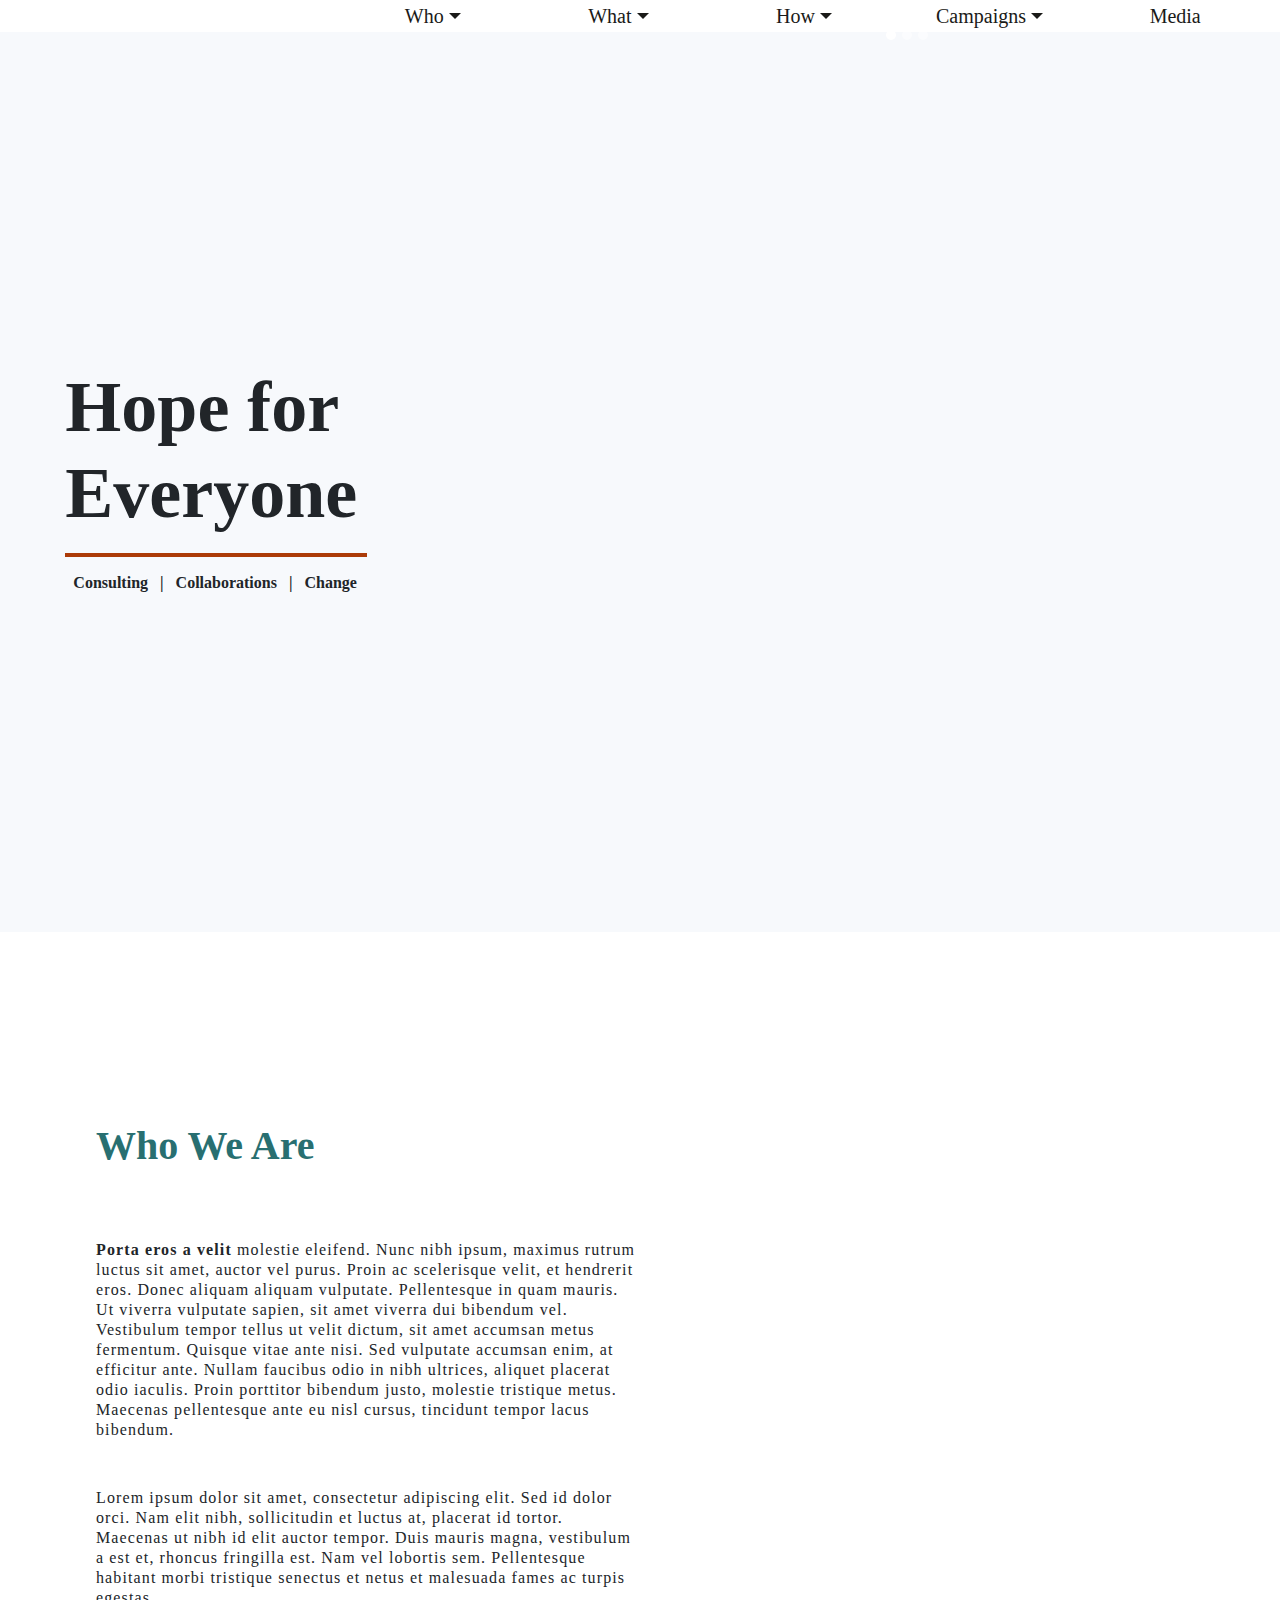
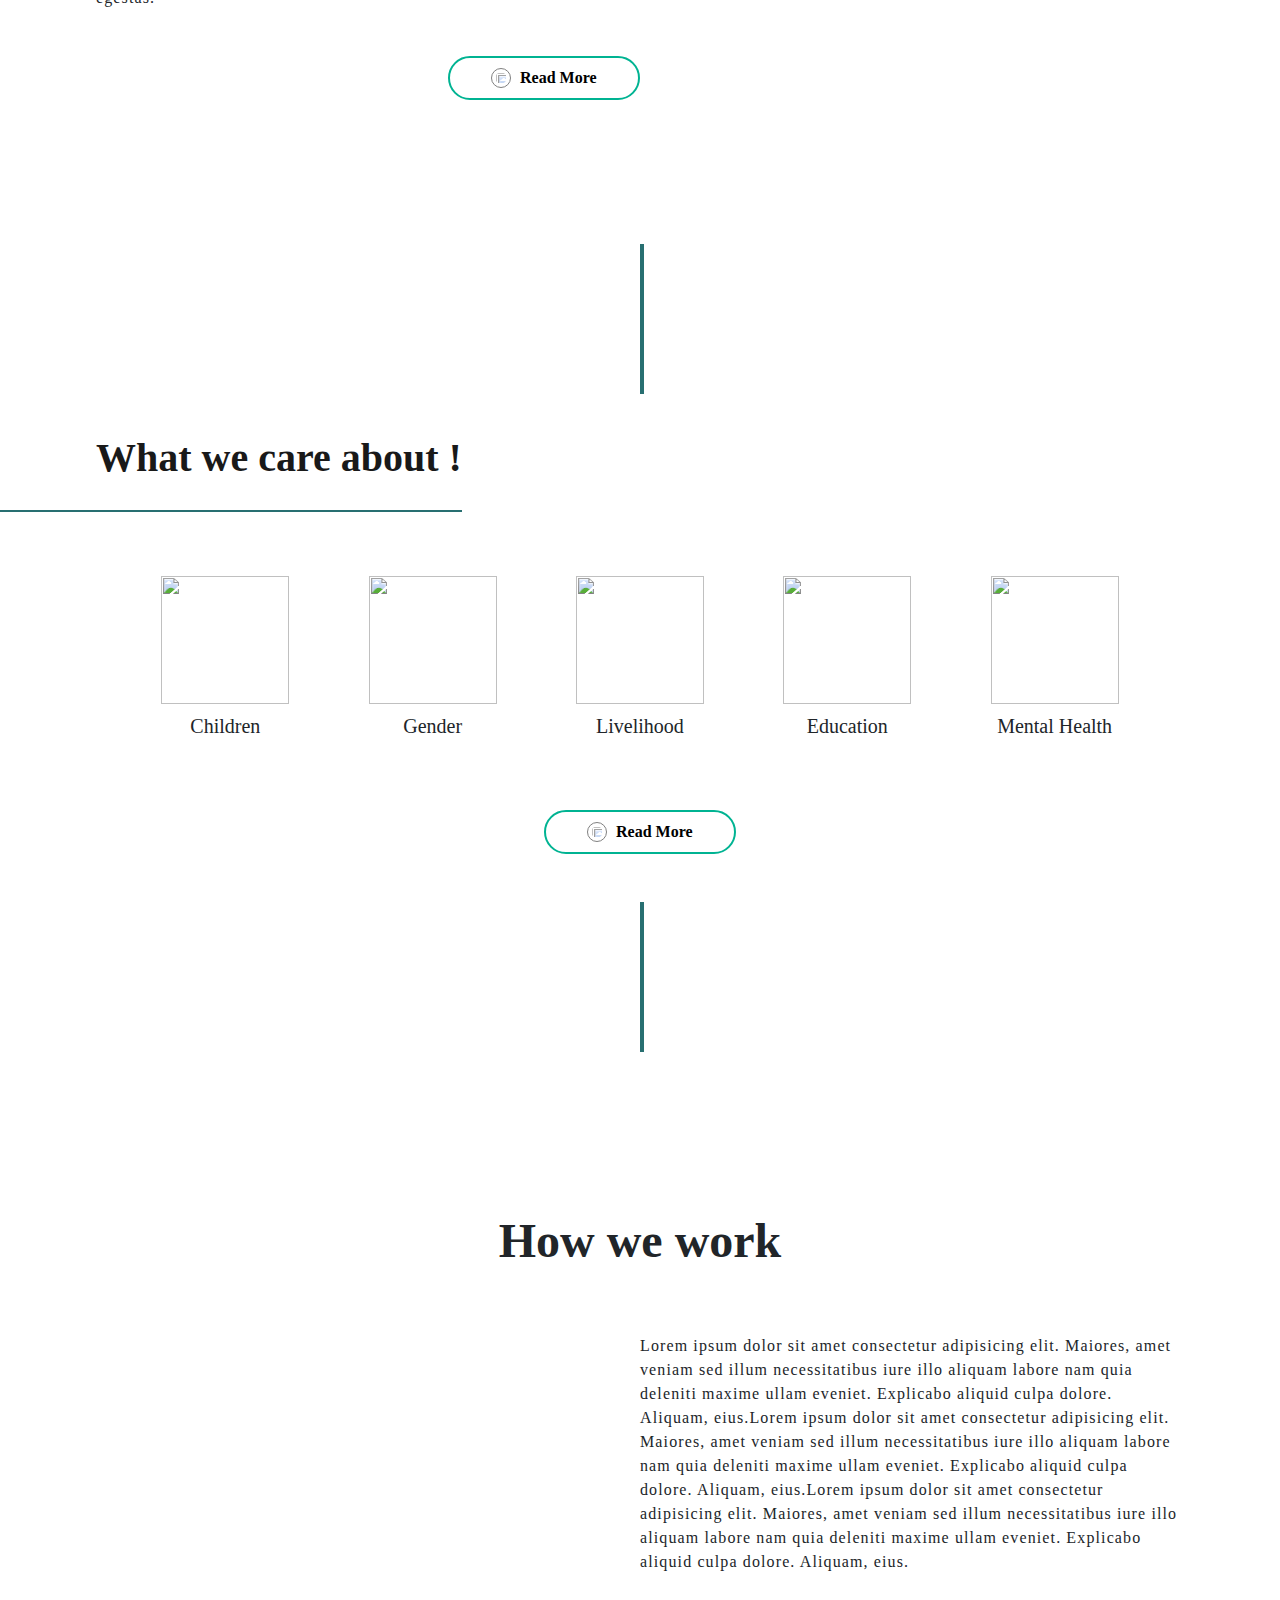
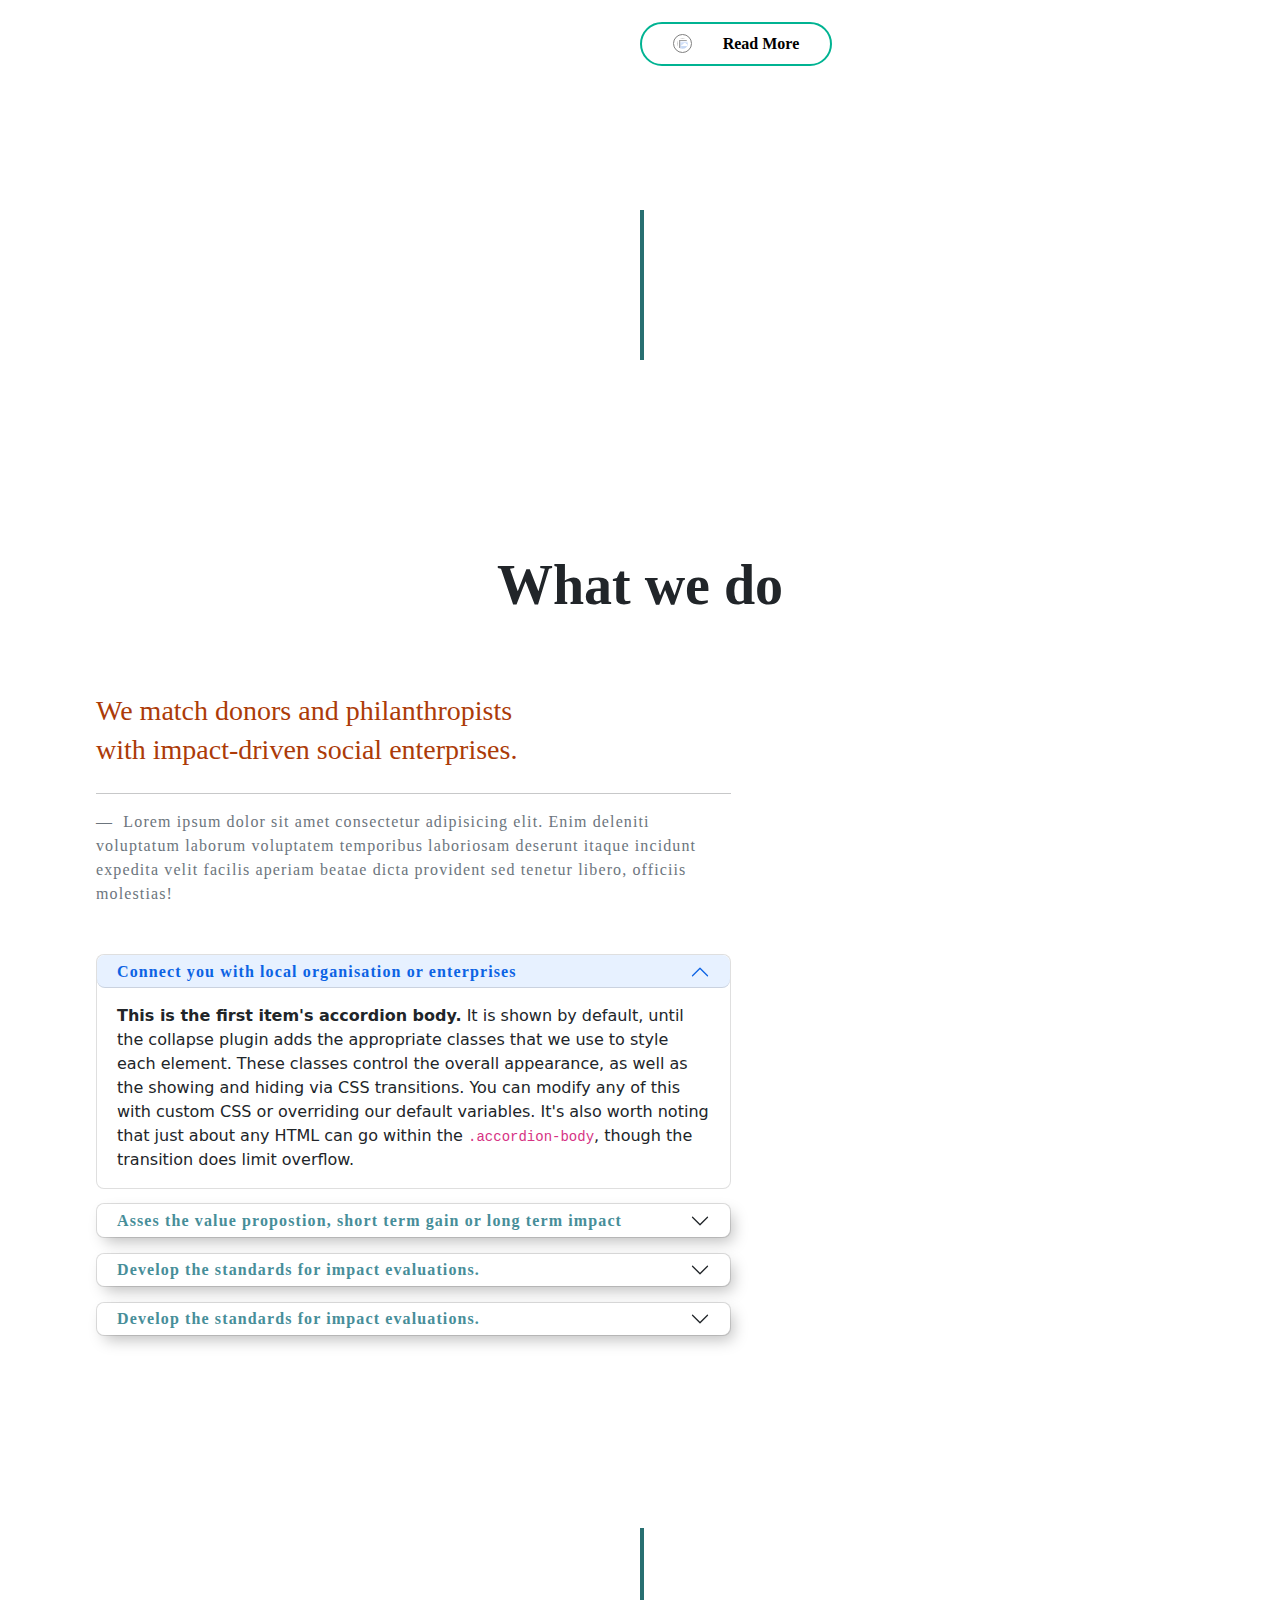
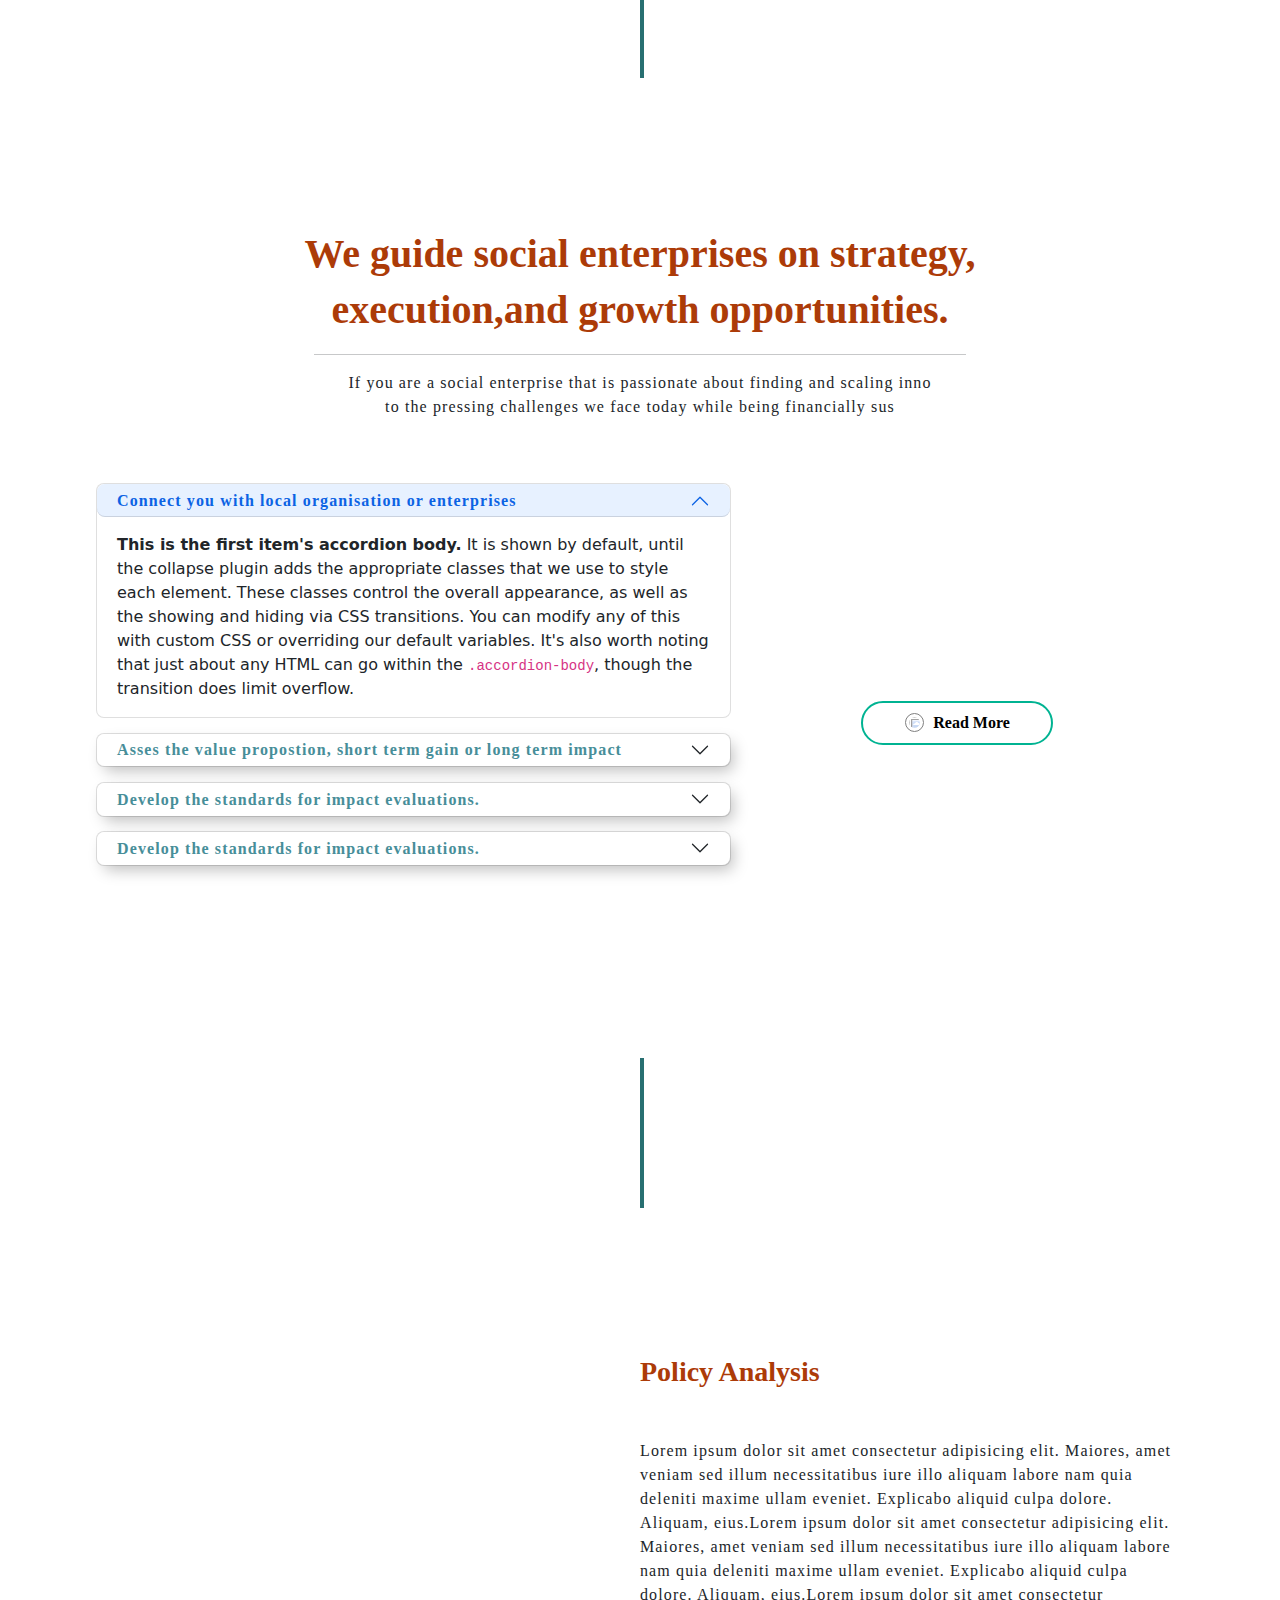
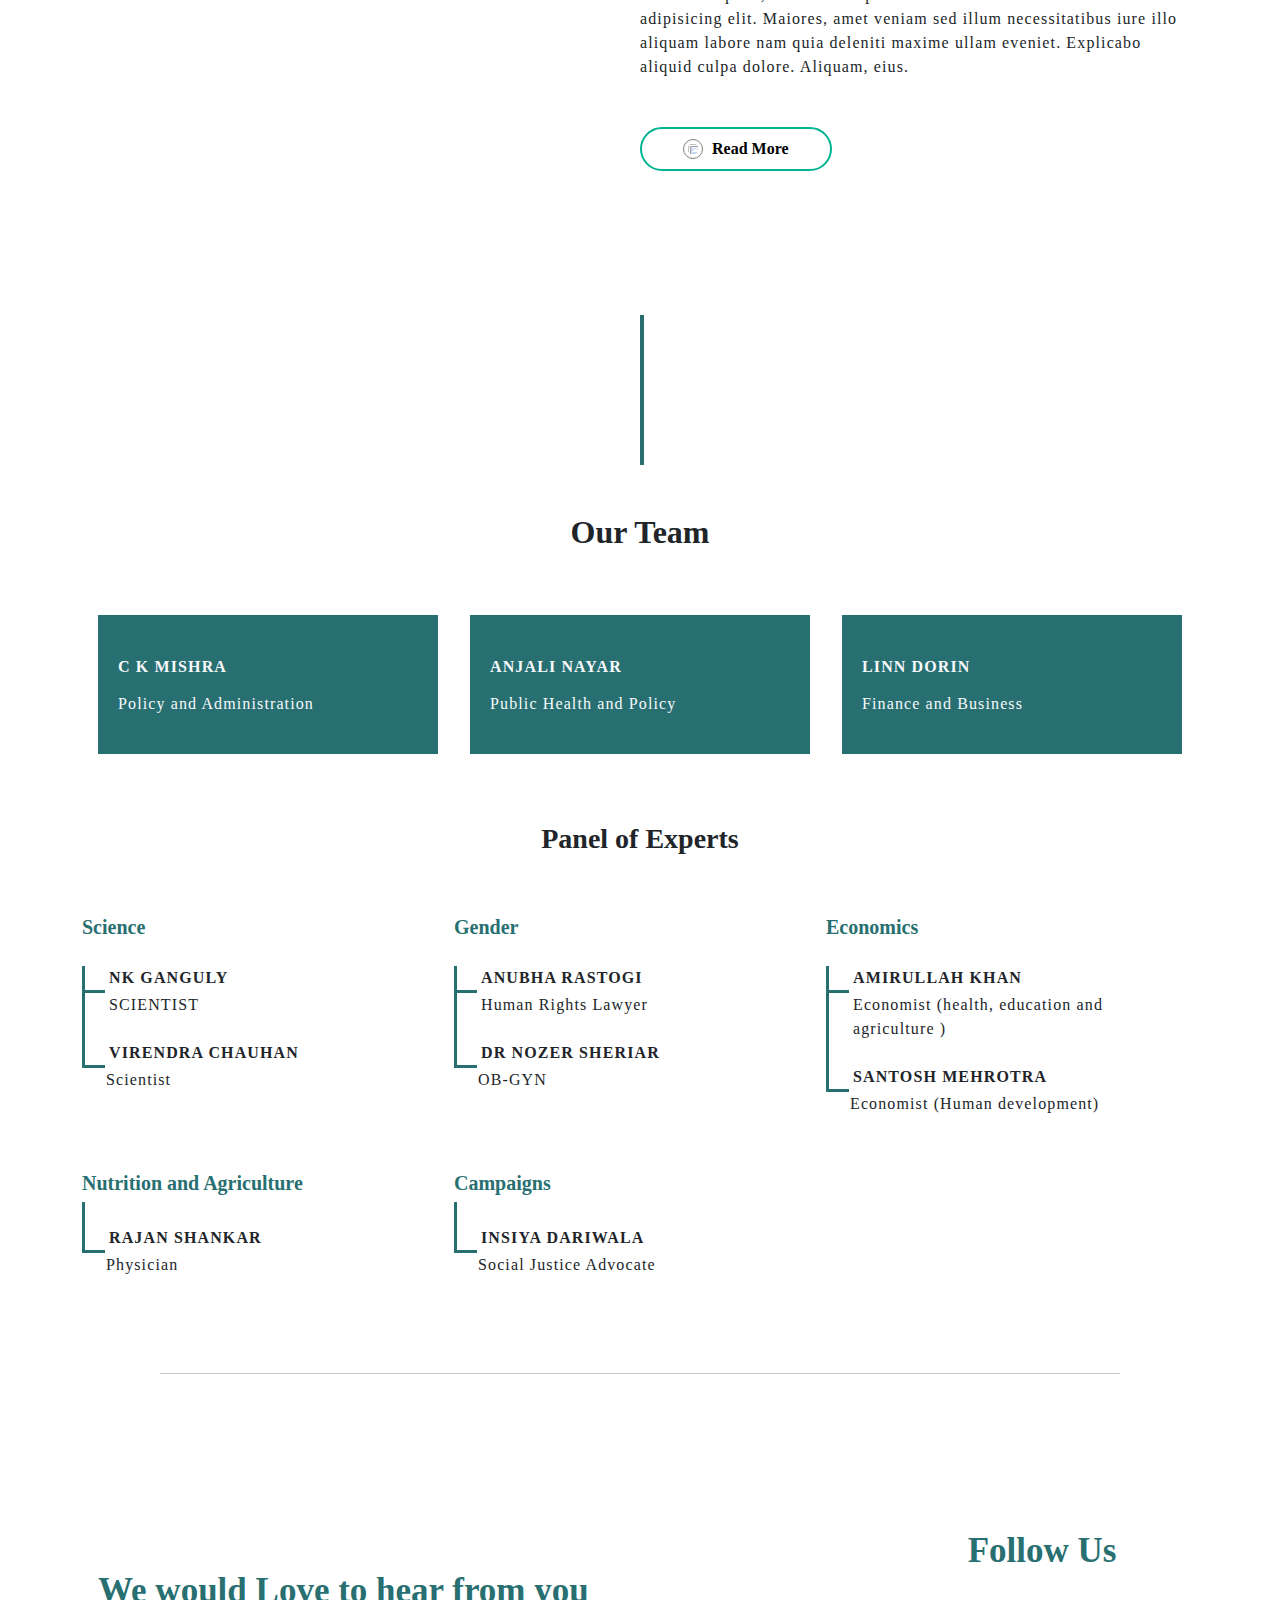
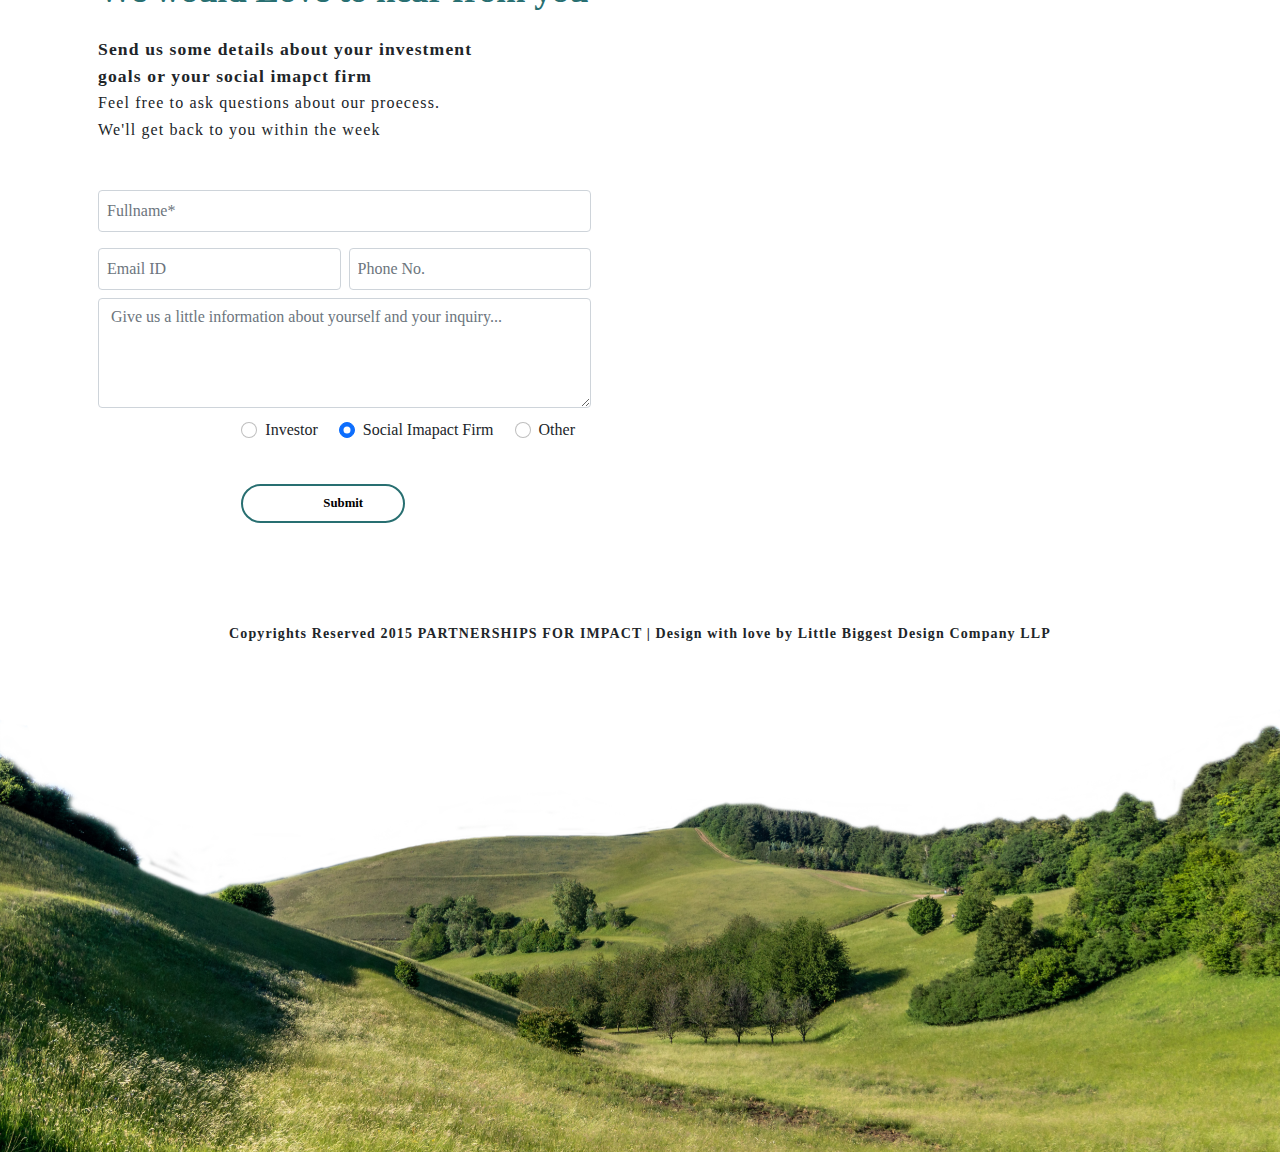
==== index.html @ 428302b1 "ui improvements" ====
<!DOCTYPE html>
<html lang="en">
  <head>
    <meta charset="UTF-8" />
    <meta http-equiv="X-UA-Compatible" content="IE=edge" />
    <meta name="viewport" content="width=device-width, initial-scale=1.0" />
    <title>P4i</title>
    <link rel="stylesheet" href="./assets/bootstrap/css/bootstrap.css" />
    <link
      href="https://unpkg.com/boxicons@2.0.7/css/boxicons.min.css"
      rel="stylesheet"
    />
    <script src="./assets/bootstrap/js/bootstrap.min.js"></script>
    <link rel="stylesheet" href="./assets/bootstrap/css/style.css" />
  </head>
  <body>
    <header>
      <nav class="navbar navbar-expand-lg navbar-light">
        <div class="container-fluid">
          <a class="navbar-brand d-flex mx-md-5 p-md-3" href="#">
            <img class="logo" src="./assets/images/logo.png" alt="" />
            <!-- <div class="h5">Partnership<br />For Impact</div> -->
          </a>
          <button
            class="navbar-toggler"
            type="button"
            data-bs-toggle="collapse"
            data-bs-target="#navbarNavDropdown"
            aria-controls="navbarNavDropdown"
            aria-expanded="false"
            aria-label="Toggle navigation"
          >
            <span class="navbar-toggler-icon"></span>
          </button>
          <div class="collapse navbar-collapse" id="navbarNavDropdown">
            <ul
              class="
                navbar-nav
                fs-5
                text-font-bold
                justify-content-evenly
                h-100
              "
            >
              <li class="nav-item dropdown">
                <a
                  class="nav-link dropdown-toggle"
                  href="#"
                  id="navbarDropdownMenuLink"
                  role="button"
                  data-bs-toggle="dropdown"
                  aria-expanded="false"
                >
                  Who
                </a>
                <ul
                  class="dropdown-menu"
                  aria-labelledby="navbarDropdownMenuLink"
                >
                  <li><a class="dropdown-item" href="#">Action</a></li>
                  <li><a class="dropdown-item" href="#">Another action</a></li>
                  <li>
                    <a class="dropdown-item" href="#">Something else here</a>
                  </li>
                </ul>
              </li>
              <li class="nav-item dropdown">
                <a
                  class="nav-link dropdown-toggle"
                  href="#"
                  id="navbarDropdownMenuLink"
                  role="button"
                  data-bs-toggle="dropdown"
                  aria-expanded="false"
                >
                  What
                </a>
                <ul
                  class="dropdown-menu"
                  aria-labelledby="navbarDropdownMenuLink"
                >
                  <li><a class="dropdown-item" href="#">Action</a></li>
                  <li><a class="dropdown-item" href="#">Another action</a></li>
                  <li>
                    <a class="dropdown-item" href="#">Something else here</a>
                  </li>
                </ul>
              </li>
              <li class="nav-item dropdown">
                <a
                  class="nav-link dropdown-toggle"
                  href="#"
                  id="navbarDropdownMenuLink"
                  role="button"
                  data-bs-toggle="dropdown"
                  aria-expanded="false"
                >
                  How
                </a>
                <ul
                  class="dropdown-menu"
                  aria-labelledby="navbarDropdownMenuLink"
                >
                  <li><a class="dropdown-item" href="#">Action</a></li>
                  <li><a class="dropdown-item" href="#">Another action</a></li>
                  <li>
                    <a class="dropdown-item" href="#">Something else here</a>
                  </li>
                </ul>
              </li>

              <li class="nav-item dropdown">
                <a
                  class="nav-link dropdown-toggle"
                  href="#"
                  id="navbarDropdownMenuLink"
                  role="button"
                  data-bs-toggle="dropdown"
                  aria-expanded="false"
                >
                  Campaigns
                </a>
                <ul
                  class="dropdown-menu"
                  aria-labelledby="navbarDropdownMenuLink"
                >
                  <li><a class="dropdown-item" href="#">Action</a></li>
                  <li><a class="dropdown-item" href="#">Another action</a></li>
                  <li>
                    <a class="dropdown-item" href="#">Something else here</a>
                  </li>
                </ul>
              </li>
              <li class="nav-item">
                <a class="nav-link" href="#">Media</a>
              </li>
            </ul>
          </div>
        </div>
      </nav>
    </header>
    <div class="section-1 row">
      <div
        class="
          container
          col-12 col-md-4
          d-flex
          flex-column
          justify-content-center
        "
      >
        <div class="container section-1-content">
          <p class="display-2 heading-font">Hope for<br />Everyone</p>
          <div class="heading-cont"></div>
          <p class="h6 text-font-bold text-center text-md-start">
            <span class="px-2">Consulting</span> |
            <span class="px-2">Collaborations</span> |
            <span class="px-2">Change</span>
          </p>
        </div>
      </div>
      <div class="d-flex justify-content-end col-12 col-md-7">
        <div class="carousel-container w-100">
          <div
            id="carouselExampleIndicators"
            class="carousel slide"
            data-bs-ride="carousel"
          >
            <div class="carousel-indicators">
              <button
                type="button"
                data-bs-target="#carouselExampleIndicators"
                data-bs-slide-to="0"
                class="active"
                aria-current="true"
                aria-label="Slide 1"
              ></button>
              <button
                type="button"
                data-bs-target="#carouselExampleIndicators"
                data-bs-slide-to="1"
                aria-label="Slide 2"
              ></button>
              <button
                type="button"
                data-bs-target="#carouselExampleIndicators"
                data-bs-slide-to="2"
                aria-label="Slide 3"
              ></button>
            </div>
            <div class="carousel-inner">
              <div class="carousel-item active">
                <img
                  src="./assets/images/carousel-1.jpg"
                  class="d-block h-100 w-100"
                  alt="..."
                />
              </div>
              <div class="carousel-item">
                <img
                  src="./assets/images/carousel-2.jpg"
                  class="d-block h-100 w-100"
                  alt="..."
                />
              </div>
              <div class="carousel-item">
                <img
                  src="./assets/images/carousel-3.jpg"
                  class="d-block h-100 w-100"
                  alt="..."
                />
              </div>
            </div>
            <!-- <button class="carousel-control-prev" type="button" data-bs-target="#carouselExampleIndicators" data-bs-slide="prev">
                <span class="carousel-control-prev-icon" aria-hidden="true"></span>
                <span class="visually-hidden">Previous</span>
              </button>
              <button class="carousel-control-next" type="button" data-bs-target="#carouselExampleIndicators" data-bs-slide="next">
                <span class="carousel-control-next-icon" aria-hidden="true"></span>
                <span class="visually-hidden">Next</span>
              </button> -->
          </div>
        </div>
      </div>
    </div>
    <!--Section 2-->
    <div class="section-2 py-5">
      <div class="m-md-5 p-md-5">
        <div class="row">
          <div
            class="
              col-12 col-md-6
              p-3
              p-md-0
              d-flex
              flex-column
              justify-content-start
              align-items-center
              align-items-md-start
            "
          >
            <p class="heading-font">Who We Are</p>
            <p class="my-5 text-font lh-sm text-center text-md-start">
              <span class="fw-bold">Porta eros a velit</span> molestie eleifend.
              Nunc nibh ipsum, maximus rutrum luctus sit amet, auctor vel purus.
              Proin ac scelerisque velit, et hendrerit eros. Donec aliquam
              aliquam vulputate. Pellentesque in quam mauris. Ut viverra
              vulputate sapien, sit amet viverra dui bibendum vel. Vestibulum
              tempor tellus ut velit dictum, sit amet accumsan metus fermentum.
              Quisque vitae ante nisi. Sed vulputate accumsan enim, at efficitur
              ante. Nullam faucibus odio in nibh ultrices, aliquet placerat odio
              iaculis. Proin porttitor bibendum justo, molestie tristique metus.
              Maecenas pellentesque ante eu nisl cursus, tincidunt tempor lacus
              bibendum.
            </p>
            <p class="mb-5 text-font lh-sm text-center text-md-start">
              Lorem ipsum dolor sit amet, consectetur adipiscing elit. Sed id
              dolor orci. Nam elit nibh, sollicitudin et luctus at, placerat id
              tortor. Maecenas ut nibh id elit auctor tempor. Duis mauris magna,
              vestibulum a est et, rhoncus fringilla est. Nam vel lobortis sem.
              Pellentesque habitant morbi tristique senectus et netus et
              malesuada fames ac turpis egestas.
            </p>
            <div class="d-flex justify-content-center justify-content-md-end w-100 my-5 my-md-0">
              <button class="mybtn text-font-bold">
                <img class="mybtn-icon" src="./assets/images/plus.png" />
                Read More
              </button>
            </div>
          </div>
          <div
            class="
              sec2img-cont
              col-12 col-md-6
              container
              d-flex
              p-4
              p-md-5
              justify-content-center
              align-items-center
            "
          >
            <img
              class="sec2img"
              src="./assets/images/sec3img.png"
              alt=""
              srcset=""
            />
          </div>
        </div>
      </div>
    </div>
    <div class="vertical-line vl-cut"></div>
    <div class="section-3 d-flex flex-column justify-content-center">
      <div class="ruler ps-md-5">
        <h3 class="heading-font ps-md-5 text-center text-md-start">What we care about !</h3>
      </div>
      <div class="container my-3">
        <div class="sec3-content my-5">
          <div
            class="d-flex flex-column align-items-center justify-content-center"
          >
            <img
              src="./assets/images/childrem.png"
              class="sec3imgs"
              alt=""
              srcset=""
            />
            <div class="h5 sec3imgs-text">Children</div>
          </div>
          <div class="d-flex flex-column justify-content-center">
            <img
              src="./assets/images/gender.png"
              class="sec3imgs"
              alt=""
              srcset=""
            />
            <div class="h5 sec3imgs-text">Gender</div>
          </div>
          <div class="d-flex flex-column justify-content-center">
            <img
              src="./assets/images/livelihood.png"
              class="sec3imgs"
              alt=""
              srcset=""
            />
            <div class="h5 sec3imgs-text">Livelihood</div>
          </div>
          <div class="d-flex flex-column justify-content-center">
            <img
              src="./assets/images/education.png"
              class="sec3imgs"
              alt=""
              srcset=""
            />
            <div class="h5 sec3imgs-text">Education</div>
          </div>
          <div class="d-flex flex-column justify-content-center">
            <img
              src="./assets/images/mentalhealth.png"
              class="sec3imgs"
              alt=""
              srcset=""
            />
            <div class="h5 sec3imgs-text">Mental Health</div>
          </div>
        </div>
      </div>
      <div class="container d-flex justify-content-center">
        <button class="mybtn text-font-bold">
          <img src="./assets/images/plus.png" alt="" class="mybtn-icon" />Read
          More
        </button>
      </div>
    </div>
    <div class="vertical-line py-5 my-5"></div>
    <div class="section-4 p-md-5">
      <div class="p-2 p-md-5 h-100">
        <div class="display-5 text-center my-3 heading-font">How we work</div>
        <div class="row h-75 align-items-center">
          <div class="col-12 col-md-6 d-flex justify-content-center">
            <img
              class="sec4img"
              src="./assets/images/sec4img.png"
              alt=""
              srcset=""
            />
          </div>
          <div class="col-12 col-md-6 d-flex flex-column align-items-center align-items-md-start">
            <p class="my-5 text-font px-2 px-md-0 text-center text-md-start">
              Lorem ipsum dolor sit amet consectetur adipisicing elit. Maiores,
              amet veniam sed illum necessitatibus iure illo aliquam labore nam
              quia deleniti maxime ullam eveniet. Explicabo aliquid culpa
              dolore. Aliquam, eius.Lorem ipsum dolor sit amet consectetur
              adipisicing elit. Maiores, amet veniam sed illum necessitatibus
              iure illo aliquam labore nam quia deleniti maxime ullam eveniet.
              Explicabo aliquid culpa dolore. Aliquam, eius.Lorem ipsum dolor
              sit amet consectetur adipisicing elit. Maiores, amet veniam sed
              illum necessitatibus iure illo aliquam labore nam quia deleniti
              maxime ullam eveniet. Explicabo aliquid culpa dolore. Aliquam,
              eius.
            </p>
            <button class="mybtn text-font-bold px-2 px-md-0">
              <img src="./assets/images/plus.png" alt="" class="mybtn-icon" />
              Read More
            </button>
          </div>
        </div>
        <!-- <hr class="sec3-divider-rel" id="divid-2" /> -->
      </div>
    </div>
    <div class="vertical-line py-5 my-5"></div>
    <div class="section-5 p-md-5">
      <div class="p-3 p-md-5">
        <div class="display-4 text-center my-5 heading-font">What we do</div>
        <div class="row h-75 align-items-center">
          <div class="col-12 col-md-7">
            <div class="h3 my-4">
              <h3 style="font-weight: 500;" class="brown-font px-2 px-md-0">
                We match donors and philanthropists<br />
                with impact-driven social enterprises.
              </h3>
            </div>
            <hr />
            <p class="blockquote-footer my-2 text-font px-2 px-md-0">
              Lorem ipsum dolor sit amet consectetur adipisicing elit. Enim
              deleniti voluptatum laborum voluptatem temporibus laboriosam
              deserunt itaque incidunt expedita velit facilis aperiam beatae
              dicta provident sed tenetur libero, officiis molestias!
            </p>
            <!-- accordians -->
            <div
              class="accordion px-2 px-md-0 my-5"
              id="accordionPanelsStayOpenExample"
            >
              <div class="accordion-item">
                <h2 class="accordion-header" id="panelsStayOpen-headingOne">
                  <button
                    class="accordion-button text-font blue-font"
                    type="button"
                    data-bs-toggle="collapse"
                    data-bs-target="#panelsStayOpen-collapseOne"
                    aria-expanded="true"
                    aria-controls="panelsStayOpen-collapseOne"
                  >
                    Connect you with local organisation or enterprises
                  </button>
                </h2>
                <div
                  id="panelsStayOpen-collapseOne"
                  class="accordion-collapse collapse show"
                  aria-labelledby="panelsStayOpen-headingOne"
                >
                  <div class="accordion-body">
                    <strong>This is the first item's accordion body.</strong> It
                    is shown by default, until the collapse plugin adds the
                    appropriate classes that we use to style each element. These
                    classes control the overall appearance, as well as the
                    showing and hiding via CSS transitions. You can modify any
                    of this with custom CSS or overriding our default variables.
                    It's also worth noting that just about any HTML can go
                    within the <code>.accordion-body</code>, though the
                    transition does limit overflow.
                  </div>
                </div>
              </div>
              <div class="accordion-item">
                <h2 class="accordion-header" id="panelsStayOpen-headingTwo">
                  <button
                    class="accordion-button collapsed text-font blue-font"
                    type="button"
                    data-bs-toggle="collapse"
                    data-bs-target="#panelsStayOpen-collapseTwo"
                    aria-expanded="false"
                    aria-controls="panelsStayOpen-collapseTwo"
                  >
                    Asses the value propostion, short term gain or long term
                    impact
                  </button>
                </h2>
                <div
                  id="panelsStayOpen-collapseTwo"
                  class="accordion-collapse collapse"
                  aria-labelledby="panelsStayOpen-headingTwo"
                >
                  <div class="accordion-body">
                    <strong>This is the second item's accordion body.</strong>
                    It is hidden by default, until the collapse plugin adds the
                    appropriate classes that we use to style each element. These
                    classes control the overall appearance, as well as the
                    showing and hiding via CSS transitions. You can modify any
                    of this with custom CSS or overriding our default variables.
                    It's also worth noting that just about any HTML can go
                    within the <code>.accordion-body</code>, though the
                    transition does limit overflow.
                  </div>
                </div>
              </div>
              <div class="accordion-item">
                <h2 class="accordion-header" id="panelsStayOpen-headingThree">
                  <button
                    class="accordion-button collapsed text-font blue-font"
                    type="button"
                    data-bs-toggle="collapse"
                    data-bs-target="#panelsStayOpen-collapseThree"
                    aria-expanded="false"
                    aria-controls="panelsStayOpen-collapseThree"
                  >
                    Develop the standards for impact evaluations.
                  </button>
                </h2>
                <div
                  id="panelsStayOpen-collapseThree"
                  class="accordion-collapse collapse"
                  aria-labelledby="panelsStayOpen-headingThree"
                >
                  <div class="accordion-body">
                    <strong>This is the third item's accordion body.</strong> It
                    is hidden by default, until the collapse plugin adds the
                    appropriate classes that we use to style each element. These
                    classes control the overall appearance, as well as the
                    showing and hiding via CSS transitions. You can modify any
                    of this with custom CSS or overriding our default variables.
                    It's also worth noting that just about any HTML can go
                    within the <code>.accordion-body</code>, though the
                    transition does limit overflow.
                  </div>
                </div>
              </div>
              <div class="accordion-item">
                <h2 class="accordion-header" id="panelsStayOpen-headingThree">
                  <button
                    class="accordion-button collapsed text-font blue-font"
                    type="button"
                    data-bs-toggle="collapse"
                    data-bs-target="#panelsStayOpen-collapseFour"
                    aria-expanded="false"
                    aria-controls="panelsStayOpen-collapseThree"
                  >
                    Develop the standards for impact evaluations.
                  </button>
                </h2>
                <div
                  id="panelsStayOpen-collapseFour"
                  class="accordion-collapse collapse"
                  aria-labelledby="panelsStayOpen-headingThree"
                >
                  <div class="accordion-body">
                    <strong>This is the third item's accordion body.</strong> It
                    is hidden by default, until the collapse plugin adds the
                    appropriate classes that we use to style each element. These
                    classes control the overall appearance, as well as the
                    showing and hiding via CSS transitions. You can modify any
                    of this with custom CSS or overriding our default variables.
                    It's also worth noting that just about any HTML can go
                    within the <code>.accordion-body</code>, though the
                    transition does limit overflow.
                  </div>
                </div>
              </div>
            </div>
          </div>
          <div class="col-12 col-md-5 d-flex justify-content-center">
            <img
              class="sec5img"
              src="./assets/images/sec5img.png"
              alt=""
              srcset=""
            />
          </div>
        </div>
      </div>
    </div>
    <div class="vertical-line py-5 my-5"></div>
    <div class="section-6 p-md-5">
      <div class="p-3 p-md-5 h-100">
        <div class="text-center my-1">
          <p class="display-6 heading-font brown-font">
            We guide social enterprises on strategy,<br />
            execution,and growth opportunities.
          </p>
          <hr class="divider-line" />
          <p class="text-font fs-6 my-3">
            If you are a social enterprise that is passionate about finding and
            scaling inno<br />
            to the pressing challenges we face today while being financially sus
          </p>
        </div>
        <div class="row h-75 align-items-center">
          <div class="col-12 col-md-7">
            <div class="accordion my-5" id="accordionPanelsStayOpenExample">
              <div class="accordion-item">
                <h2 class="accordion-header" id="panelsStayOpen-headingOne">
                  <button
                    class="accordion-button text-font blue-font"
                    type="button"
                    data-bs-toggle="collapse"
                    data-bs-target="#panelsStayOpen-collapseOne"
                    aria-expanded="true"
                    aria-controls="panelsStayOpen-collapseOne"
                  >
                    Connect you with local organisation or enterprises
                  </button>
                </h2>
                <div
                  id="panelsStayOpen-collapseOne"
                  class="accordion-collapse collapse show"
                  aria-labelledby="panelsStayOpen-headingOne"
                >
                  <div class="accordion-body">
                    <strong>This is the first item's accordion body.</strong> It
                    is shown by default, until the collapse plugin adds the
                    appropriate classes that we use to style each element. These
                    classes control the overall appearance, as well as the
                    showing and hiding via CSS transitions. You can modify any
                    of this with custom CSS or overriding our default variables.
                    It's also worth noting that just about any HTML can go
                    within the <code>.accordion-body</code>, though the
                    transition does limit overflow.
                  </div>
                </div>
              </div>
              <div class="accordion-item">
                <h2 class="accordion-header" id="panelsStayOpen-headingTwo">
                  <button
                    class="accordion-button collapsed text-font blue-font"
                    type="button"
                    data-bs-toggle="collapse"
                    data-bs-target="#panelsStayOpen-collapseTwo"
                    aria-expanded="false"
                    aria-controls="panelsStayOpen-collapseTwo"
                  >
                    Asses the value propostion, short term gain or long term
                    impact
                  </button>
                </h2>
                <div
                  id="panelsStayOpen-collapseTwo"
                  class="accordion-collapse collapse"
                  aria-labelledby="panelsStayOpen-headingTwo"
                >
                  <div class="accordion-body">
                    <strong>This is the second item's accordion body.</strong>
                    It is hidden by default, until the collapse plugin adds the
                    appropriate classes that we use to style each element. These
                    classes control the overall appearance, as well as the
                    showing and hiding via CSS transitions. You can modify any
                    of this with custom CSS or overriding our default variables.
                    It's also worth noting that just about any HTML can go
                    within the <code>.accordion-body</code>, though the
                    transition does limit overflow.
                  </div>
                </div>
              </div>
              <div class="accordion-item">
                <h2 class="accordion-header" id="panelsStayOpen-headingThree">
                  <button
                    class="accordion-button collapsed text-font blue-font"
                    type="button"
                    data-bs-toggle="collapse"
                    data-bs-target="#panelsStayOpen-collapseThree"
                    aria-expanded="false"
                    aria-controls="panelsStayOpen-collapseThree"
                  >
                    Develop the standards for impact evaluations.
                  </button>
                </h2>
                <div
                  id="panelsStayOpen-collapseThree"
                  class="accordion-collapse collapse"
                  aria-labelledby="panelsStayOpen-headingThree"
                >
                  <div class="accordion-body">
                    <strong>This is the third item's accordion body.</strong> It
                    is hidden by default, until the collapse plugin adds the
                    appropriate classes that we use to style each element. These
                    classes control the overall appearance, as well as the
                    showing and hiding via CSS transitions. You can modify any
                    of this with custom CSS or overriding our default variables.
                    It's also worth noting that just about any HTML can go
                    within the <code>.accordion-body</code>, though the
                    transition does limit overflow.
                  </div>
                </div>
              </div>
              <div class="accordion-item">
                <h2 class="accordion-header" id="panelsStayOpen-headingThree">
                  <button
                    class="accordion-button collapsed text-font blue-font"
                    type="button"
                    data-bs-toggle="collapse"
                    data-bs-target="#panelsStayOpen-collapseFour"
                    aria-expanded="false"
                    aria-controls="panelsStayOpen-collapseThree"
                  >
                    Develop the standards for impact evaluations.
                  </button>
                </h2>
                <div
                  id="panelsStayOpen-collapseFour"
                  class="accordion-collapse collapse"
                  aria-labelledby="panelsStayOpen-headingThree"
                >
                  <div class="accordion-body">
                    <strong>This is the third item's accordion body.</strong> It
                    is hidden by default, until the collapse plugin adds the
                    appropriate classes that we use to style each element. These
                    classes control the overall appearance, as well as the
                    showing and hiding via CSS transitions. You can modify any
                    of this with custom CSS or overriding our default variables.
                    It's also worth noting that just about any HTML can go
                    within the <code>.accordion-body</code>, though the
                    transition does limit overflow.
                  </div>
                </div>
              </div>
            </div>
          </div>
          <div class="col-12 col-md-5">
            <img
              class="w-100 p-5"
              src="./assets/images/hand.png"
              alt=""
              srcset=""
            />
            <button class="mybtn text-font-bold m-auto">
              <img src="./assets/images/plus.png" alt="" class="mybtn-icon" />
              Read More
            </button>
          </div>
        </div>
      </div>
    </div>
    <div class="vertical-line py-5 my-5"></div>
    <div class="section-7 p-md-5">
      <div class="p-3 p-md-5 h-100">
        <div class="row h-75 align-items-center">
          <div class="col-12 col-md-6">
            <img
              class="sec5img"
              src="./assets/images/sec7img.png"
              alt=""
              srcset=""
            />
          </div>
          <div class="col-12 col-md-6 d-flex flex-column align-items-center align-items-md-start">
            <h3 class="heading-font brown-font my-3 my-md-0">Policy Analysis</h3>
            <p class="my-3 my-md-5 text-font">
              Lorem ipsum dolor sit amet consectetur adipisicing elit. Maiores,
              amet veniam sed illum necessitatibus iure illo aliquam labore nam
              quia deleniti maxime ullam eveniet. Explicabo aliquid culpa
              dolore. Aliquam, eius.Lorem ipsum dolor sit amet consectetur
              adipisicing elit. Maiores, amet veniam sed illum necessitatibus
              iure illo aliquam labore nam quia deleniti maxime ullam eveniet.
              Explicabo aliquid culpa dolore. Aliquam, eius.Lorem ipsum dolor
              sit amet consectetur adipisicing elit. Maiores, amet veniam sed
              illum necessitatibus iure illo aliquam labore nam quia deleniti
              maxime ullam eveniet. Explicabo aliquid culpa dolore. Aliquam,
              eius.
            </p>
            <button class="mybtn text-font-bold">
              <img src="./assets/images/plus.png" alt="" class="mybtn-icon" />
              Read More
            </button>
          </div>
        </div>
      </div>
    </div>
    <div class="vertical-line py-5 my-5"></div>
    <div class="section-8 my-5">
      <h2 class="heading-font text-center my-5">Our Team</h2>
      <div class="container w-md-75">
        <div class="row w-100 h-100 d-flex">
          <div class="col-12 col-md-4 p-3">
            <div class="team-box">
              <img src="./assets/images/face-3.jpeg" alt="" />
              <p class="member-name text-font">C K Mishra</p>
              <p class="designation text-font">Policy and Administration</p>
            </div>
            <div class="square"></div>
          </div>
          <div class="col-12 col-md-4 p-3">
            <div class="team-box">
              <img src="./assets/images/face-2.jpeg" alt="" />
              <p class="member-name text-font">Anjali Nayar</p>
              <p class="designation text-font">Public Health and Policy</p>
            </div>
          </div>
          <div class="col-12 col-md-4 p-3">
            <div class="square"></div>
            <div class="team-box">
              <img src="./assets/images/face-1.jpeg" alt="" />
              <p class="member-name text-font">Linn Dorin</p>
              <p class="designation text-font">Finance and Business</p>
            </div>
          </div>
        </div>
      </div>
    </div>
    <div class="section-9">
      <div class="container">
        <div class="heading-font fs-3 text-center mb-5">Panel of Experts</div>
        <div class="row">
          <!-- CARD 1 -->
          <div class="col-12 col-md-4">
            <div class="heading-font fs-5 my-1 color">Science</div>
            <div class="content-div">
              <div class="lg-line">
                <div class="my-4">
                  <div class="bold-800 px-4 text-uppercase text-font">
                    NK Ganguly
                  </div>
                  <div class="sm-line"></div>
                  <div class="fs-6 px-4 text-uppercase text-font">
                    Scientist
                  </div>
                </div>
                <div class="">
                  <div class="bold-800 px-4 text-uppercase text-font">
                    Virendra Chauhan
                  </div>
                  <div class="sm-line"></div>
                </div>
              </div>
              <div class="fs-6 px-4 text-font">Scientist</div>
            </div>
          </div>
          <!-- CARD 2 -->
          <div class="col-12 col-md-4">
            <div class="heading-font fs-5 my-1 color">Gender</div>
            <div class="content-div">
              <div class="lg-line">
                <div class="my-4">
                  <div class="bold-800 px-4 text-uppercase text-font">
                    Anubha Rastogi
                  </div>
                  <div class="sm-line"></div>
                  <div class="fs-6 px-4 text-font">
                    Human Rights Lawyer
                  </div>
                </div>
                <div class="">
                  <div class="bold-800 px-4 text-uppercase text-font">
                    DR Nozer Sheriar
                  </div>
                  <div class="sm-line"></div>
                </div>
              </div>
              <div class="px-4 text-uppercase text-font">ob-gyn</div>
            </div>
          </div>
          <!-- CARD 3 -->
          <div class="col-12 col-md-4">
            <div class="heading-font fs-5 my-1 color">Economics</div>
            <div class="content-div">
              <div class="lg-line">
                <div class="my-4">
                  <div class="bold-800 px-4 text-uppercase text-font">
                    Amirullah khan
                  </div>
                  <div class="sm-line"></div>
                  <div class="fs-6 px-4 text-font">
                    Economist (health, education and agriculture )
                  </div>
                </div>
                <div class="">
                  <div class="bold-800 px-4 text-font text-uppercase">
                    Santosh Mehrotra
                  </div>
                  <div class="sm-line"></div>
                </div>
              </div>
              <div class="fs-6 px-4 text-font">
                Economist (Human development)
              </div>
            </div>
          </div>
        </div>
        <!-- row 2  -->
        <div class="row my-5">
          <!-- CARD 1 -->
          <div class="col-12 col-md-4">
            <div class="heading-font fs-5 my-1 color">
              Nutrition and Agriculture
            </div>
            <div class="content-div">
              <div class="lg-line pt-4">
                <div class="">
                  <div class="bold-800 px-4 text-uppercase text-font">
                    Rajan Shankar
                  </div>
                  <div class="sm-line"></div>
                </div>
              </div>
              <div class="fs-6 px-4 text-font">Physician</div>
            </div>
          </div>
          <!-- CARD 2 -->
          <div class="col-12 col-md-4">
            <div class="heading-font fs-5 my-1 color">Campaigns</div>
            <div class="content-div">
              <div class="lg-line pt-4">
                <div class="">
                  <div class="bold-800 px-4 text-uppercase text-font">
                    Insiya Dariwala
                  </div>
                  <div class="sm-line"></div>
                </div>
              </div>
              <div class="fs-6 px-4 text-font">
                Social Justice Advocate
              </div>
            </div>
          </div>
        </div>
      </div>
    </div>
    <div class="d-flex justify-content-center">
      <hr class="my-5 w-75"/>
    </div>
    <!-- SectionEndsHere -->
    <!--Footer-->
    <footer>
      <div class="container py-5">
        <div class="row footer-row g-3">
          <div class="col-12 col-md-6">
            <div class="logo-row">
              <img src="./assets/images/logo.png" class="logo" alt="" />
            </div>
            <div class="container">
              <h2 class="heading-font mb-4">We would Love to hear from you</h2>
              <p class="text-font-bold text-footer mb-5">
                Send us some details about your investment<br />
                goals or your social imapct firm<br />
                <span class="text-font fw-light">
                  Feel free to ask questions about our proecess.<br />We'll get
                  back to you within the week</span
                >
              </p>

              <div class="contact-form">
                <form action="mail.php" method="post">
                  <input
                    type="text"
                    name="fullname"
                    id="fullname"
                    placeholder="Fullname*"
                    class="form-control p-2 my-2 me-2"
                  />
                  <div class="row g-2">
                    <div class="col">
                      <input
                        type="email"
                        class="form-control p-2 my-2 me-2"
                        placeholder="Email ID"
                        aria-label="Email ID"
                      />
                    </div>
                    <div class="col">
                      <input
                        type="text"
                        class="form-control p-2 my-2 me-5"
                        placeholder="Phone No."
                        aria-label="Phone number"
                      />
                    </div>
                  </div>
                  <textarea
                    class="form-control"
                    rows="4"
                    placeholder="Give us a little information about yourself and your inquiry..."
                  ></textarea>
                  <div class="check-box">
                    <div class="form-check form-check-inline">
                      <input
                        class="form-check-input"
                        type="radio"
                        name="formOption"
                        value="option1"
                        id="investor"
                      />
                      <label class="form-check-label" for="investor"
                        >Investor</label
                      >
                    </div>
                    <div class="form-check form-check-inline">
                      <input
                        class="form-check-input"
                        type="radio"
                        name="formOption"
                        value="option2"
                        id="socialImpact"
                        checked
                      />
                      <label class="form-check-label" for="socialImpact"
                        >Social Imapact Firm</label
                      >
                    </div>
                    <div class="form-check form-check-inline">
                      <input
                        class="form-check-input"
                        type="radio"
                        name="formOption"
                        id="Other"
                        value="option3"
                      />
                      <label class="form-check-label" for="">Other</label>
                    </div>
                    <button class="submit-btn fw-bold">Submit</button>
                  </div>
                </form>
              </div>
            </div>
          </div>
          <div class="col-12 col-md-6">
            <div class="row">
              <div class="col-12 justify-content-center">
                <img src="./assets/images/mapimg.png" alt="" class="mapimage" />
              </div>
              <div class="col-12">
                <div class="social-cont my-3">
                  <div>
                    <div class="heading-font display-4 text-center">Follow Us</div>
                    <div class="social-icons d-flex justify-content-evenly my-2">
                      <img
                        class=""
                        src="./assets/images/facebook.png"
                        alt=""
                        srcset=""
                      />
                      <img
                        class=""
                        src="./assets/images/insta.png"
                        alt=""
                        srcset=""
                      />
                      <img
                        class=""
                        src="./assets/images/linked-in.png"
                        alt=""
                        srcset=""
                      />
                    </div>
                  </div>
                </div>
              </div>
            </div>
          </div>
        </div>
        <div class="creatives">
          <p class="text-font-bold">
            Copyrights Reserved 2015 PARTNERSHIPS FOR IMPACT | Design with love
            by Little Biggest Design Company LLP
          </p>
        </div>
      </div>
      <div class="landscape">
        <img src="./assets/images/Landscape.png" alt="" />
      </div>
    </footer>
    <!--Footer Ends here-->
  </body>
</html>
---- assets/bootstrap/css/style.css ----
@import url("../../fonts/stylesheet.css");
.logo-container {
  display: flex;
  align-items: flex-end;
  justify-content: flex-end;
}
.logo {
  width: 200px;
}

.section-1 {
  background-image: url("../../images/bg.png");
  height: 100vh;
  background-color: #f7f9fc;
  background-size: cover;
}
/*Mobile Responsive */
@media (max-width: 576px) {
  .section-1 {
    height: auto;
    background : none;
  }
  .section-1-content {
    display: flex;
    flex-direction: column;
    align-items: center;
  }

  .carousel-container {
    background-image: url("../../images/bg.png");
    background-size: cover;
    display: flex;
    background-position-x: -6.45rem;
    justify-content: flex-end;
  }
  .carousel-container .carousel {
    width: 90%;
  }
  .heading-cont {
    width: 55% !important;
  }
}

.heading-cont {
  border-bottom: 4px solid #ac3b08;
  margin: 1rem 0;
  width: 75%;
}

.heading-font {
  font-family: "century751_no2_btbold";
  font-weight: 600;
}

.text-font {
  font-family: "gotham_bookregular";
  font-size: 1rem !important;
}

.text-font-bold {
  font-family: "gothambold";
  font-weight: 600;
}

.divider-line {
  width: 60%;
  margin: auto;
}

.section-2 .heading-font {
  margin-top: 40px;
  font-size: 40px;
  color: #286f71;
}

.ls-2 {
  letter-spacing: 10px;
}

.section-3 .ruler {
  /* padding-left: 100px; */
  border-bottom: 2px solid #286f71;
  width: fit-content;
}
.section-3 .heading-font {
  margin-top: 40px;
  font-size: 40px;
  color: #191919;
  padding-bottom: 20px;
}
.carousel {
  clip-path: polygon(27% 0%, 100% 0%, 100% 100%, 7% 100%);
}
.section-2 {
  height: auto;
  background-image: url("../../images/s2-bg.png");
  background-size: cover;
  background-position-x: 80%;
  background-repeat: no-repeat;
}
.mybtn {
  background: none;
  display: flex;
  align-items: center;
  border: 2px solid #00b392;
  padding: 0.5rem 2rem;
  border-radius: 2rem;
  justify-content: space-evenly;
  width: 12rem;
}

.mybtn-icon {
  width: 1.2rem;
  height: 1.2rem;
  border: 1px solid grey;
  padding: 0.2rem;
  border-radius: 10px;
}

.vl-cut {
  top: -10%;
}

.sec2img {
  box-shadow: 26px 18px 93px -12px rgba(0, 0, 0, 0.43);
  width: 80%;
}

/* .section-4 .section-6 {
  height: 100vh;
  margin-bottom: 50px;
} */

.sec3-content {
  display: flex;
  justify-content: space-evenly;
  align-items: center;
}

@media (max-width : 576px) {
  .section-2 {
    background: none;
  }

  .sec2img-cont {
    background-image: url('../../images/bg.png');
    background-position-x: 30%;
  }
  .sec3-content {
    flex-direction: column;
    align-items: center;
    justify-content: center;
  }
  .vertical-line{
    height:100px !important;
  }
}

.sec3imgs {
  width: 75%;
  height: 75%;
  object-fit: contain;
}

.sec3imgs-text {
  text-align: center;
  margin-top: 10px;
  font-family: "gothambold";
}
.brown-font {
  color: #ac3b08;
  font-family: "century751_no2_btregular";
  letter-spacing: 1.4;
  line-height: 1.4;
}
.blue-font {
  color: #478e99;
}
#divid-1 {
  left: 45%;
  top: -75%;
}

#divid-2 {
  left: 45%;
  bottom: 0%;
}

.sec4img {
  width: 80%;
}

.sec5img {
  width: 20rem;
}
/* Deepak Style*/

.logo-row {
  display: flex;
  margin-bottom: 50px;
}

.logo-row .logo {
  width: 400px;
  padding: 15px;
}

@media (max-width : 576px) {
  .logo-row .logo {
    width: 100%;
    padding: 15px;
  }
  .social-cont {
    align-items: center !important;
  }
}

.social-cont {
  display: flex;
  flex-direction: column;
  align-items: flex-end;
}

.social-icons img {
  width: 6.5rem;
  padding: 0 2rem;
  height: auto;
}

.social-icons img:nth-child(2) {
  border-left: 2px solid #333333;
  border-right: 2px solid #333333;
}

.contact-form {
  padding-right: 25px;
}
.check-box {
  margin-top: 10px;
  float: right;
}
.mapimage {
  max-width: 98%;
}
.submit-btn {
  background: none;
  display: flex;
  font-size: 0.8rem;
  align-items: center;
  border: 2px solid #286f71;
  border-radius: 2rem;
  justify-content: space-evenly;
  width: 5rem;
  padding: 0.5rem 5rem;
  margin-top: 40px;
}

.creatives {
  margin-top: 100px;
  text-align: center;
  font-weight: bold;
}
.landscape img {
  width: 100%;
}

.sec3-divider {
  width: 33rem;
  border: 1px solid #01b392;
  color: #01b392;
}
.sec3-divider-rel {
  width: 6rem;
  border: 1px solid #01b392;
  color: #01b392;
  position: relative;
  transform: rotate(90deg);
}

.sec3imgs {
  width: 8rem;
  height: 8rem;
  object-fit: contain;
}

.sec3imgs-text {
  text-align: center;
}

#divid-1 {
  left: 45%;
  top: -75%;
}

#divid-2 {
  left: 45%;
  bottom: 0%;
}
.sec5img {
  width: 80%;
}

.section-8 .team-box {
  background-color: #286f71;
  padding: auto;
  display: flex;
  flex-direction: column;
  padding-bottom: 25px;
}
.team-box img {
  width: 90%;
  margin: 20px;
  align-self: center;
}
.team-box .member-name {
  color: #f7f9fc;
  font-size: 20px;
  font-weight: bold;
  padding-left: 20px;
  text-transform: uppercase;
  text-align: left;
}
.team-box .designation {
  color: #f7f9fc;
  font-size: 16px;
  font-weight: 300;
  padding-left: 20px;
  text-align: left;
  line-height: 18px;
}

.team-box .square {
  width: 40px;
  top: 0;
  height: 40px;
  background-color: black;
  position: relative;
  transform: rotate(45deg);
}
.vertical-line {
  border-left: 4px solid #286f71;
  height: 150px;
  width: 4px;
  position: relative;
  left: 50%;
}
footer .heading-font {
  color: #286f71;
  padding-top: 20px;
  font-size: 35px;
}
footer .text-font-bold,
.text-font {
  font-size: 1.1rem;
  letter-spacing: 0.07rem;
}
footer input {
  border: 1px solid #999999;
}
footer input::placeholder {
  font-family: "gotham_bookregular";
}

footer textarea {
  border: 1px solid #999999;
}
footer textarea::placeholder {
  font-family: "gotham_bookregular";
}
footer label {
  font-family: "gotham_bookregular";
}

footer button {
  font-size: 12px;
  font-family: "gotham_bookregular";
}
.creatives .text-font-bold {
  font-size: 14px;
}

.bold-800 {
  font-weight: 800 !important;
}

@media (max-width: 576px) {
  .team-box .square {
    width: 10px;
    bottom: 275px;
    height: 10px;
    background-color: #286f71;
    position: relative;
    transform: rotate(45deg);
    margin-left: 4px;
  }

  .team-box .text-font {
    font-size: 10x;
  }
}

.color{
  color: #286f71;
}

.sm-line {
  width: 20px;
  border-bottom: 3px solid #286f71;
}

.lg-line {
  border-left: 3px solid #286f71;
}
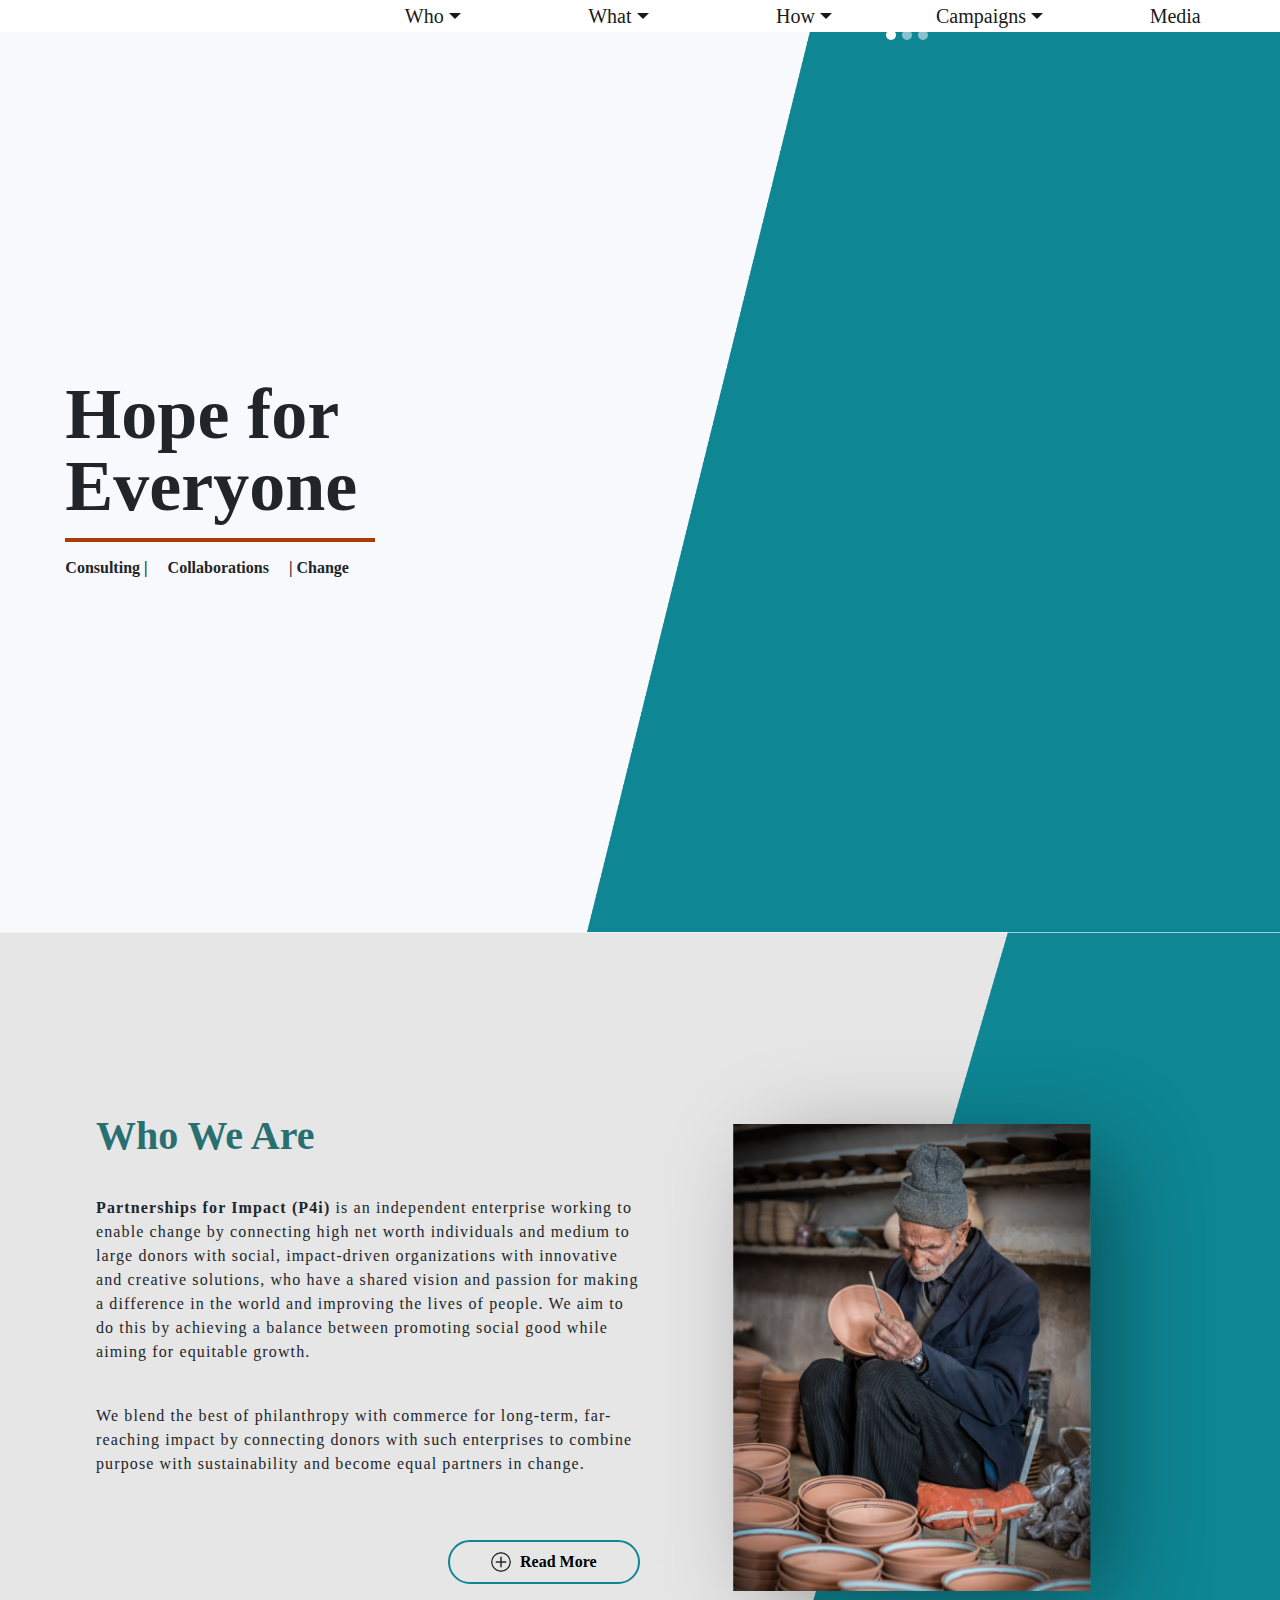
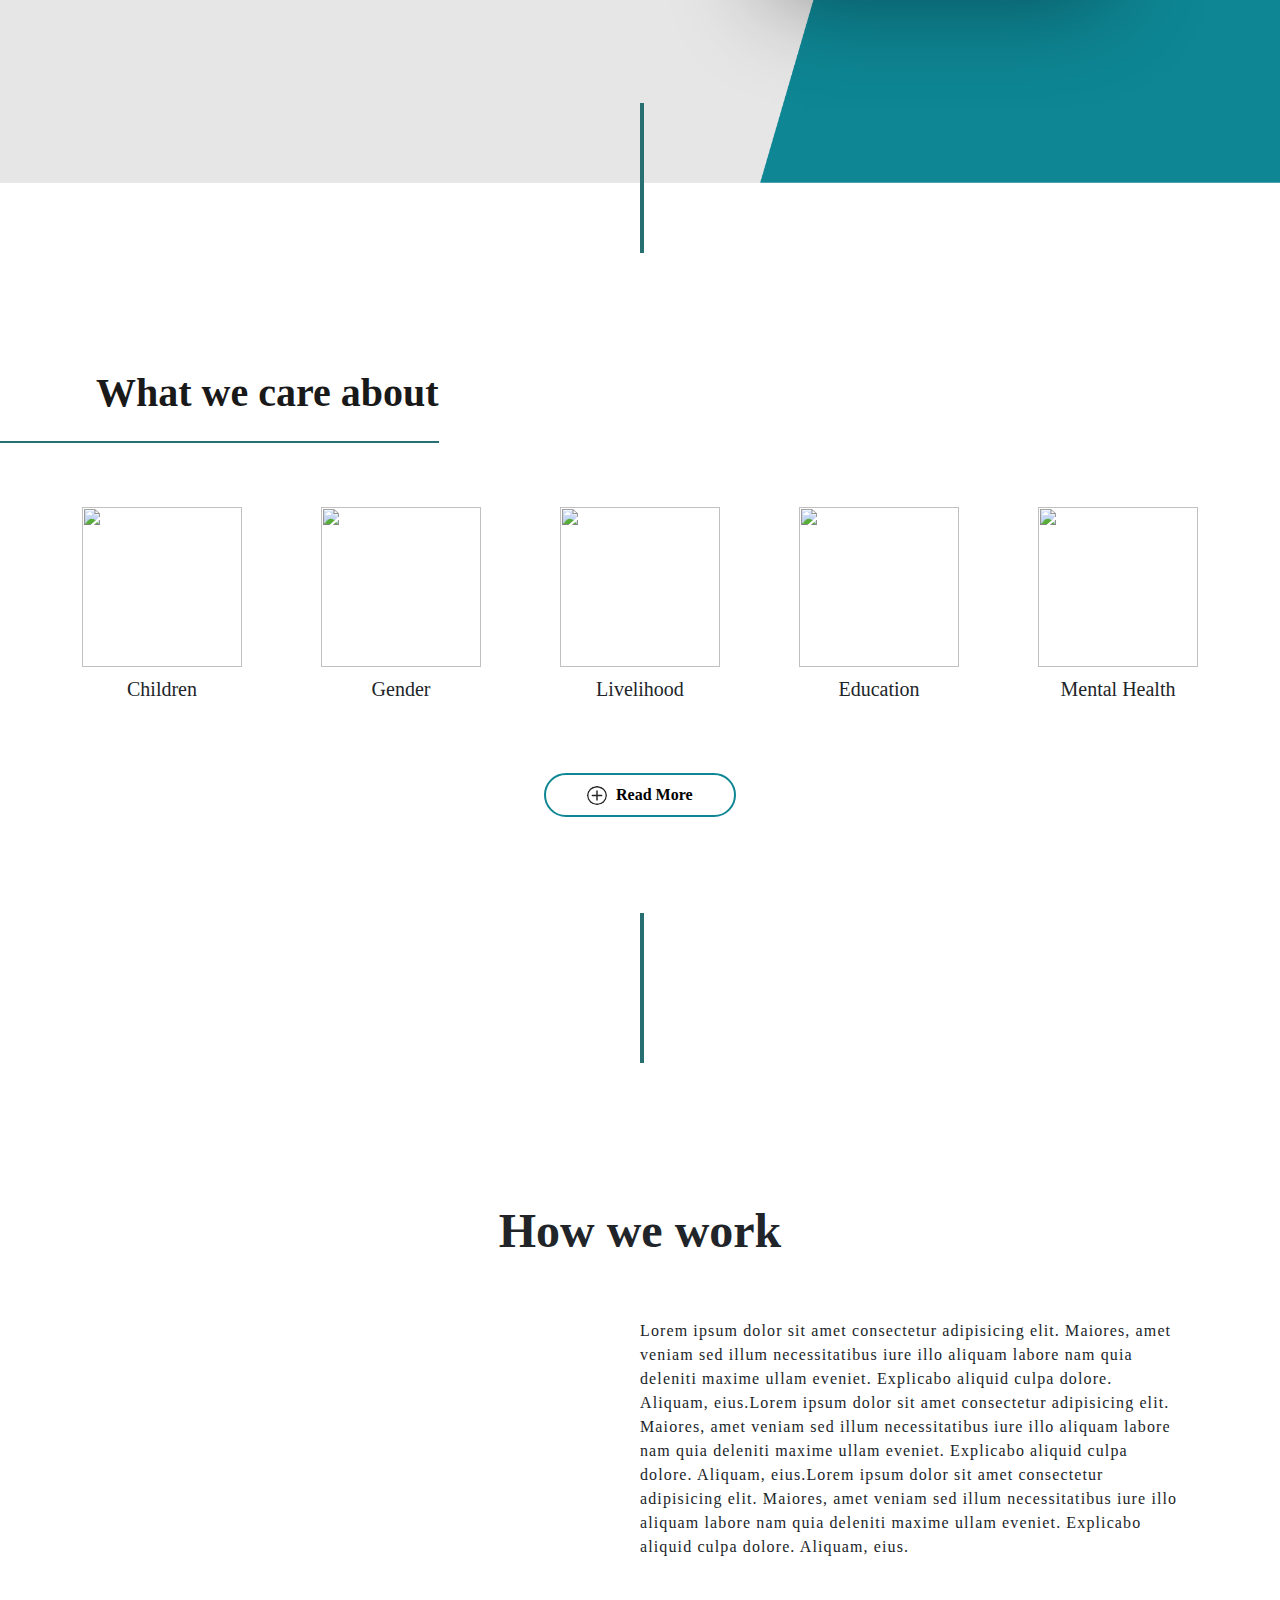
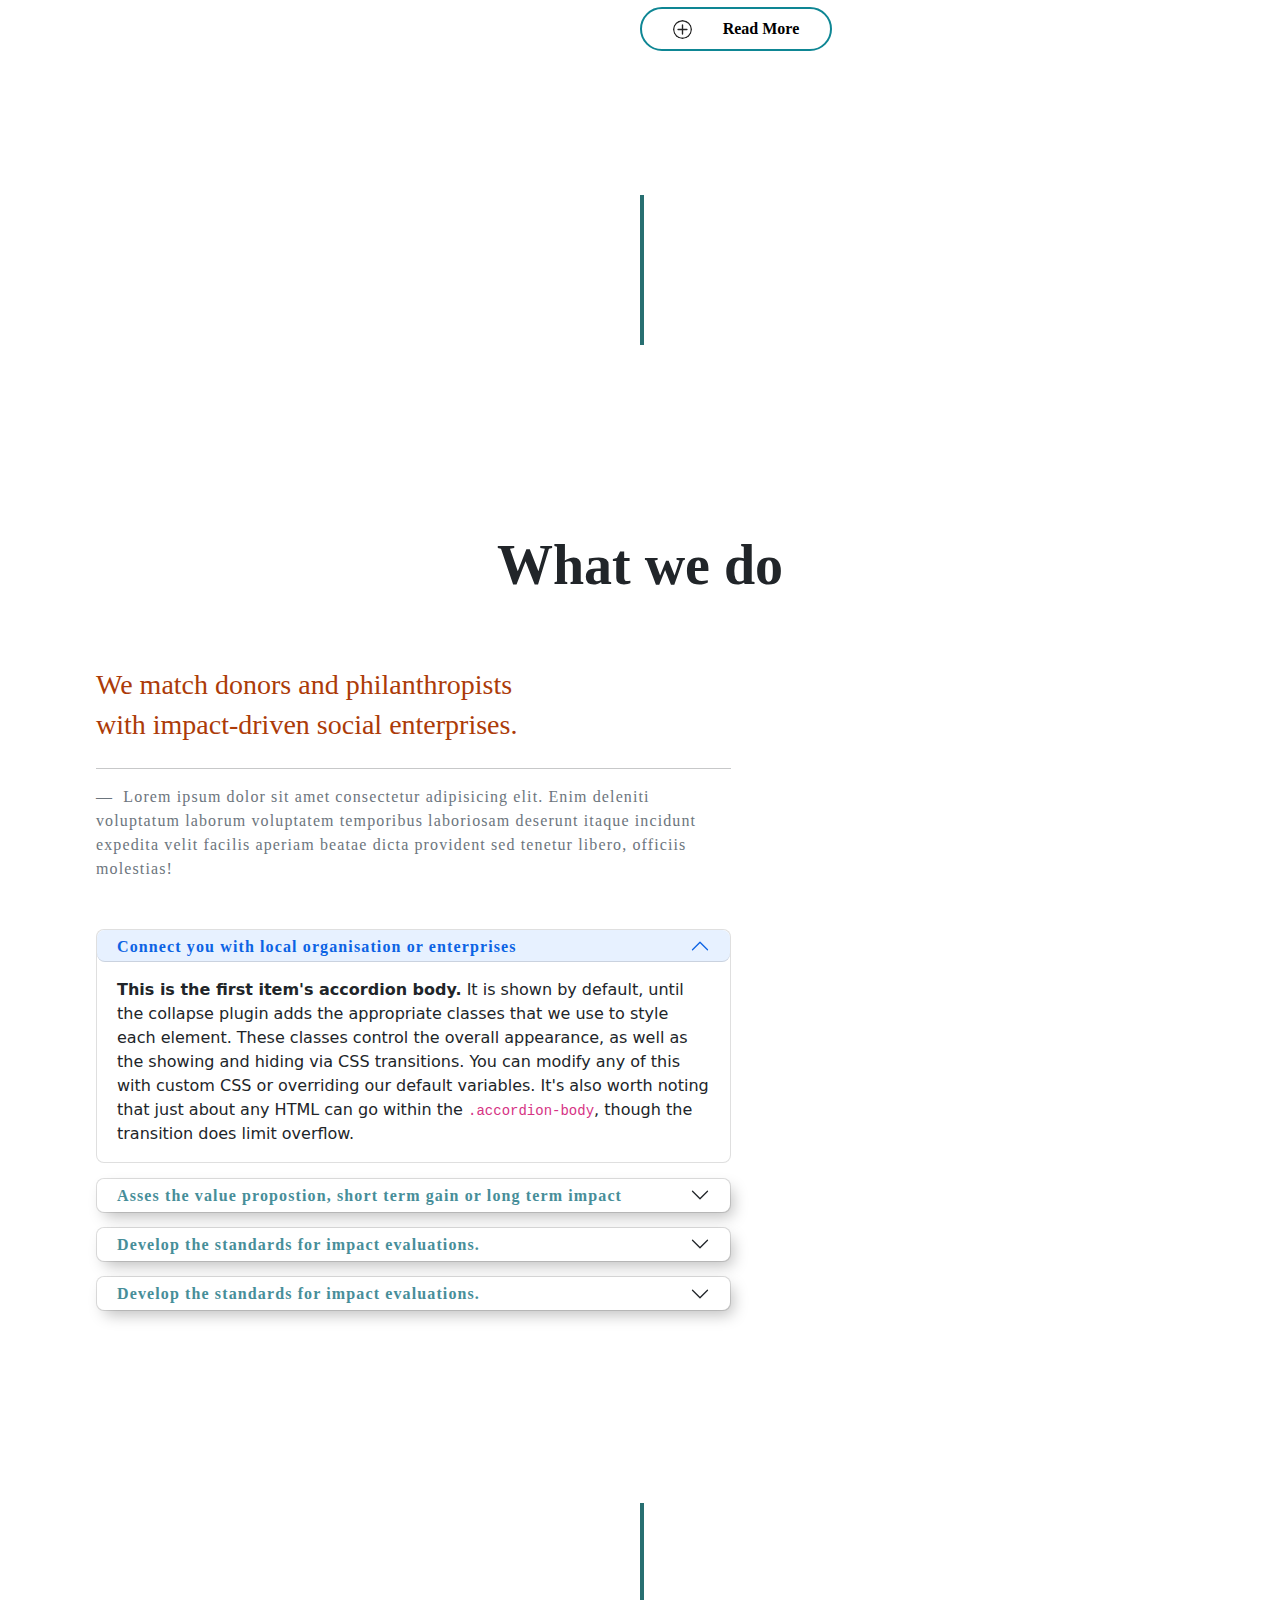
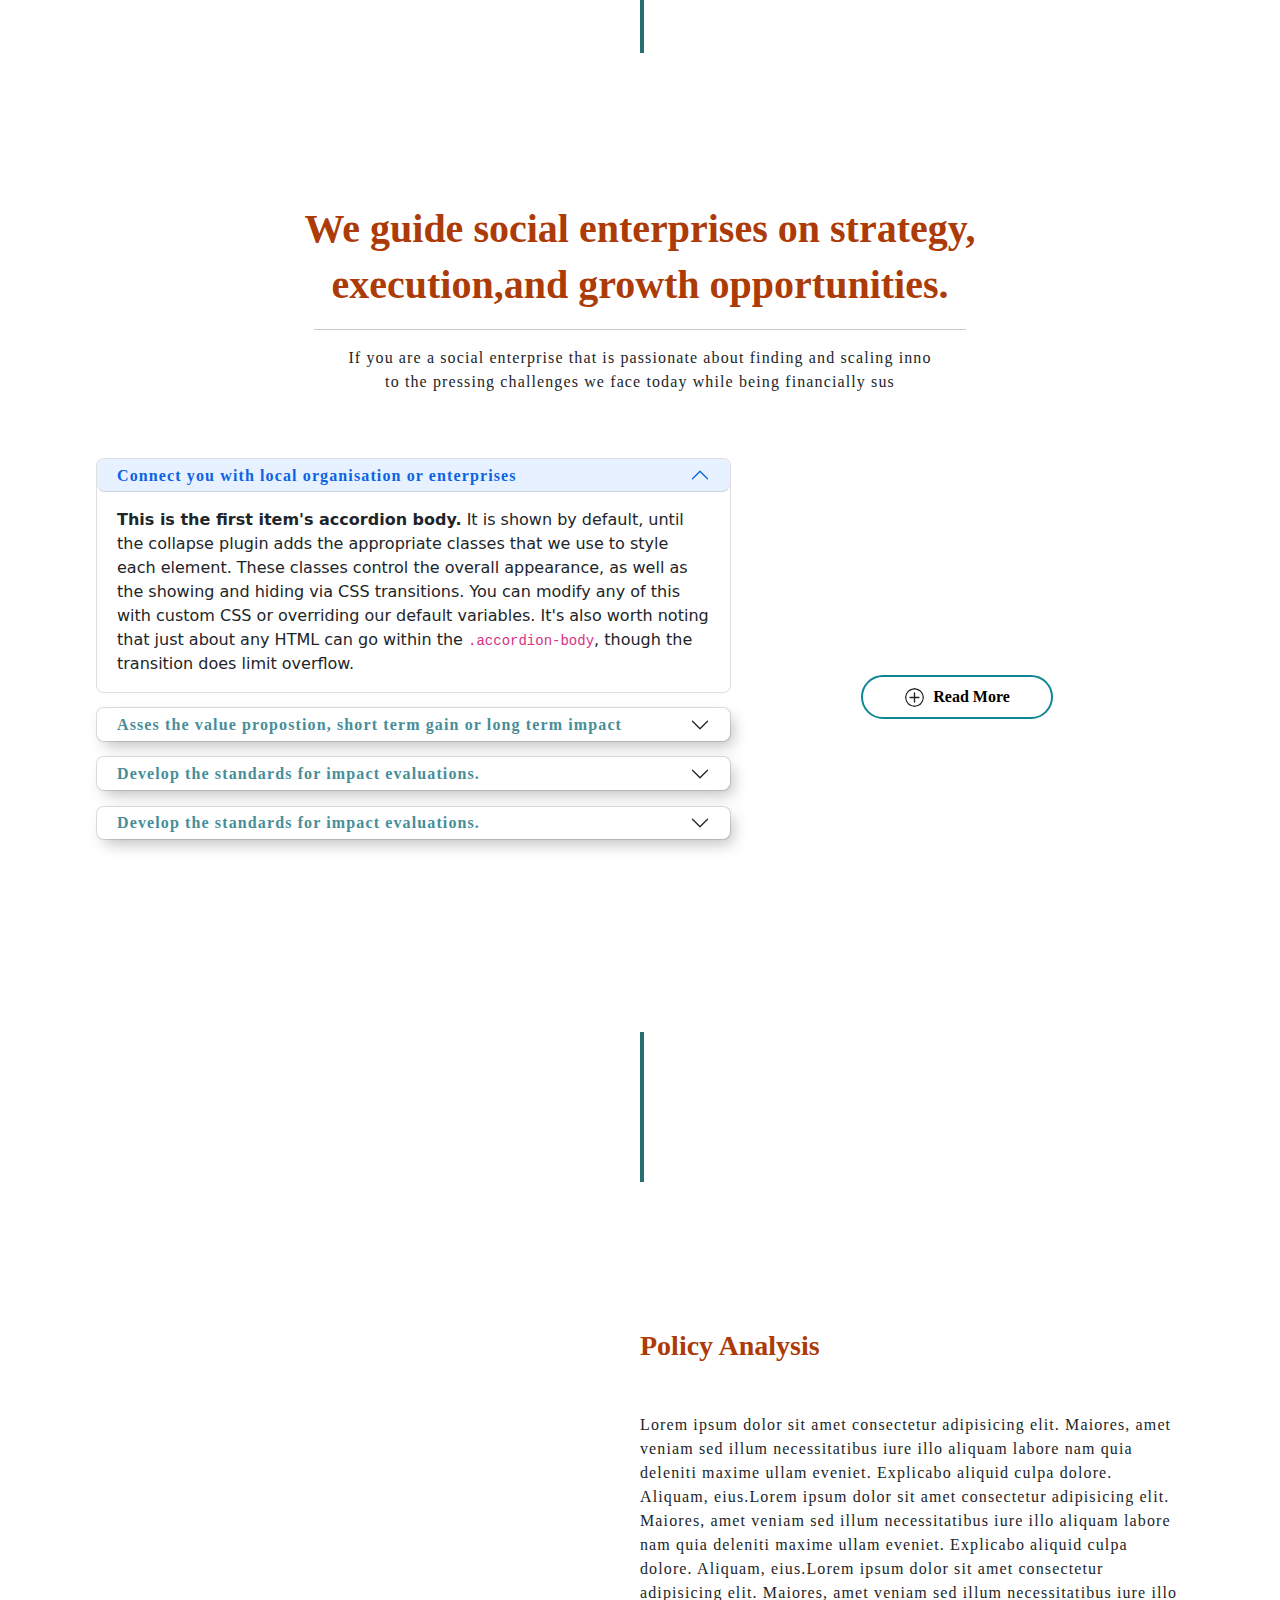
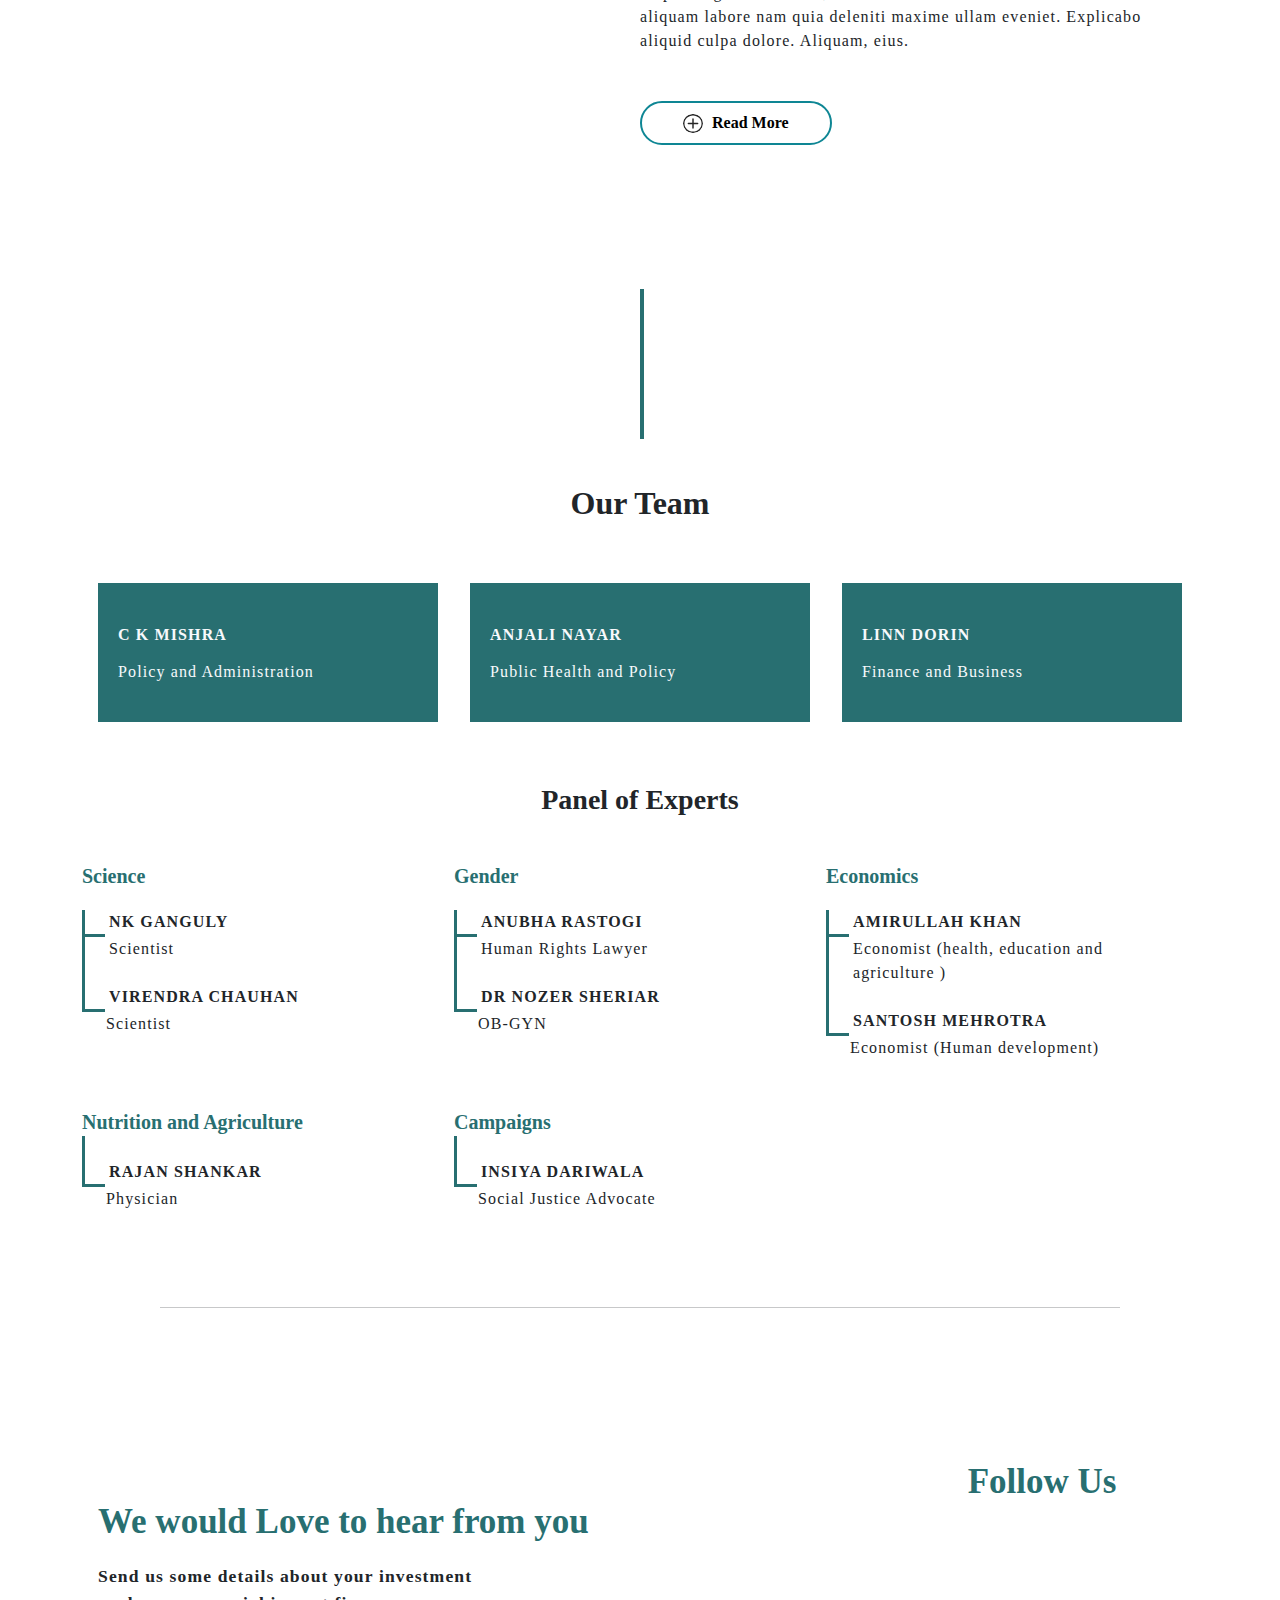
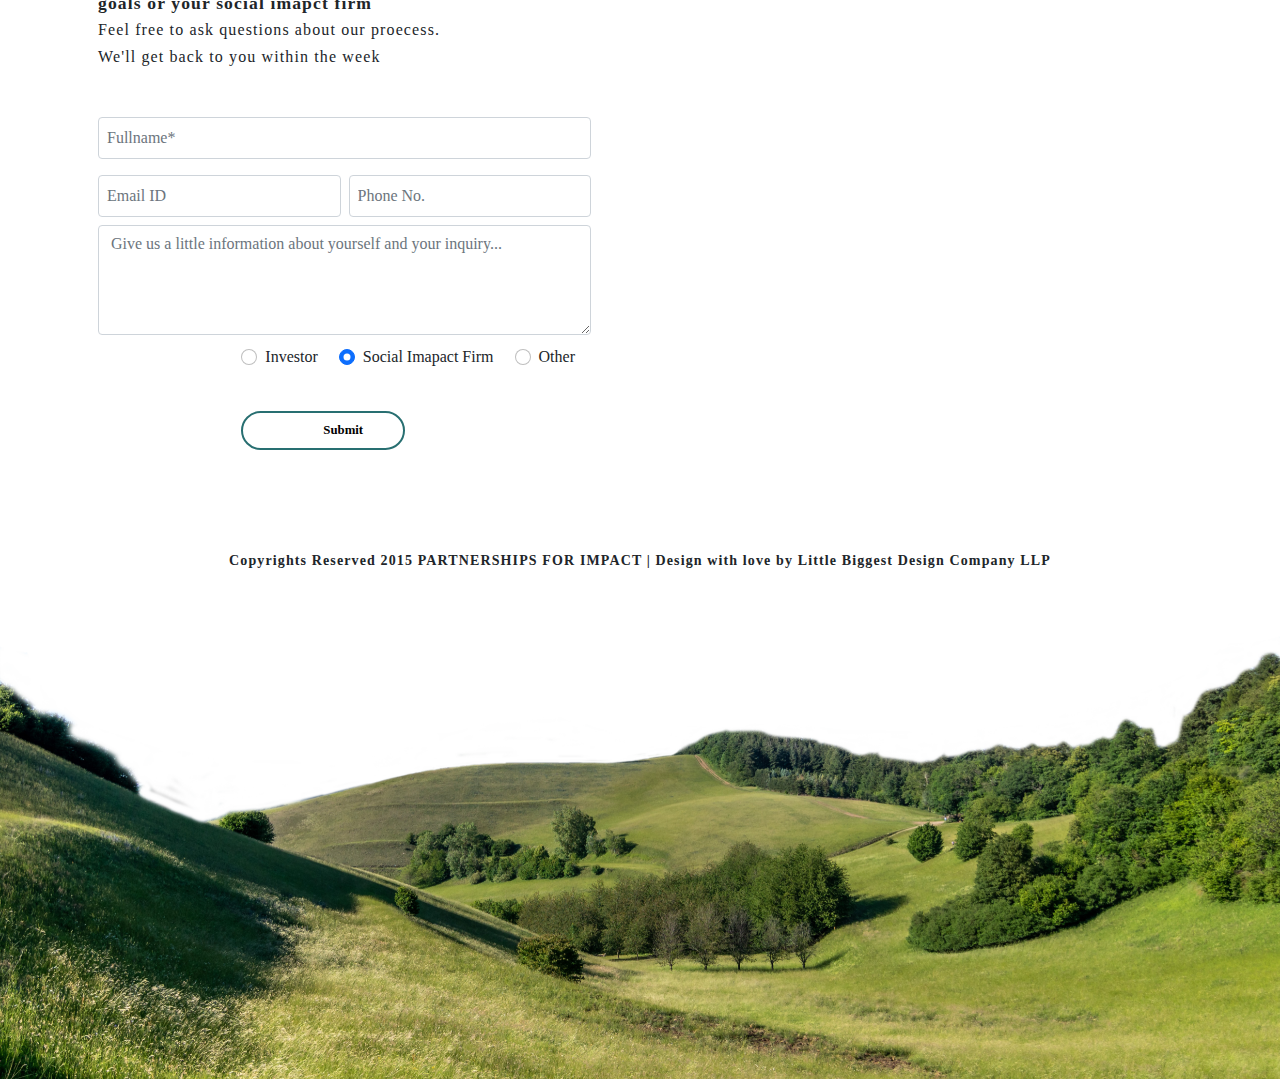
==== commit 7cd3a0c5: "ui changes" ====
--- a/index.html
+++ b/index.html
@@ -153,9 +153,9 @@
           <p class="display-2 heading-font">Hope for<br />Everyone</p>
           <div class="heading-cont"></div>
           <p class="h6 text-font-bold text-center text-md-start">
-            <span class="px-2">Consulting</span> |
-            <span class="px-2">Collaborations</span> |
-            <span class="px-2">Change</span>
+            <span class="pr-1">Consulting</span> |
+            <span class="px-3">Collaborations</span> |
+            <span class="pe-2">Change</span>
           </p>
         </div>
       </div>
@@ -230,40 +230,40 @@
           <div
             class="
               col-12 col-md-6
-              p-3
-              p-md-0
+              p-3 p-md-0
               d-flex
               flex-column
               justify-content-start
-              align-items-center
-              align-items-md-start
+              align-items-center align-items-md-start
             "
           >
             <p class="heading-font">Who We Are</p>
-            <p class="my-5 text-font lh-sm text-center text-md-start">
-              <span class="fw-bold">Porta eros a velit</span> molestie eleifend.
-              Nunc nibh ipsum, maximus rutrum luctus sit amet, auctor vel purus.
-              Proin ac scelerisque velit, et hendrerit eros. Donec aliquam
-              aliquam vulputate. Pellentesque in quam mauris. Ut viverra
-              vulputate sapien, sit amet viverra dui bibendum vel. Vestibulum
-              tempor tellus ut velit dictum, sit amet accumsan metus fermentum.
-              Quisque vitae ante nisi. Sed vulputate accumsan enim, at efficitur
-              ante. Nullam faucibus odio in nibh ultrices, aliquet placerat odio
-              iaculis. Proin porttitor bibendum justo, molestie tristique metus.
-              Maecenas pellentesque ante eu nisl cursus, tincidunt tempor lacus
-              bibendum.
+            <p class="my-4 text-font text-center text-md-start">
+              <span class="fw-bold">Partnerships for Impact (P4i)</span> is an
+              independent enterprise working to enable change by connecting high
+              net worth individuals and medium to large donors with social,
+              impact-driven organizations with innovative and creative
+              solutions, who have a shared vision and passion for making a
+              difference in the world and improving the lives of people. We aim
+              to do this by achieving a balance between promoting social good
+              while aiming for equitable growth.
             </p>
-            <p class="mb-5 text-font lh-sm text-center text-md-start">
-              Lorem ipsum dolor sit amet, consectetur adipiscing elit. Sed id
-              dolor orci. Nam elit nibh, sollicitudin et luctus at, placerat id
-              tortor. Maecenas ut nibh id elit auctor tempor. Duis mauris magna,
-              vestibulum a est et, rhoncus fringilla est. Nam vel lobortis sem.
-              Pellentesque habitant morbi tristique senectus et netus et
-              malesuada fames ac turpis egestas.
+            <p class="my-3 text-font text-center text-md-start">
+              We blend the best of philanthropy with commerce for long-term,
+              far-reaching impact by connecting donors with such enterprises to
+              combine purpose with sustainability and become equal partners in
+              change.
             </p>
-            <div class="d-flex justify-content-center justify-content-md-end w-100 my-5 my-md-0">
-              <button class="mybtn text-font-bold">
-                <img class="mybtn-icon" src="./assets/images/plus.png" />
+            <div
+              class="
+                d-flex
+                justify-content-center justify-content-md-end
+                w-100
+                my-5 my-md-0
+              "
+            >
+              <button class="mybtn my-5 text-font-bold">
+                <img class="mybtn-icon" src="./assets/images/plus.svg" />
                 Read More
               </button>
             </div>
@@ -274,8 +274,7 @@
               col-12 col-md-6
               container
               d-flex
-              p-4
-              p-md-5
+              p-4 p-md-5
               justify-content-center
               align-items-center
             "
@@ -290,10 +289,12 @@
         </div>
       </div>
     </div>
-    <div class="vertical-line vl-cut"></div>
+    <div class="vertical-line-1"></div>
     <div class="section-3 d-flex flex-column justify-content-center">
       <div class="ruler ps-md-5">
-        <h3 class="heading-font ps-md-5 text-center text-md-start">What we care about !</h3>
+        <h3 class="heading-font ps-md-5 text-center text-md-start">
+          What we care about
+        </h3>
       </div>
       <div class="container my-3">
         <div class="sec3-content my-5">
@@ -346,17 +347,18 @@
           </div>
         </div>
       </div>
-      <div class="container d-flex justify-content-center">
+      <div class="container d-flex justify-content-center mb-5">
         <button class="mybtn text-font-bold">
-          <img src="./assets/images/plus.png" alt="" class="mybtn-icon" />Read
+          <img src="./assets/images/plus.svg" alt="" class="mybtn-icon" />Read
           More
         </button>
       </div>
     </div>
     <div class="vertical-line py-5 my-5"></div>
+    <!-- how we work -->
     <div class="section-4 p-md-5">
       <div class="p-2 p-md-5 h-100">
-        <div class="display-5 text-center my-3 heading-font">How we work</div>
+        <div class="display-5 text-center mb-3 heading-font">How we work</div>
         <div class="row h-75 align-items-center">
           <div class="col-12 col-md-6 d-flex justify-content-center">
             <img
@@ -366,7 +368,14 @@
               srcset=""
             />
           </div>
-          <div class="col-12 col-md-6 d-flex flex-column align-items-center align-items-md-start">
+          <div
+            class="
+              col-12 col-md-6
+              d-flex
+              flex-column
+              align-items-center align-items-md-start
+            "
+          >
             <p class="my-5 text-font px-2 px-md-0 text-center text-md-start">
               Lorem ipsum dolor sit amet consectetur adipisicing elit. Maiores,
               amet veniam sed illum necessitatibus iure illo aliquam labore nam
@@ -381,7 +390,7 @@
               eius.
             </p>
             <button class="mybtn text-font-bold px-2 px-md-0">
-              <img src="./assets/images/plus.png" alt="" class="mybtn-icon" />
+              <img src="./assets/images/plus.svg" alt="" class="mybtn-icon" />
               Read More
             </button>
           </div>
@@ -396,7 +405,7 @@
         <div class="row h-75 align-items-center">
           <div class="col-12 col-md-7">
             <div class="h3 my-4">
-              <h3 style="font-weight: 500;" class="brown-font px-2 px-md-0">
+              <h3 style="font-weight: 500" class="brown-font px-2 px-md-0">
                 We match donors and philanthropists<br />
                 with impact-driven social enterprises.
               </h3>
@@ -704,7 +713,7 @@
               srcset=""
             />
             <button class="mybtn text-font-bold m-auto">
-              <img src="./assets/images/plus.png" alt="" class="mybtn-icon" />
+              <img src="./assets/images/plus.svg" alt="" class="mybtn-icon" />
               Read More
             </button>
           </div>
@@ -723,8 +732,17 @@
               srcset=""
             />
           </div>
-          <div class="col-12 col-md-6 d-flex flex-column align-items-center align-items-md-start">
-            <h3 class="heading-font brown-font my-3 my-md-0">Policy Analysis</h3>
+          <div
+            class="
+              col-12 col-md-6
+              d-flex
+              flex-column
+              align-items-center align-items-md-start
+            "
+          >
+            <h3 class="heading-font brown-font my-3 my-md-0">
+              Policy Analysis
+            </h3>
             <p class="my-3 my-md-5 text-font">
               Lorem ipsum dolor sit amet consectetur adipisicing elit. Maiores,
               amet veniam sed illum necessitatibus iure illo aliquam labore nam
@@ -739,7 +757,7 @@
               eius.
             </p>
             <button class="mybtn text-font-bold">
-              <img src="./assets/images/plus.png" alt="" class="mybtn-icon" />
+              <img src="./assets/images/plus.svg" alt="" class="mybtn-icon" />
               Read More
             </button>
           </div>
@@ -791,9 +809,7 @@
                     NK Ganguly
                   </div>
                   <div class="sm-line"></div>
-                  <div class="fs-6 px-4 text-uppercase text-font">
-                    Scientist
-                  </div>
+                  <div class="fs-6 px-4 text-font">Scientist</div>
                 </div>
                 <div class="">
                   <div class="bold-800 px-4 text-uppercase text-font">
@@ -815,9 +831,7 @@
                     Anubha Rastogi
                   </div>
                   <div class="sm-line"></div>
-                  <div class="fs-6 px-4 text-font">
-                    Human Rights Lawyer
-                  </div>
+                  <div class="fs-6 px-4 text-font">Human Rights Lawyer</div>
                 </div>
                 <div class="">
                   <div class="bold-800 px-4 text-uppercase text-font">
@@ -887,16 +901,14 @@
                   <div class="sm-line"></div>
                 </div>
               </div>
-              <div class="fs-6 px-4 text-font">
-                Social Justice Advocate
-              </div>
+              <div class="fs-6 px-4 text-font">Social Justice Advocate</div>
             </div>
           </div>
         </div>
       </div>
     </div>
     <div class="d-flex justify-content-center">
-      <hr class="my-5 w-75"/>
+      <hr class="my-5 w-75" />
     </div>
     <!-- SectionEndsHere -->
     <!--Footer-->
@@ -1000,8 +1012,12 @@
               <div class="col-12">
                 <div class="social-cont my-3">
                   <div>
-                    <div class="heading-font display-4 text-center">Follow Us</div>
-                    <div class="social-icons d-flex justify-content-evenly my-2">
+                    <div class="heading-font display-4 text-center">
+                      Follow Us
+                    </div>
+                    <div
+                      class="social-icons d-flex justify-content-evenly my-2"
+                    >
                       <img
                         class=""
                         src="./assets/images/facebook.png"
--- a/assets/bootstrap/css/style.css
+++ b/assets/bootstrap/css/style.css
@@ -9,16 +9,17 @@
 }
 
 .section-1 {
-  background-image: url("../../images/bg.png");
+  background-image: url("../../images/bg1.png");
   height: 100vh;
   background-color: #f7f9fc;
   background-size: cover;
+  /* background-position-x: 50%; */
 }
 /*Mobile Responsive */
 @media (max-width: 576px) {
   .section-1 {
     height: auto;
-    background : none;
+    background: none;
   }
   .section-1-content {
     display: flex;
@@ -27,7 +28,7 @@
   }
 
   .carousel-container {
-    background-image: url("../../images/bg.png");
+    /* background-image: url("../../images/bg.png"); */
     background-size: cover;
     display: flex;
     background-position-x: -6.45rem;
@@ -44,12 +45,13 @@
 .heading-cont {
   border-bottom: 4px solid #ac3b08;
   margin: 1rem 0;
-  width: 75%;
+  width: 77%;
 }
 
 .heading-font {
   font-family: "century751_no2_btbold";
   font-weight: 600;
+  line-height: 1;
 }
 
 .text-font {
@@ -89,7 +91,7 @@
   padding-bottom: 20px;
 }
 .carousel {
-  clip-path: polygon(27% 0%, 100% 0%, 100% 100%, 7% 100%);
+  clip-path: polygon(27% 0%, 100% 0%, 100% 100%, 11% 100%);
 }
 .section-2 {
   height: auto;
@@ -98,11 +100,14 @@
   background-position-x: 80%;
   background-repeat: no-repeat;
 }
+.ls-sm {
+  letter-spacing: 1px !important;
+}
 .mybtn {
   background: none;
   display: flex;
   align-items: center;
-  border: 2px solid #00b392;
+  border: 2px solid #0e8694;
   padding: 0.5rem 2rem;
   border-radius: 2rem;
   justify-content: space-evenly;
@@ -112,13 +117,9 @@
 .mybtn-icon {
   width: 1.2rem;
   height: 1.2rem;
-  border: 1px solid grey;
-  padding: 0.2rem;
+  /* border: 1px solid grey; */
+  /* padding: 0.2rem; */
   border-radius: 10px;
-}
-
-.vl-cut {
-  top: -10%;
 }
 
 .sec2img {
@@ -133,17 +134,17 @@
 
 .sec3-content {
   display: flex;
-  justify-content: space-evenly;
+  justify-content: space-between;
   align-items: center;
 }
 
-@media (max-width : 576px) {
+@media (max-width: 576px) {
   .section-2 {
     background: none;
   }
 
   .sec2img-cont {
-    background-image: url('../../images/bg.png');
+    background-image: url("../../images/bg.png");
     background-position-x: 30%;
   }
   .sec3-content {
@@ -151,15 +152,12 @@
     align-items: center;
     justify-content: center;
   }
-  .vertical-line{
-    height:100px !important;
-  }
-}
-
-.sec3imgs {
-  width: 75%;
-  height: 75%;
-  object-fit: contain;
+  .vertical-line {
+    height: 100px !important;
+    position: absolute;
+    top: -20%;
+    width: 4px;
+  }
 }
 
 .sec3imgs-text {
@@ -205,7 +203,7 @@
   padding: 15px;
 }
 
-@media (max-width : 576px) {
+@media (max-width: 576px) {
   .logo-row .logo {
     width: 100%;
     padding: 15px;
@@ -278,8 +276,8 @@
 }
 
 .sec3imgs {
-  width: 8rem;
-  height: 8rem;
+  width: 10rem;
+  height: 10rem;
   object-fit: contain;
 }
 
@@ -337,6 +335,14 @@
   position: relative;
   transform: rotate(45deg);
 }
+.vertical-line-1 {
+  border-left: 4px solid #286f71;
+  height: 150px;
+  width: 4px;
+  position: relative;
+  left: 50%;
+  top: -80px;
+}
 .vertical-line {
   border-left: 4px solid #286f71;
   height: 150px;
@@ -344,6 +350,7 @@
   position: relative;
   left: 50%;
 }
+
 footer .heading-font {
   color: #286f71;
   padding-top: 20px;
@@ -399,7 +406,7 @@
   }
 }
 
-.color{
+.color {
   color: #286f71;
 }
 
@@ -410,4 +417,4 @@
 
 .lg-line {
   border-left: 3px solid #286f71;
-}+}
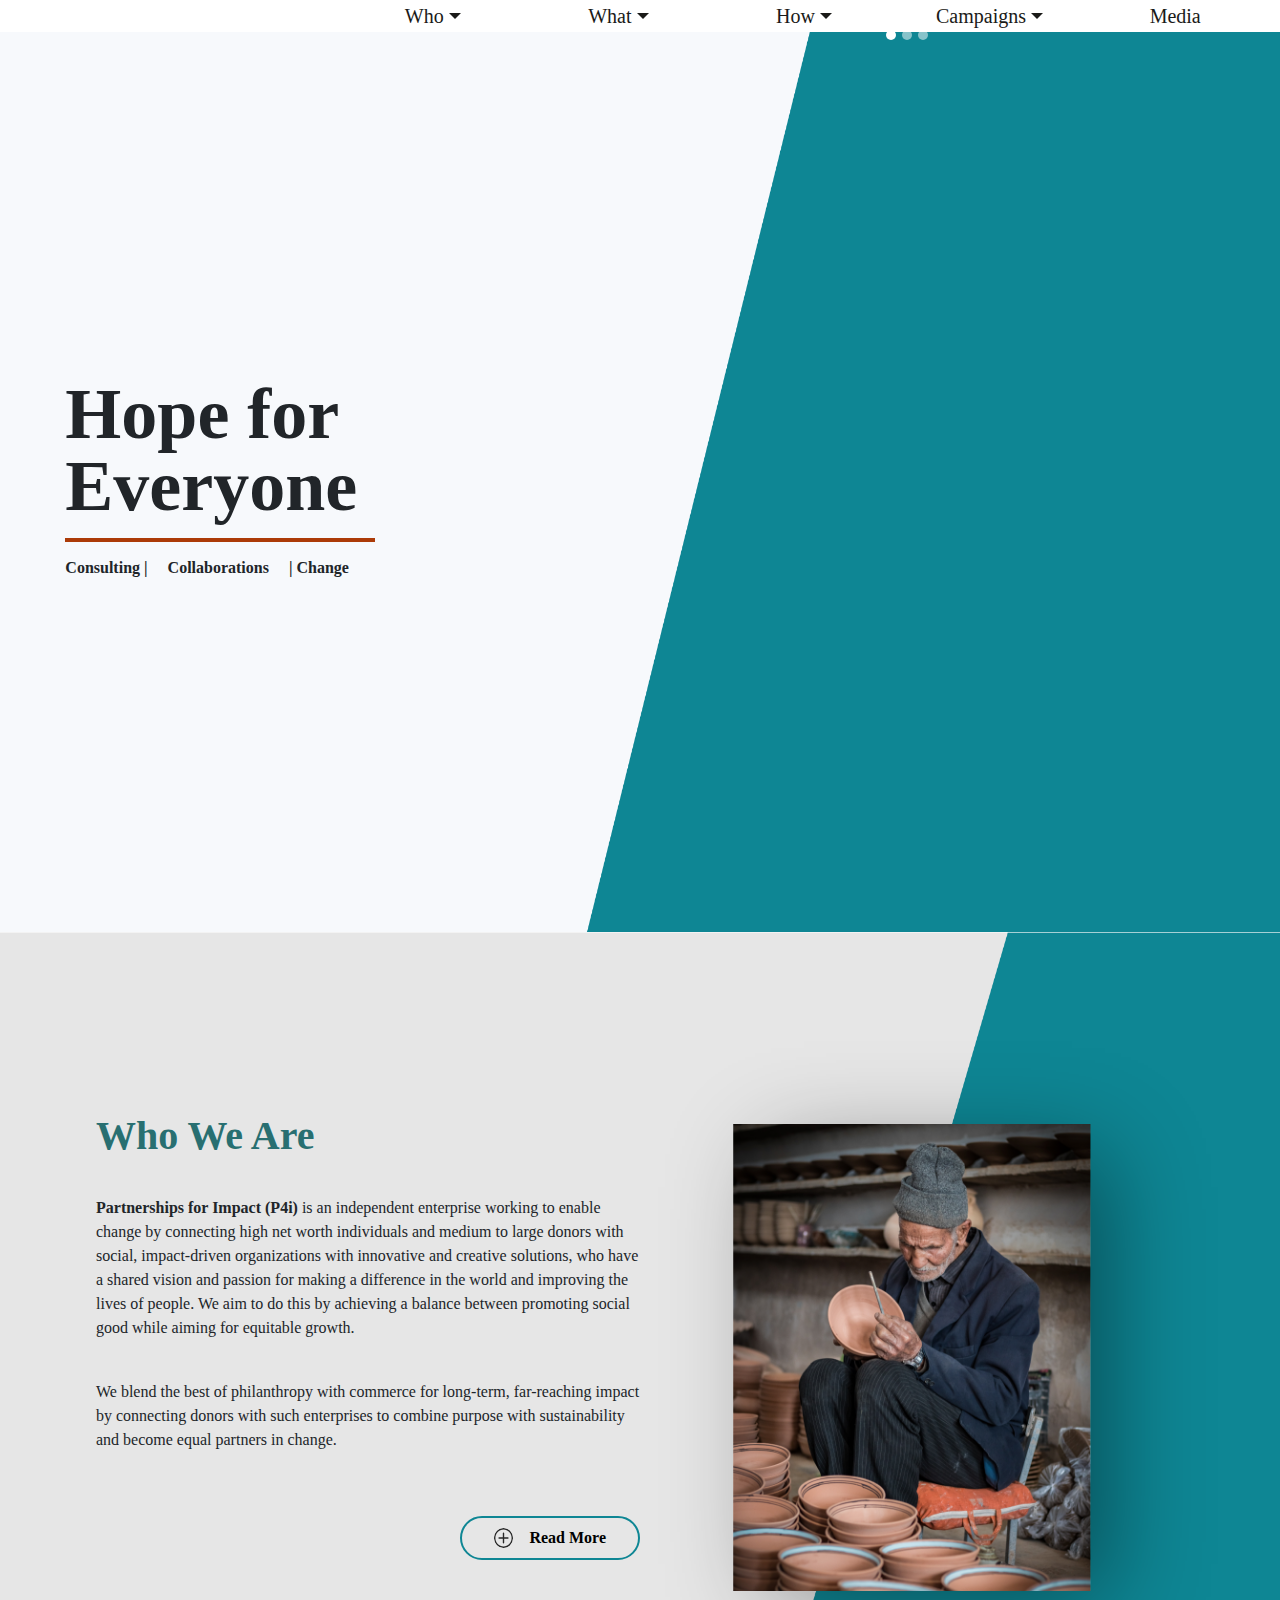
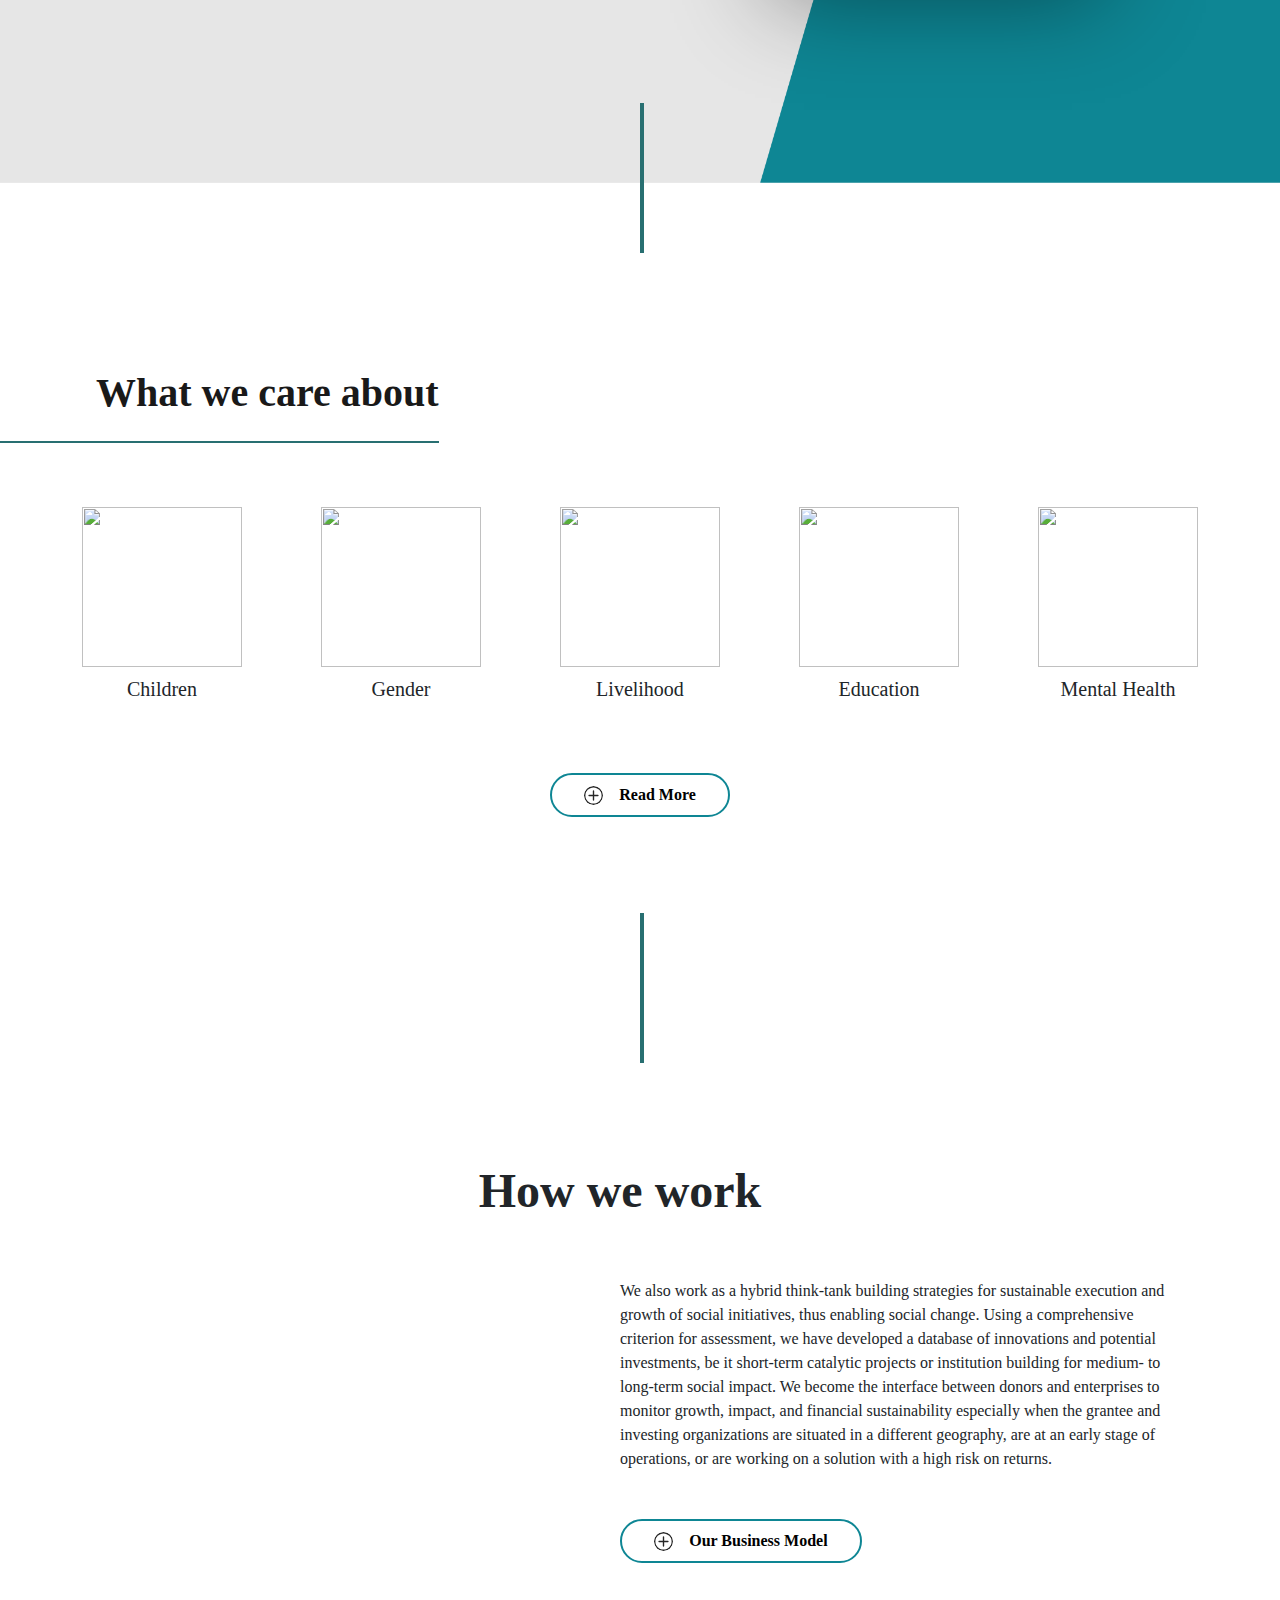
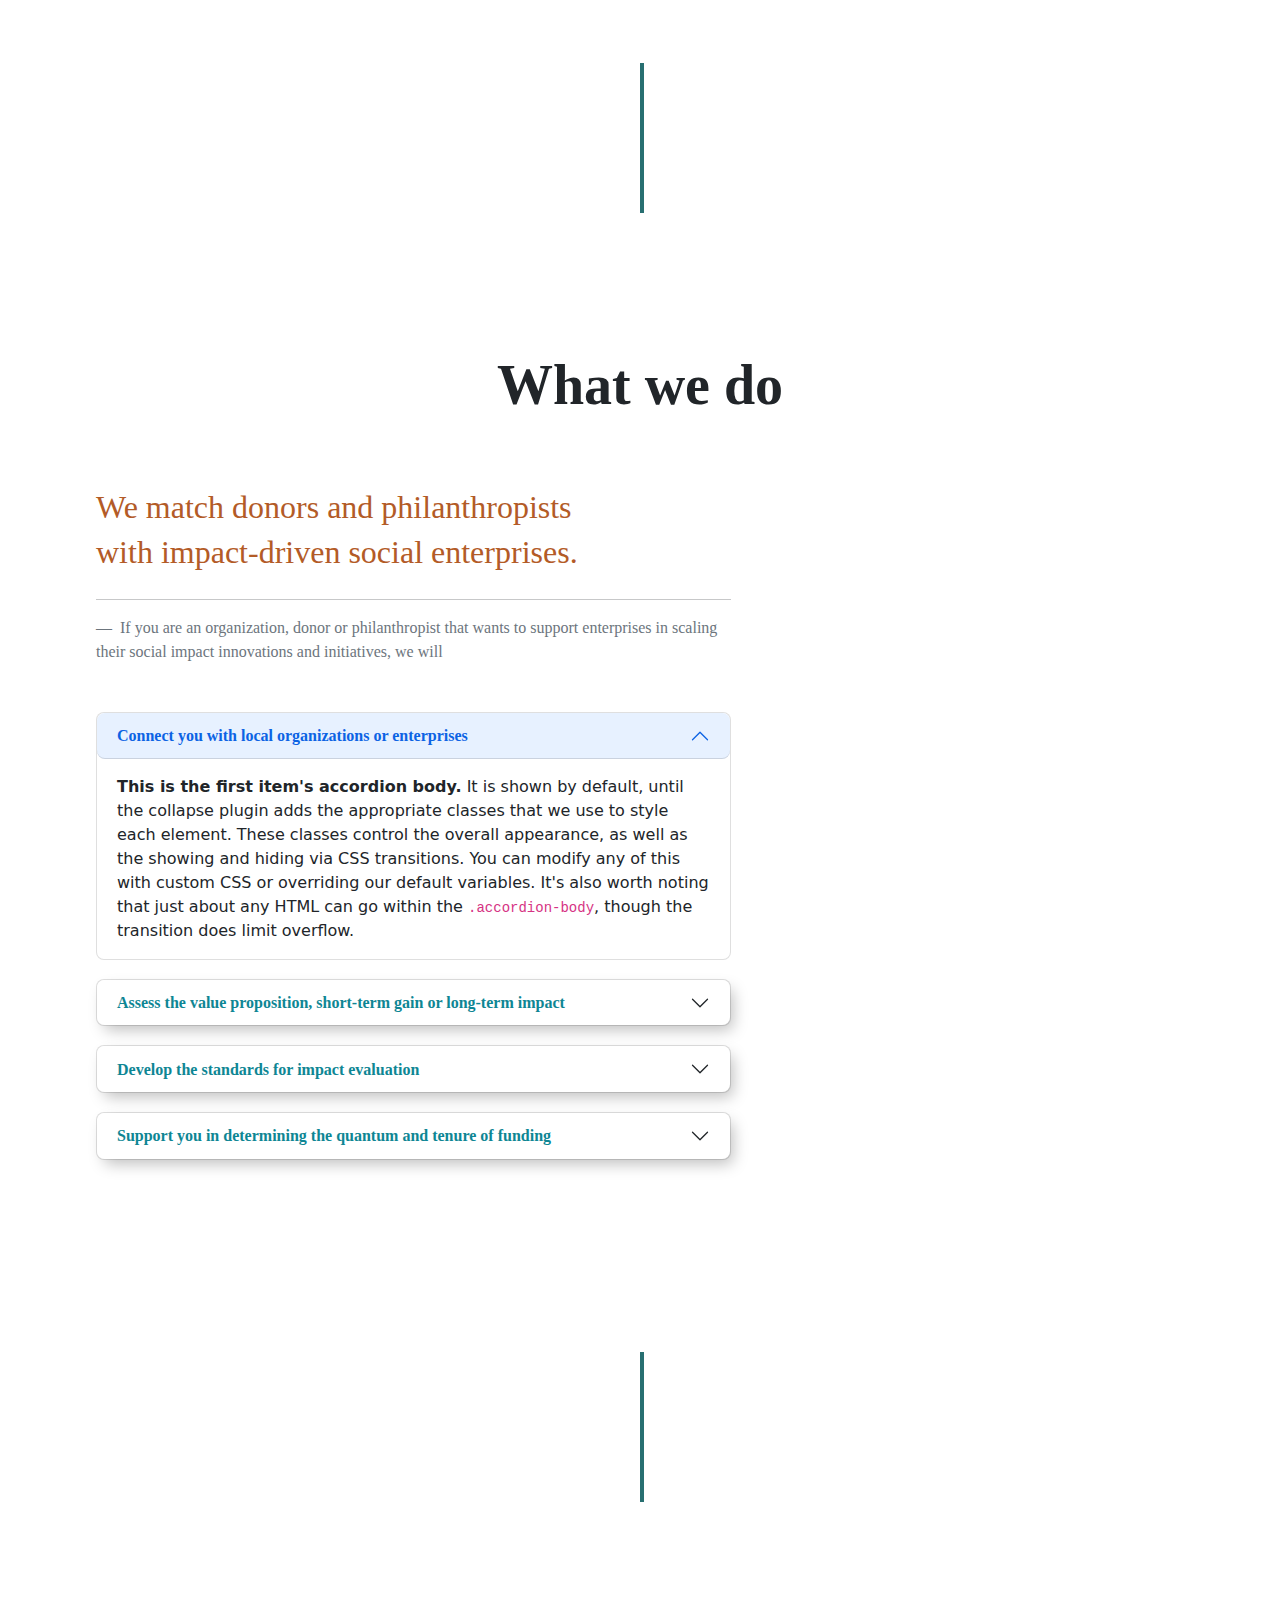
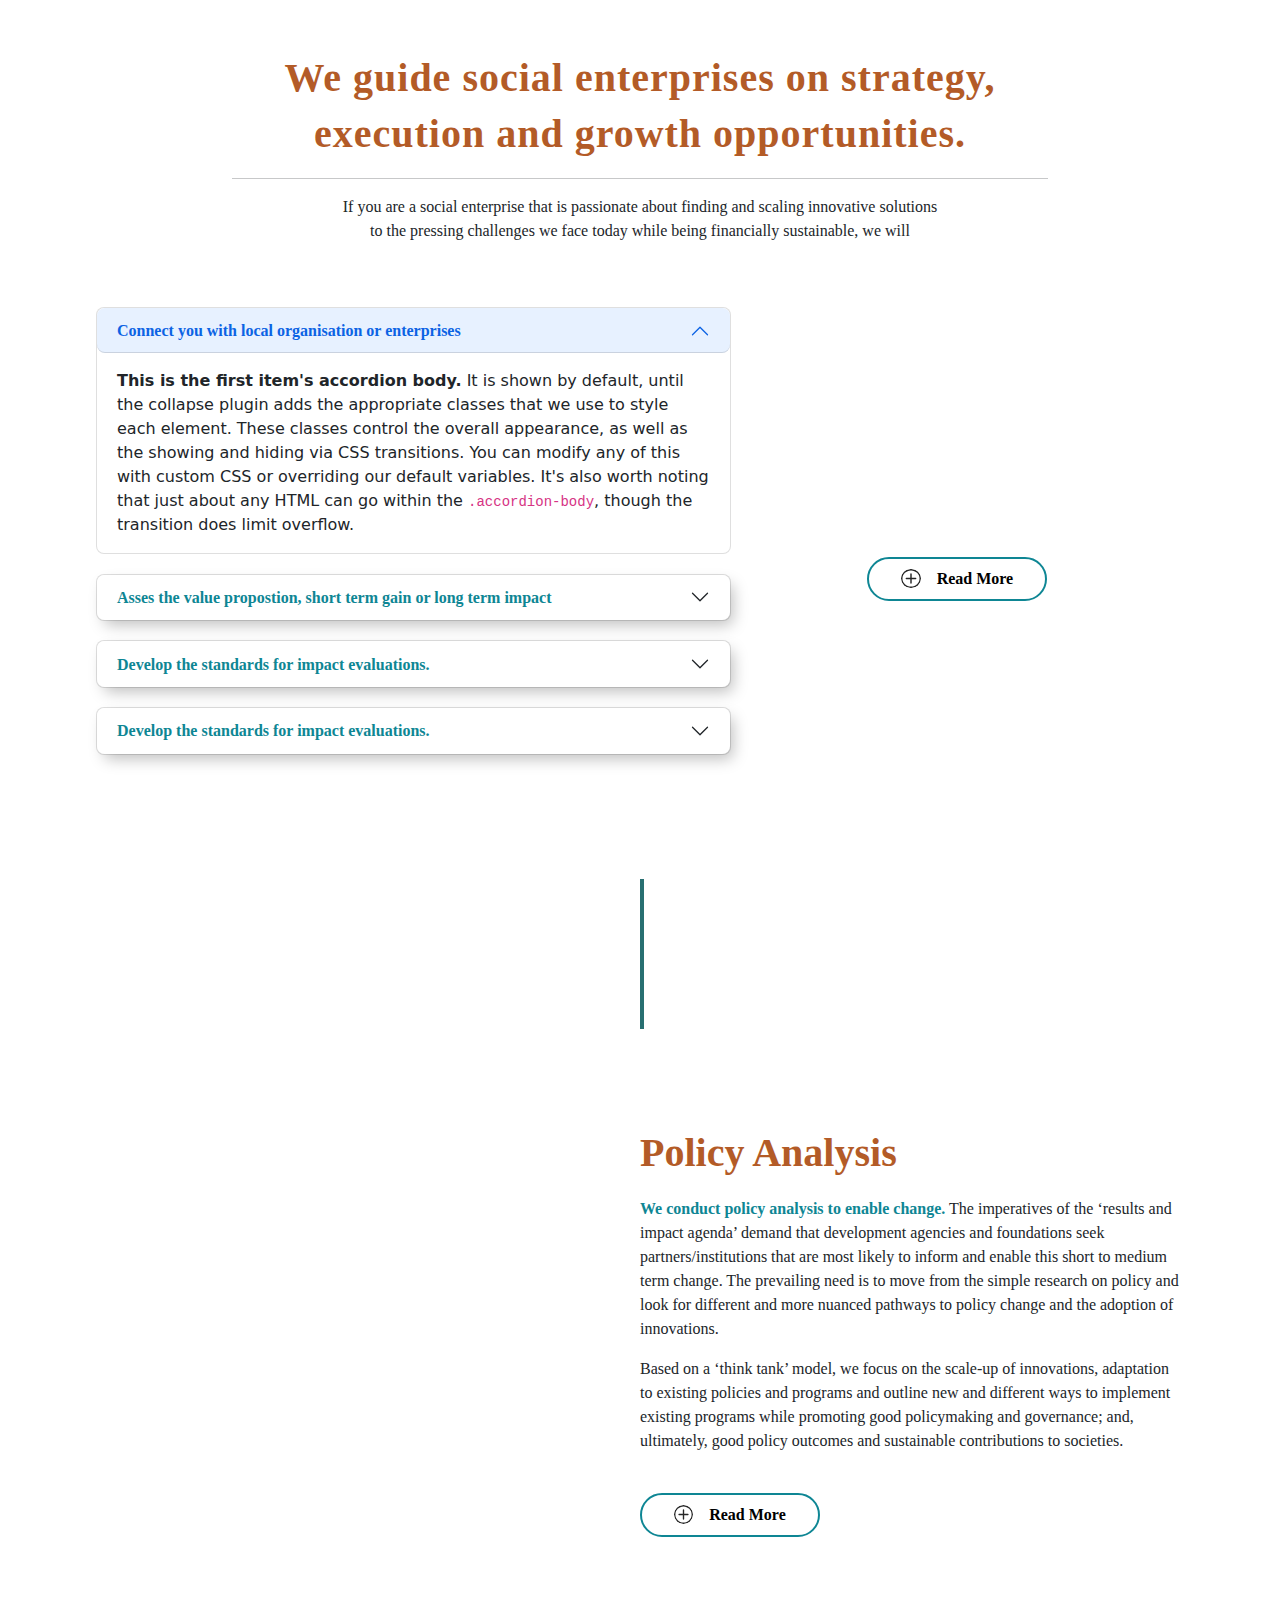
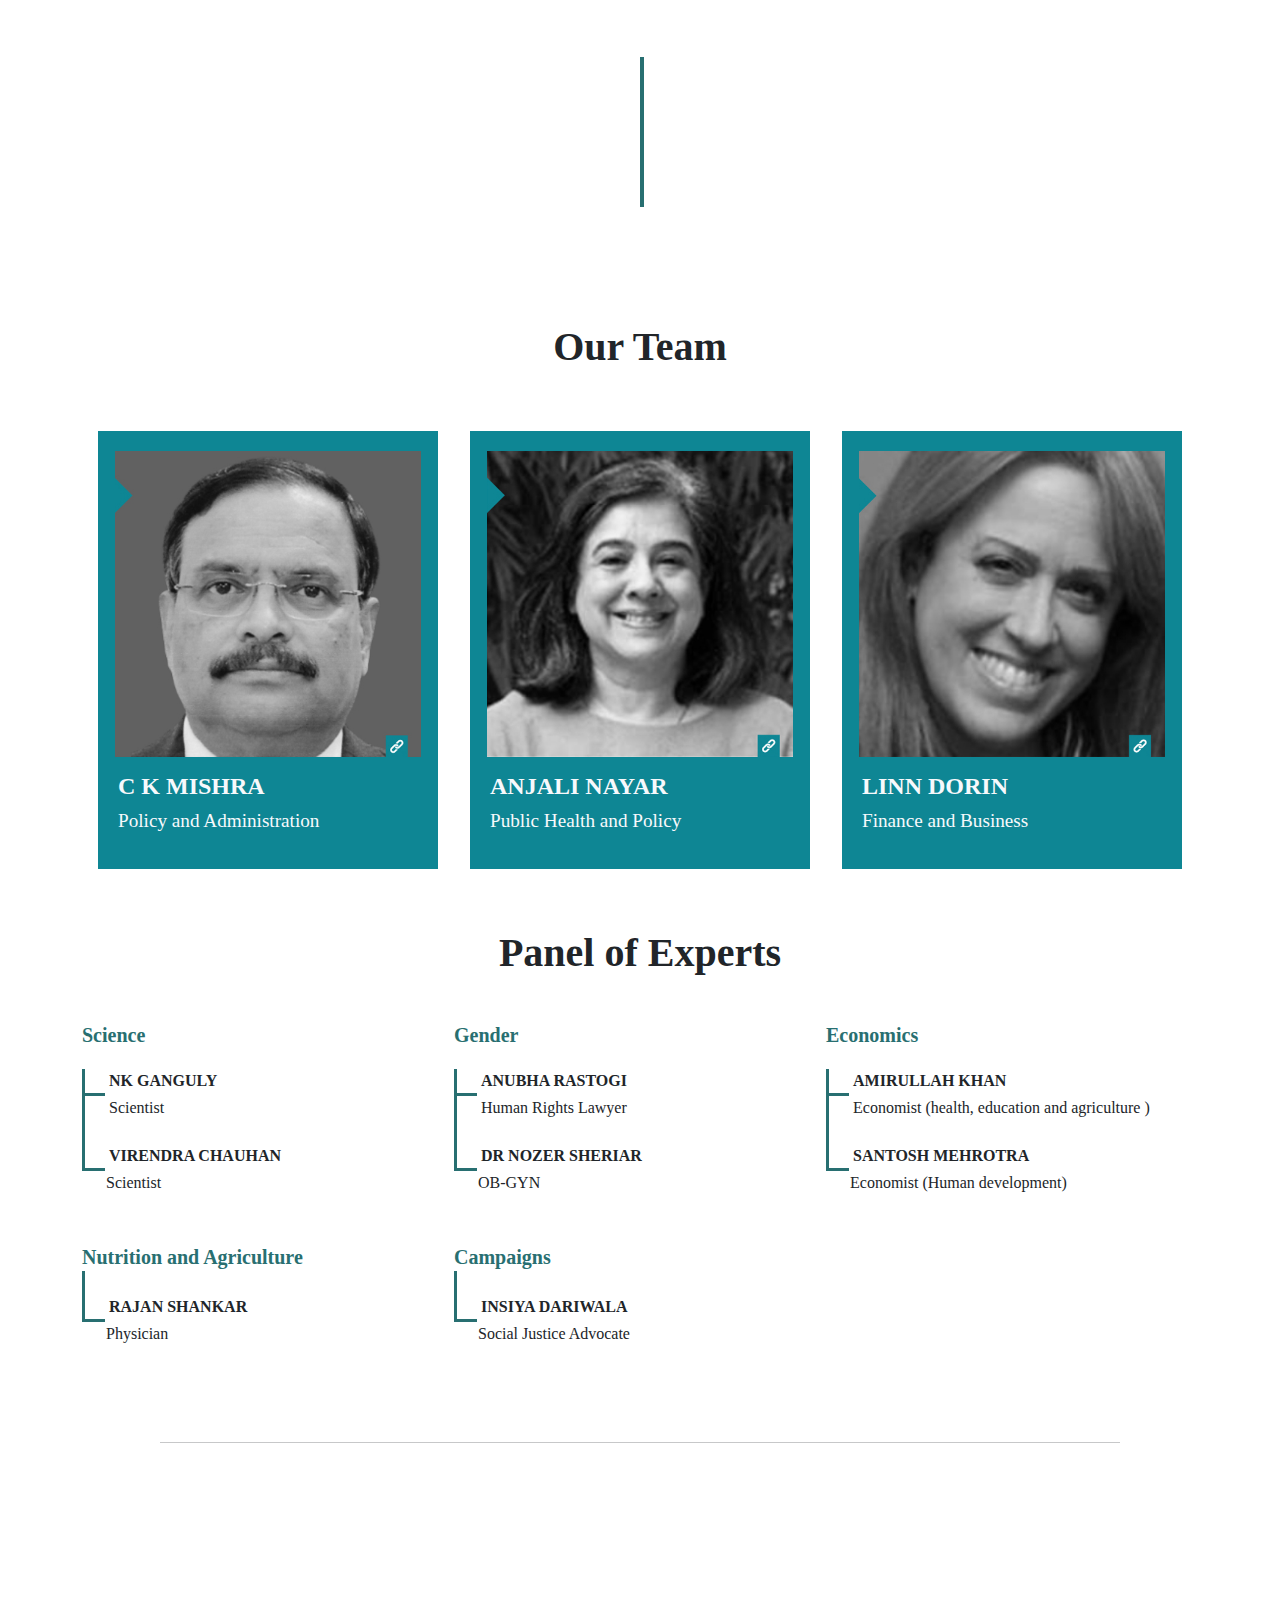
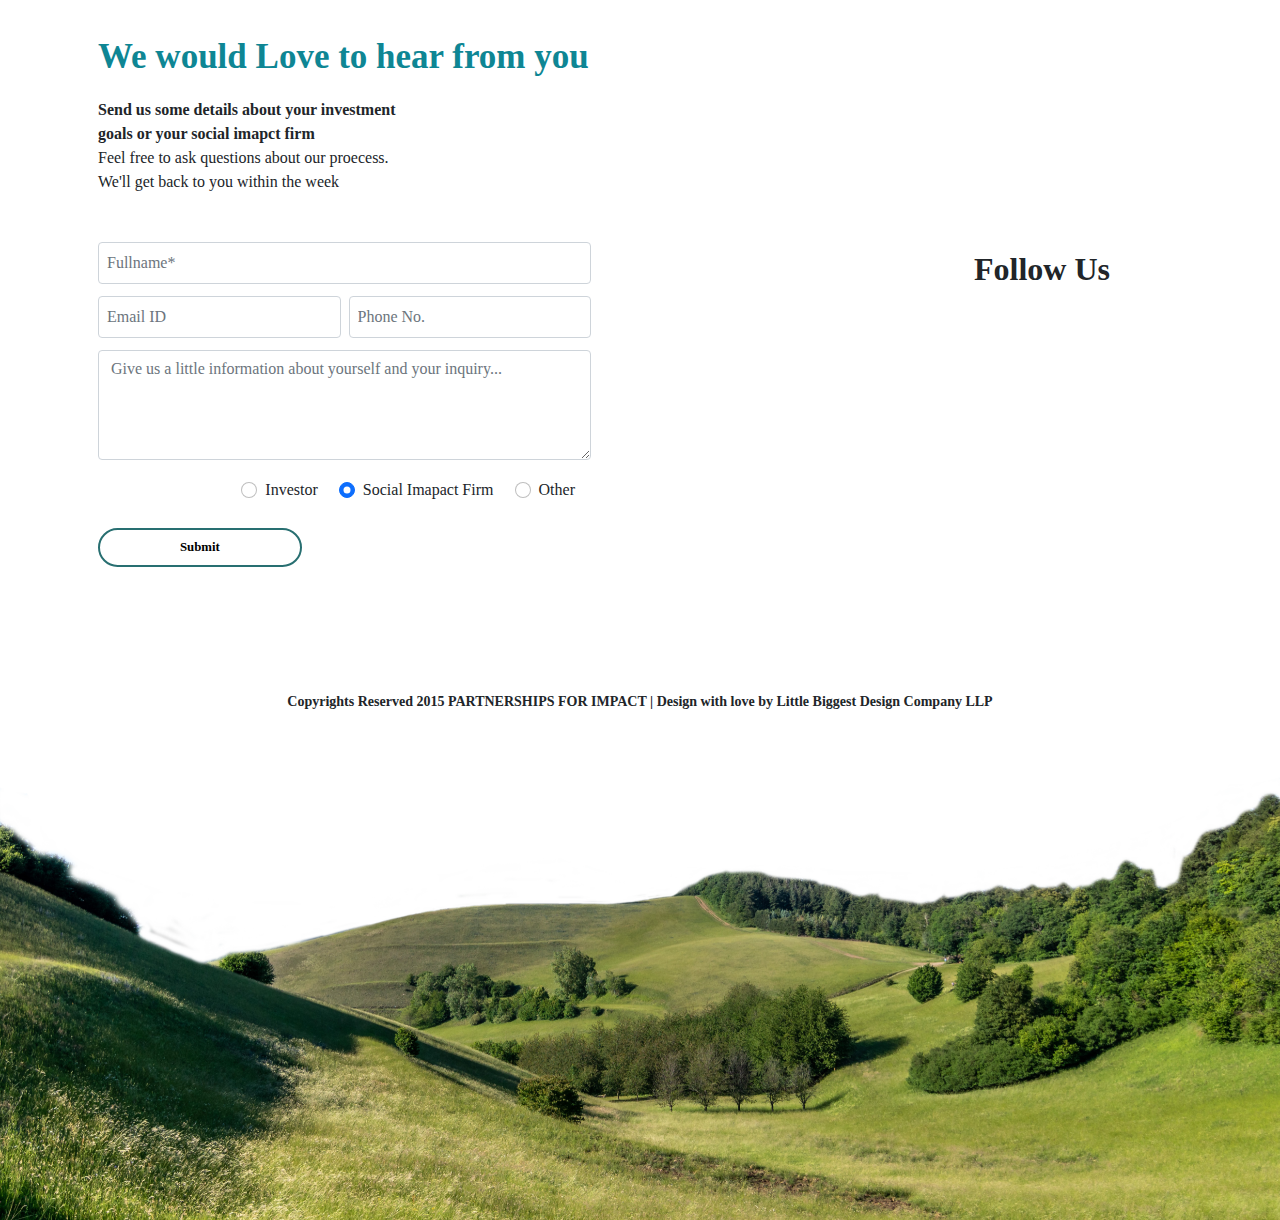
==== commit 60cf06be: "ui improvement" ====
--- a/index.html
+++ b/index.html
@@ -357,7 +357,7 @@
     <div class="vertical-line py-5 my-5"></div>
     <!-- how we work -->
     <div class="section-4 p-md-5">
-      <div class="p-2 p-md-5 h-100">
+      <div class="p-2 ps-md-5l pe-md-5 pb-md-5 h-100">
         <div class="display-5 text-center mb-3 heading-font">How we work</div>
         <div class="row h-75 align-items-center">
           <div class="col-12 col-md-6 d-flex justify-content-center">
@@ -377,45 +377,44 @@
             "
           >
             <p class="my-5 text-font px-2 px-md-0 text-center text-md-start">
-              Lorem ipsum dolor sit amet consectetur adipisicing elit. Maiores,
-              amet veniam sed illum necessitatibus iure illo aliquam labore nam
-              quia deleniti maxime ullam eveniet. Explicabo aliquid culpa
-              dolore. Aliquam, eius.Lorem ipsum dolor sit amet consectetur
-              adipisicing elit. Maiores, amet veniam sed illum necessitatibus
-              iure illo aliquam labore nam quia deleniti maxime ullam eveniet.
-              Explicabo aliquid culpa dolore. Aliquam, eius.Lorem ipsum dolor
-              sit amet consectetur adipisicing elit. Maiores, amet veniam sed
-              illum necessitatibus iure illo aliquam labore nam quia deleniti
-              maxime ullam eveniet. Explicabo aliquid culpa dolore. Aliquam,
-              eius.
+              We also work as a hybrid think-tank building strategies for
+              sustainable execution and growth of social initiatives, thus
+              enabling social change. Using a comprehensive criterion for
+              assessment, we have developed a database of innovations and
+              potential investments, be it short-term catalytic projects or
+              institution building for medium- to long-term social impact. We
+              become the interface between donors and enterprises to monitor
+              growth, impact, and financial sustainability especially when the
+              grantee and investing organizations are situated in a different
+              geography, are at an early stage of operations, or are working on
+              a solution with a high risk on returns.
             </p>
-            <button class="mybtn text-font-bold px-2 px-md-0">
+            <button class="mybtn text-font-bold">
               <img src="./assets/images/plus.svg" alt="" class="mybtn-icon" />
-              Read More
+              Our Business Model
             </button>
           </div>
         </div>
         <!-- <hr class="sec3-divider-rel" id="divid-2" /> -->
       </div>
     </div>
-    <div class="vertical-line py-5 my-5"></div>
+    <div class="vertical-line mt-1"></div>
     <div class="section-5 p-md-5">
       <div class="p-3 p-md-5">
         <div class="display-4 text-center my-5 heading-font">What we do</div>
         <div class="row h-75 align-items-center">
           <div class="col-12 col-md-7">
             <div class="h3 my-4">
-              <h3 style="font-weight: 500" class="brown-font px-2 px-md-0">
+              <h3 class="brown-font fs-2 px-2 px-md-0">
                 We match donors and philanthropists<br />
                 with impact-driven social enterprises.
               </h3>
             </div>
             <hr />
             <p class="blockquote-footer my-2 text-font px-2 px-md-0">
-              Lorem ipsum dolor sit amet consectetur adipisicing elit. Enim
-              deleniti voluptatum laborum voluptatem temporibus laboriosam
-              deserunt itaque incidunt expedita velit facilis aperiam beatae
-              dicta provident sed tenetur libero, officiis molestias!
+              If you are an organization, donor or philanthropist that wants to
+              support enterprises in scaling their social impact innovations and
+              initiatives, we will
             </p>
             <!-- accordians -->
             <div
@@ -432,7 +431,7 @@
                     aria-expanded="true"
                     aria-controls="panelsStayOpen-collapseOne"
                   >
-                    Connect you with local organisation or enterprises
+                    Connect you with local organizations or enterprises
                   </button>
                 </h2>
                 <div
@@ -463,7 +462,7 @@
                     aria-expanded="false"
                     aria-controls="panelsStayOpen-collapseTwo"
                   >
-                    Asses the value propostion, short term gain or long term
+                    Assess the value proposition, short-term gain or long-term
                     impact
                   </button>
                 </h2>
@@ -495,7 +494,7 @@
                     aria-expanded="false"
                     aria-controls="panelsStayOpen-collapseThree"
                   >
-                    Develop the standards for impact evaluations.
+                    Develop the standards for impact evaluation
                   </button>
                 </h2>
                 <div
@@ -526,7 +525,7 @@
                     aria-expanded="false"
                     aria-controls="panelsStayOpen-collapseThree"
                   >
-                    Develop the standards for impact evaluations.
+                    Support you in determining the quantum and tenure of funding
                   </button>
                 </h2>
                 <div
@@ -551,7 +550,7 @@
           </div>
           <div class="col-12 col-md-5 d-flex justify-content-center">
             <img
-              class="sec5img"
+              class="sec5img ps-5"
               src="./assets/images/sec5img.png"
               alt=""
               srcset=""
@@ -564,15 +563,15 @@
     <div class="section-6 p-md-5">
       <div class="p-3 p-md-5 h-100">
         <div class="text-center my-1">
-          <p class="display-6 heading-font brown-font">
+          <p class="display-6 heading-font brown-font ls-lg">
             We guide social enterprises on strategy,<br />
-            execution,and growth opportunities.
+            execution and growth opportunities.
           </p>
           <hr class="divider-line" />
           <p class="text-font fs-6 my-3">
             If you are a social enterprise that is passionate about finding and
-            scaling inno<br />
-            to the pressing challenges we face today while being financially sus
+            scaling innovative solutions<br />to the pressing challenges we face
+            today while being financially sustainable, we will
           </p>
         </div>
         <div class="row h-75 align-items-center">
@@ -720,13 +719,13 @@
         </div>
       </div>
     </div>
-    <div class="vertical-line py-5 my-5"></div>
+    <div class="vertical-line" style="margin-top: -20px"></div>
     <div class="section-7 p-md-5">
       <div class="p-3 p-md-5 h-100">
         <div class="row h-75 align-items-center">
           <div class="col-12 col-md-6">
             <img
-              class="sec5img"
+              class="sec5img p-5"
               src="./assets/images/sec7img.png"
               alt=""
               srcset=""
@@ -740,23 +739,28 @@
               align-items-center align-items-md-start
             "
           >
-            <h3 class="heading-font brown-font my-3 my-md-0">
+            <h3 class="heading-font display-6 brown-font my-3 my-md-0">
               Policy Analysis
             </h3>
-            <p class="my-3 my-md-5 text-font">
-              Lorem ipsum dolor sit amet consectetur adipisicing elit. Maiores,
-              amet veniam sed illum necessitatibus iure illo aliquam labore nam
-              quia deleniti maxime ullam eveniet. Explicabo aliquid culpa
-              dolore. Aliquam, eius.Lorem ipsum dolor sit amet consectetur
-              adipisicing elit. Maiores, amet veniam sed illum necessitatibus
-              iure illo aliquam labore nam quia deleniti maxime ullam eveniet.
-              Explicabo aliquid culpa dolore. Aliquam, eius.Lorem ipsum dolor
-              sit amet consectetur adipisicing elit. Maiores, amet veniam sed
-              illum necessitatibus iure illo aliquam labore nam quia deleniti
-              maxime ullam eveniet. Explicabo aliquid culpa dolore. Aliquam,
-              eius.
+            <p class="my-3 my-md-3 text-font">
+              <span class="blue-font fw-bold"
+                >We conduct policy analysis to enable change.</span
+              >
+              The imperatives of the ‘results and impact agenda’ demand that
+              development agencies and foundations seek partners/institutions
+              that are most likely to inform and enable this short to medium
+              term change. The prevailing need is to move from the simple
+              research on policy and look for different and more nuanced
+              pathways to policy change and the adoption of innovations.
             </p>
-            <button class="mybtn text-font-bold">
+            <p class="text-font">
+              Based on a ‘think tank’ model, we focus on the scale-up of
+              innovations, adaptation to existing policies and programs and
+              outline new and different ways to implement existing programs
+              while promoting good policymaking and governance; and, ultimately,
+              good policy outcomes and sustainable contributions to societies.
+            </p>
+            <button class="mybtn text-font-bold my-4">
               <img src="./assets/images/plus.svg" alt="" class="mybtn-icon" />
               Read More
             </button>
@@ -764,14 +768,14 @@
         </div>
       </div>
     </div>
-    <div class="vertical-line py-5 my-5"></div>
-    <div class="section-8 my-5">
-      <h2 class="heading-font text-center my-5">Our Team</h2>
+    <div class="vertical-line mb-5"></div>
+    <div class="section-8 pt-4 my-5">
+      <h2 class="heading-font text-center my-5 display-6">Our Team</h2>
       <div class="container w-md-75">
         <div class="row w-100 h-100 d-flex">
           <div class="col-12 col-md-4 p-3">
             <div class="team-box">
-              <img src="./assets/images/face-3.jpeg" alt="" />
+              <img src="./assets/images/face-1.jpg" alt="" />
               <p class="member-name text-font">C K Mishra</p>
               <p class="designation text-font">Policy and Administration</p>
             </div>
@@ -779,7 +783,7 @@
           </div>
           <div class="col-12 col-md-4 p-3">
             <div class="team-box">
-              <img src="./assets/images/face-2.jpeg" alt="" />
+              <img src="./assets/images/face-2.jpg" alt="" />
               <p class="member-name text-font">Anjali Nayar</p>
               <p class="designation text-font">Public Health and Policy</p>
             </div>
@@ -787,7 +791,7 @@
           <div class="col-12 col-md-4 p-3">
             <div class="square"></div>
             <div class="team-box">
-              <img src="./assets/images/face-1.jpeg" alt="" />
+              <img src="./assets/images/face-3.jpg" alt="" />
               <p class="member-name text-font">Linn Dorin</p>
               <p class="designation text-font">Finance and Business</p>
             </div>
@@ -797,7 +801,9 @@
     </div>
     <div class="section-9">
       <div class="container">
-        <div class="heading-font fs-3 text-center mb-5">Panel of Experts</div>
+        <div class="heading-font display-6 text-center mb-5">
+          Panel of Experts
+        </div>
         <div class="row">
           <!-- CARD 1 -->
           <div class="col-12 col-md-4">
@@ -920,7 +926,9 @@
               <img src="./assets/images/logo.png" class="logo" alt="" />
             </div>
             <div class="container">
-              <h2 class="heading-font mb-4">We would Love to hear from you</h2>
+              <h2 class="heading-font blue-font mb-4">
+                We would Love to hear from you
+              </h2>
               <p class="text-font-bold text-footer mb-5">
                 Send us some details about your investment<br />
                 goals or your social imapct firm<br />
@@ -943,7 +951,7 @@
                     <div class="col">
                       <input
                         type="email"
-                        class="form-control p-2 my-2 me-2"
+                        class="form-control p-2 my-1 me-2"
                         placeholder="Email ID"
                         aria-label="Email ID"
                       />
@@ -951,19 +959,19 @@
                     <div class="col">
                       <input
                         type="text"
-                        class="form-control p-2 my-2 me-5"
+                        class="form-control p-2 my-1 me-5"
                         placeholder="Phone No."
                         aria-label="Phone number"
                       />
                     </div>
                   </div>
                   <textarea
-                    class="form-control"
+                    class="form-control my-2"
                     rows="4"
                     placeholder="Give us a little information about yourself and your inquiry..."
                   ></textarea>
                   <div class="check-box">
-                    <div class="form-check form-check-inline">
+                    <div class="form-check font form-check-inline">
                       <input
                         class="form-check-input"
                         type="radio"
@@ -998,23 +1006,23 @@
                       />
                       <label class="form-check-label" for="">Other</label>
                     </div>
-                    <button class="submit-btn fw-bold">Submit</button>
                   </div>
                 </form>
+                <div class="w-100 d-flex align-items-center">
+                  <button class="submit-btn my-4 fw-bold">Submit</button>
+                </div>
               </div>
             </div>
           </div>
           <div class="col-12 col-md-6">
-            <div class="row">
+            <div class="row h-100">
               <div class="col-12 justify-content-center">
                 <img src="./assets/images/mapimg.png" alt="" class="mapimage" />
               </div>
               <div class="col-12">
                 <div class="social-cont my-3">
                   <div>
-                    <div class="heading-font display-4 text-center">
-                      Follow Us
-                    </div>
+                    <div class="fw-bold font fs-2 text-center">Follow Us</div>
                     <div
                       class="social-icons d-flex justify-content-evenly my-2"
                     >
--- a/assets/bootstrap/css/style.css
+++ b/assets/bootstrap/css/style.css
@@ -31,7 +31,7 @@
     /* background-image: url("../../images/bg.png"); */
     background-size: cover;
     display: flex;
-    background-position-x: -6.45rem;
+    background-position-x: -6.45rem !important;
     justify-content: flex-end;
   }
   .carousel-container .carousel {
@@ -40,6 +40,10 @@
   .heading-cont {
     width: 55% !important;
   }
+}
+
+.ls-lg {
+  letter-spacing: 1px;
 }
 
 .heading-cont {
@@ -59,13 +63,20 @@
   font-size: 1rem !important;
 }
 
+.font {
+  font-family: 'gothambold';
+}
+.font-form {
+  font-family: 'century751_no2_btbold' !important;
+}
+
 .text-font-bold {
   font-family: "gothambold";
   font-weight: 600;
 }
 
 .divider-line {
-  width: 60%;
+  width: 75%;
   margin: auto;
 }
 
@@ -111,7 +122,7 @@
   padding: 0.5rem 2rem;
   border-radius: 2rem;
   justify-content: space-evenly;
-  width: 12rem;
+  /* width: 12rem; */
 }
 
 .mybtn-icon {
@@ -120,6 +131,7 @@
   /* border: 1px solid grey; */
   /* padding: 0.2rem; */
   border-radius: 10px;
+  margin: 0 1rem 0 0;
 }
 
 .sec2img {
@@ -166,13 +178,14 @@
   font-family: "gothambold";
 }
 .brown-font {
-  color: #ac3b08;
+  color: #b35b27;
   font-family: "century751_no2_btregular";
   letter-spacing: 1.4;
   line-height: 1.4;
+
 }
 .blue-font {
-  color: #478e99;
+  color: #0e8694;
 }
 #divid-1 {
   left: 45%;
@@ -189,7 +202,7 @@
 }
 
 .sec5img {
-  width: 20rem;
+  width: 100%;
 }
 /* Deepak Style*/
 
@@ -242,15 +255,11 @@
 }
 .submit-btn {
   background: none;
-  display: flex;
   font-size: 0.8rem;
-  align-items: center;
   border: 2px solid #286f71;
   border-radius: 2rem;
-  justify-content: space-evenly;
-  width: 5rem;
+  /* width: 5rem; */
   padding: 0.5rem 5rem;
-  margin-top: 40px;
 }
 
 .creatives {
@@ -294,12 +303,9 @@
   left: 45%;
   bottom: 0%;
 }
-.sec5img {
-  width: 80%;
-}
 
 .section-8 .team-box {
-  background-color: #286f71;
+  background-color: #0e8694;
   padding: auto;
   display: flex;
   flex-direction: column;
@@ -312,19 +318,20 @@
 }
 .team-box .member-name {
   color: #f7f9fc;
-  font-size: 20px;
+  font-size: 1.5rem !important;
   font-weight: bold;
   padding-left: 20px;
   text-transform: uppercase;
   text-align: left;
+  line-height: 0.8;
 }
 .team-box .designation {
   color: #f7f9fc;
-  font-size: 16px;
+  font-size: 1.2rem !important;
   font-weight: 300;
   padding-left: 20px;
   text-align: left;
-  line-height: 18px;
+  line-height: .8;
 }
 
 .team-box .square {
@@ -352,15 +359,11 @@
 }
 
 footer .heading-font {
-  color: #286f71;
+  color: #0e8694;
   padding-top: 20px;
   font-size: 35px;
 }
-footer .text-font-bold,
-.text-font {
-  font-size: 1.1rem;
-  letter-spacing: 0.07rem;
-}
+
 footer input {
   border: 1px solid #999999;
 }
@@ -375,7 +378,7 @@
   font-family: "gotham_bookregular";
 }
 footer label {
-  font-family: "gotham_bookregular";
+  font-family: "century751_no2_btbold";
 }
 
 footer button {
@@ -387,7 +390,7 @@
 }
 
 .bold-800 {
-  font-weight: 800 !important;
+  font-weight: 600 !important;
 }
 
 @media (max-width: 576px) {
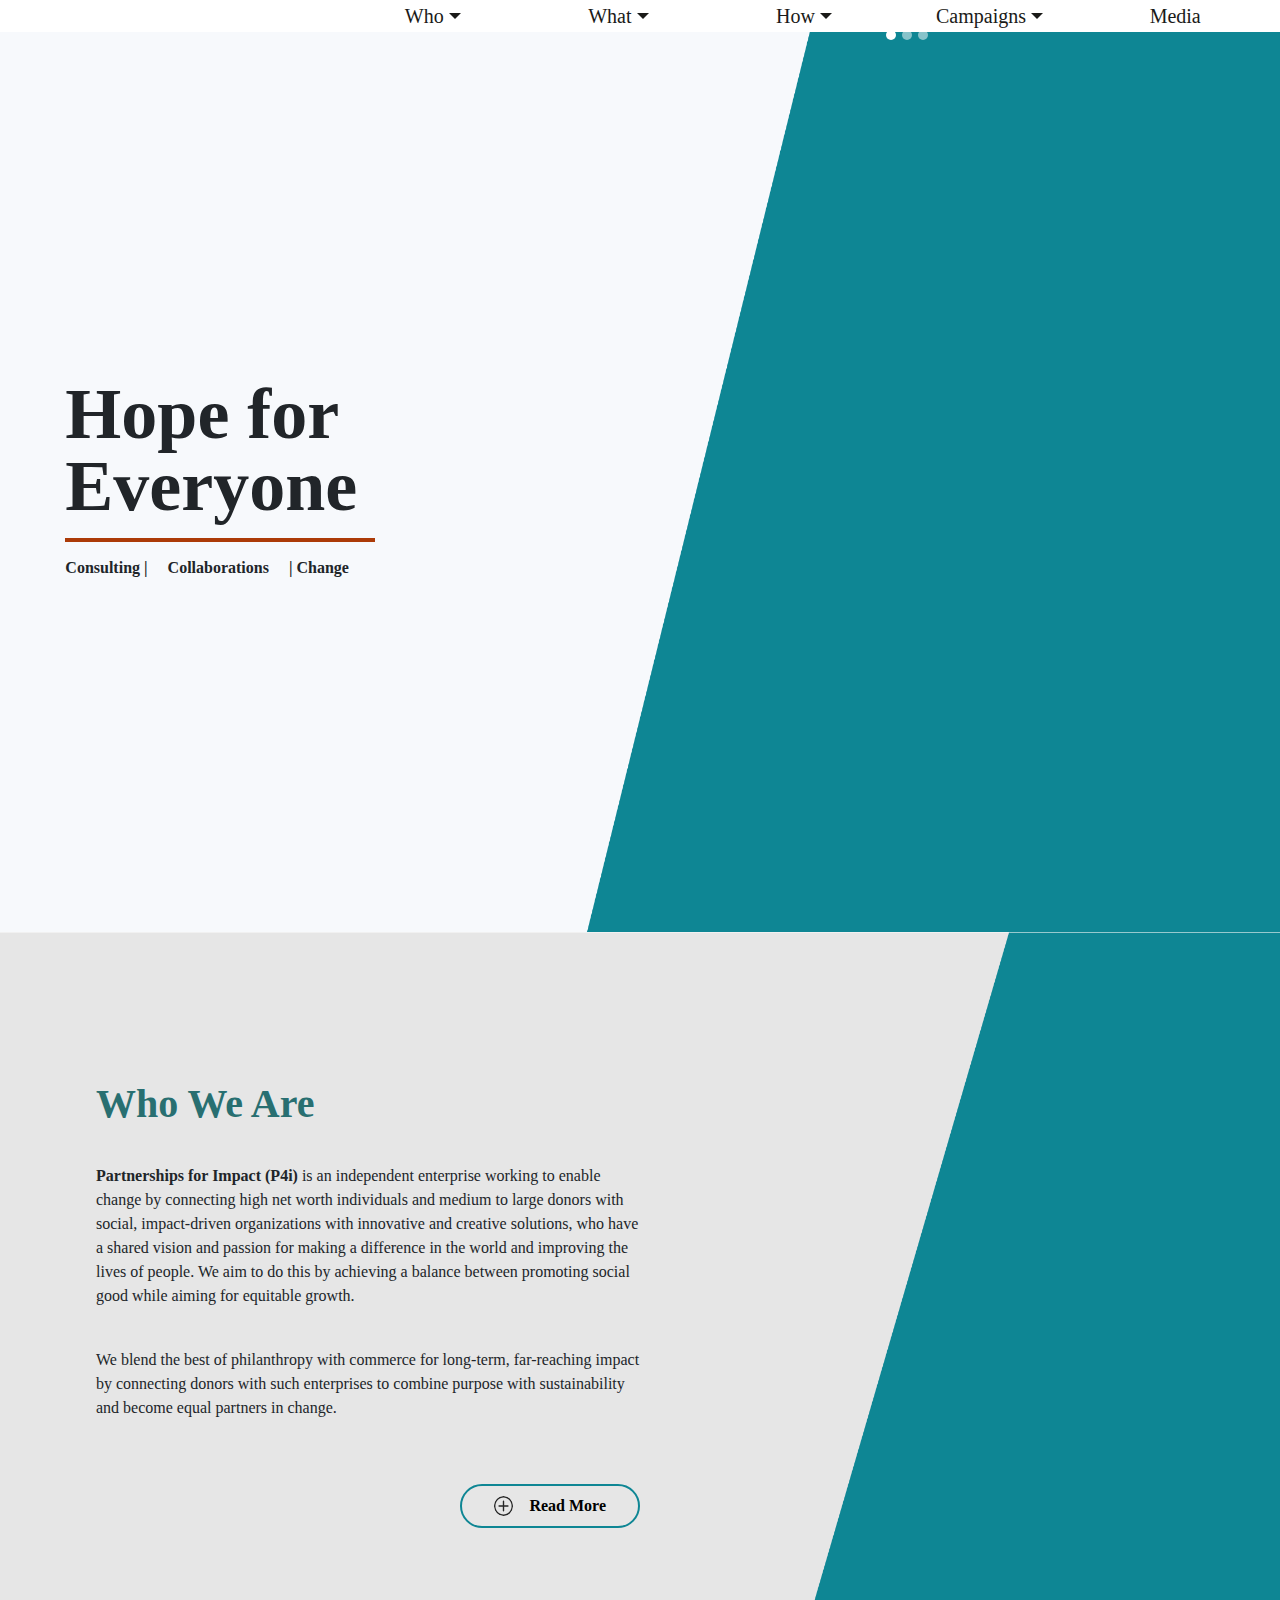
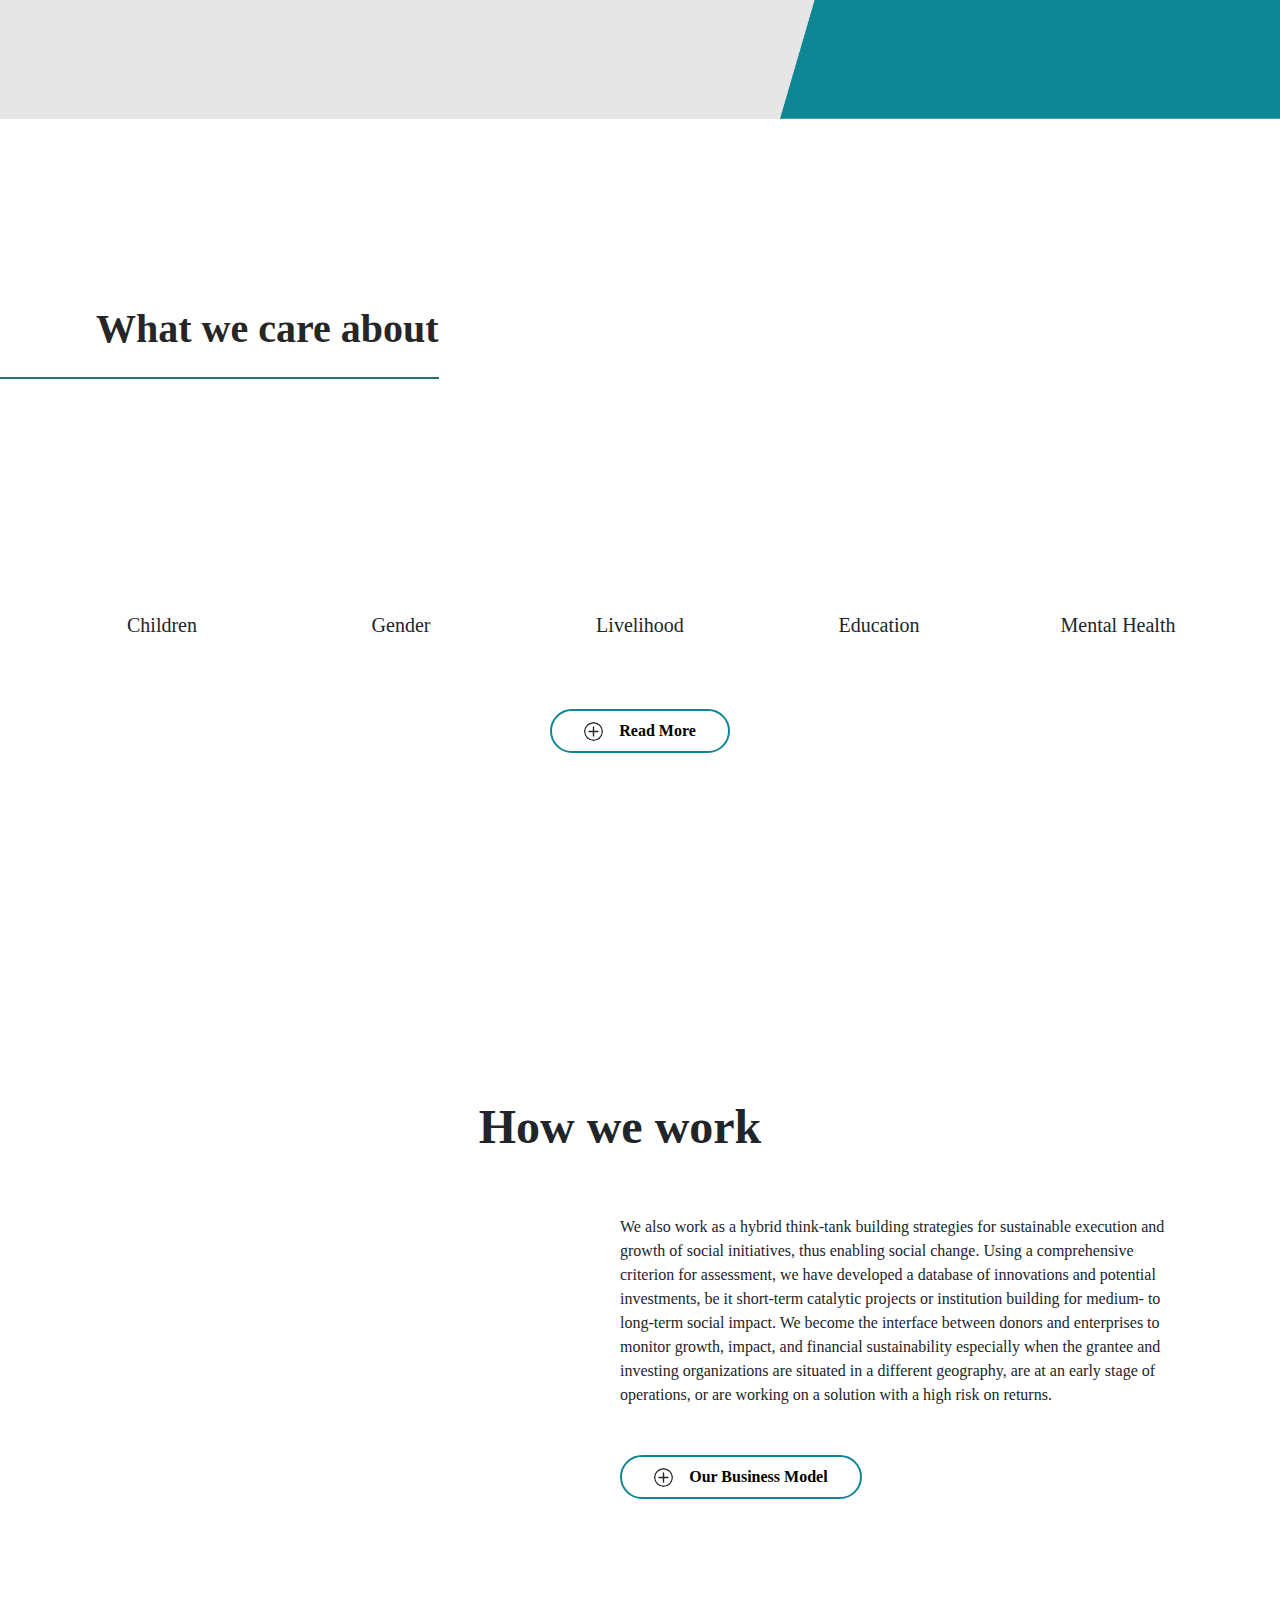
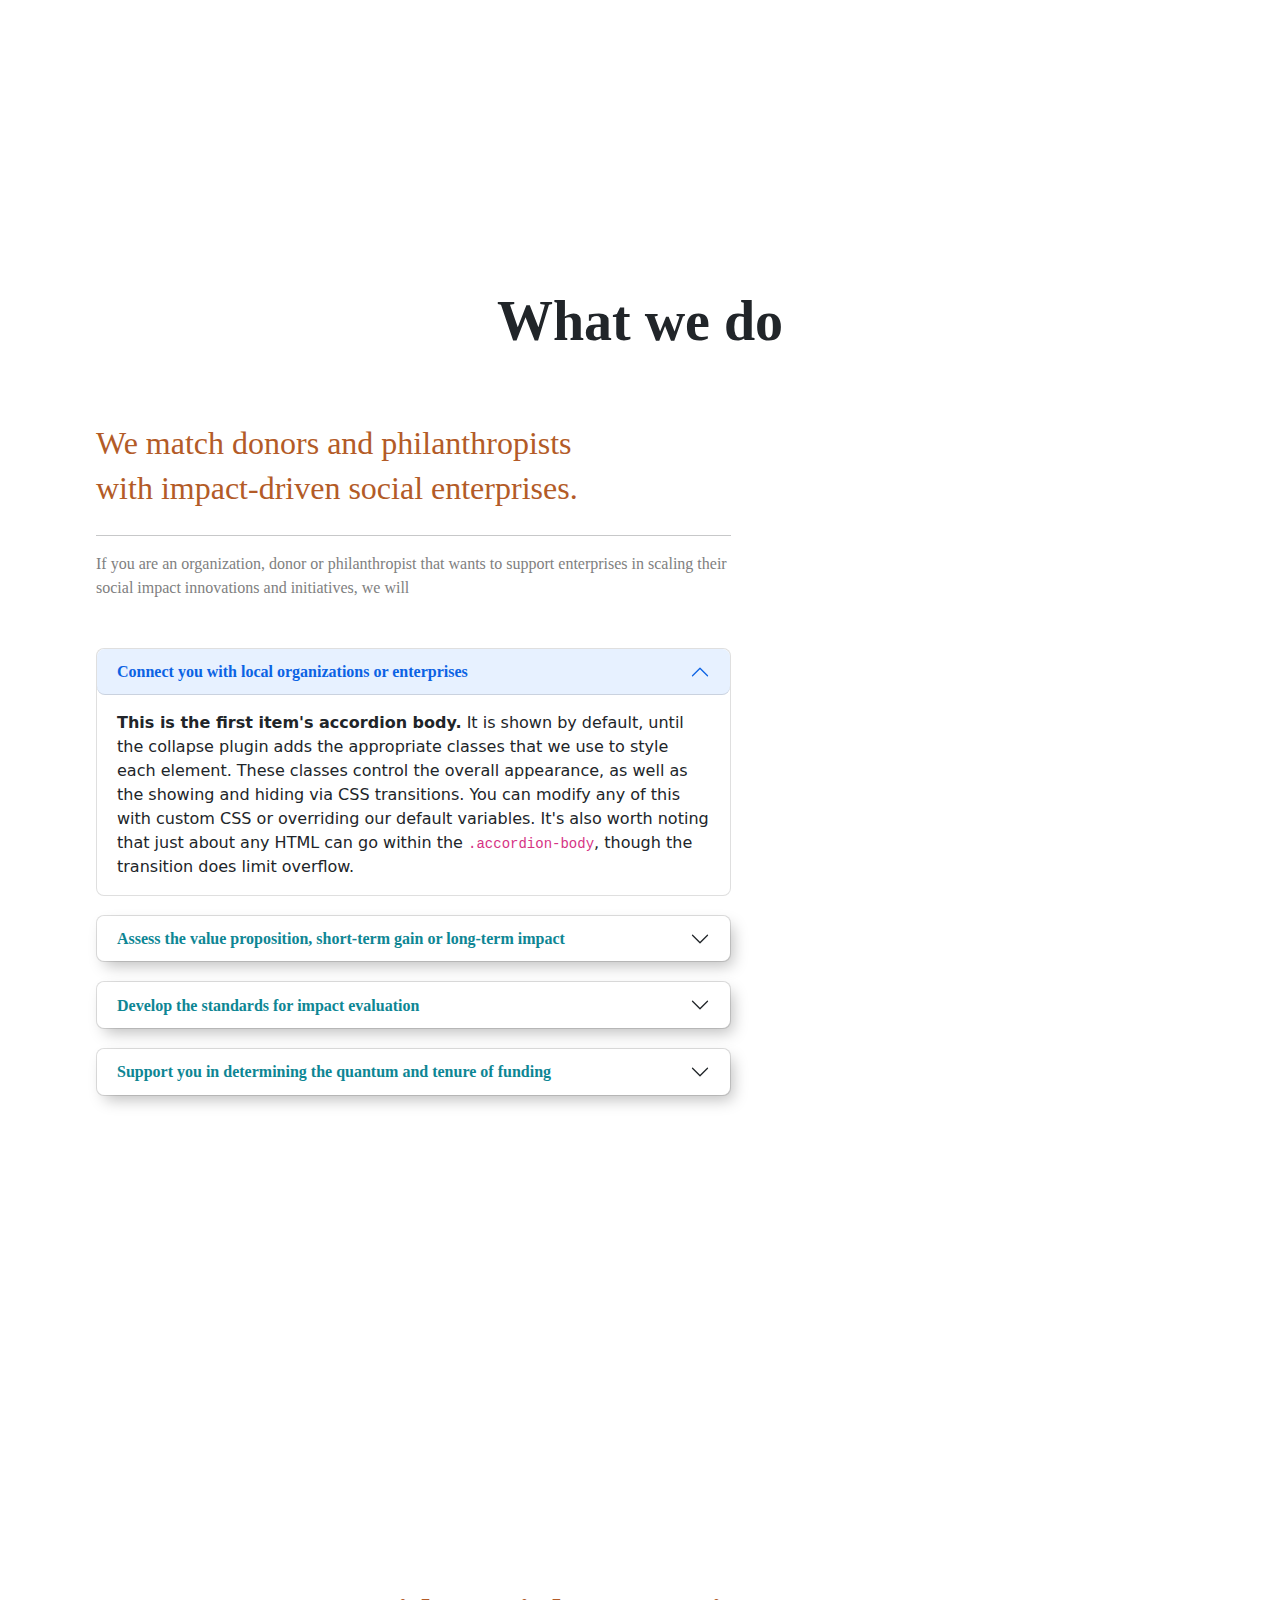
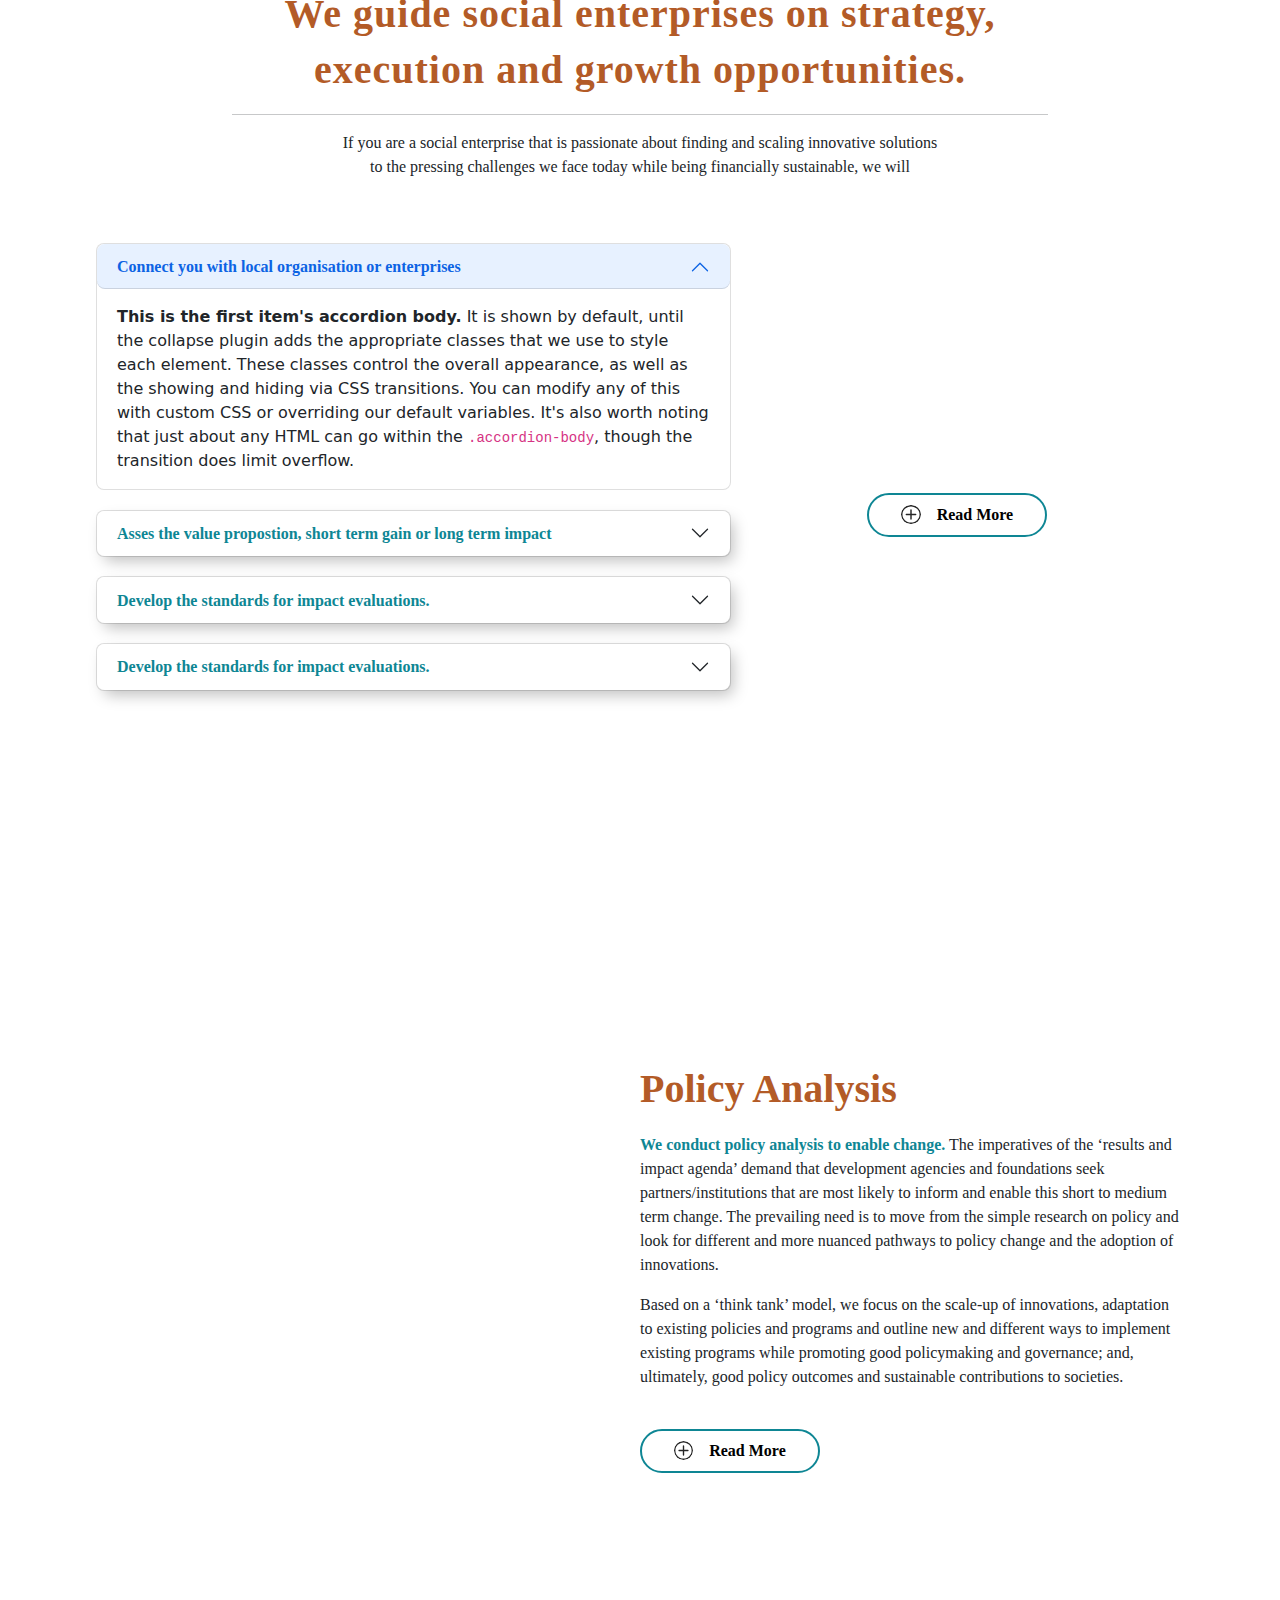
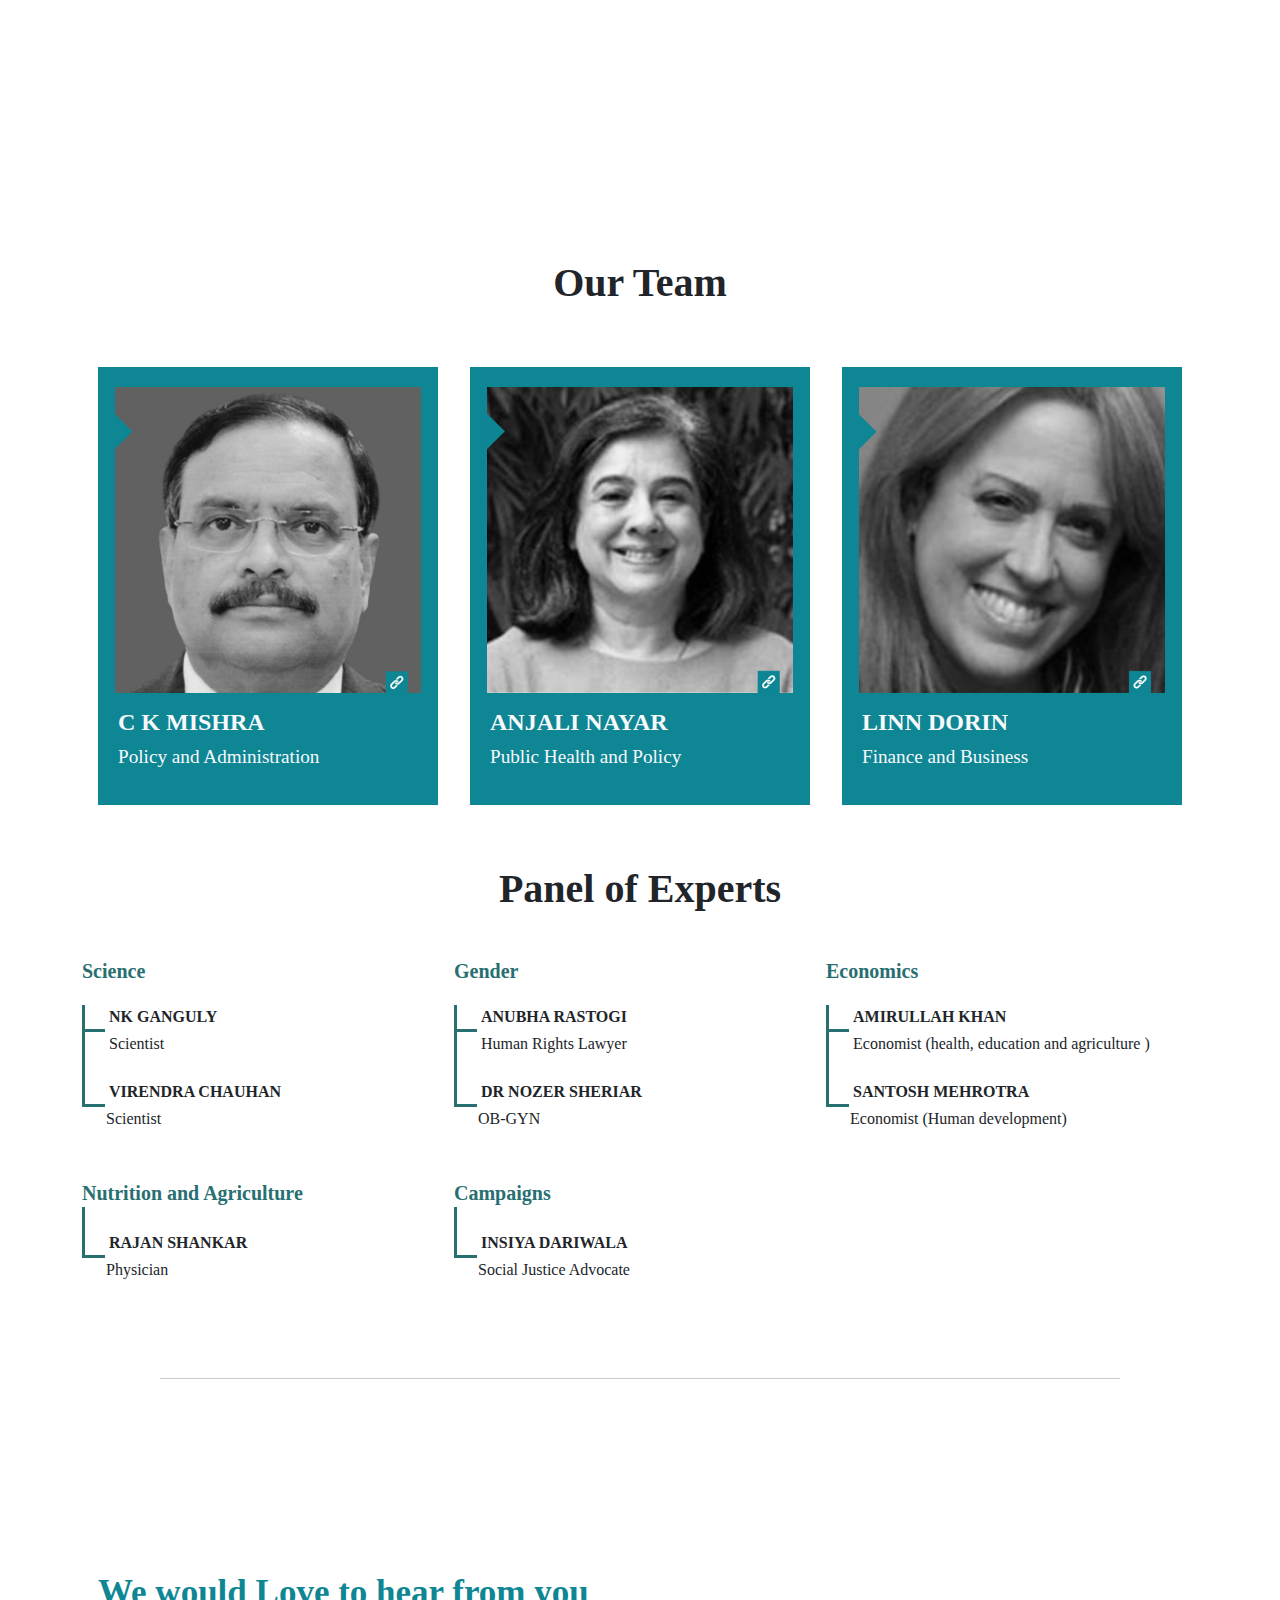
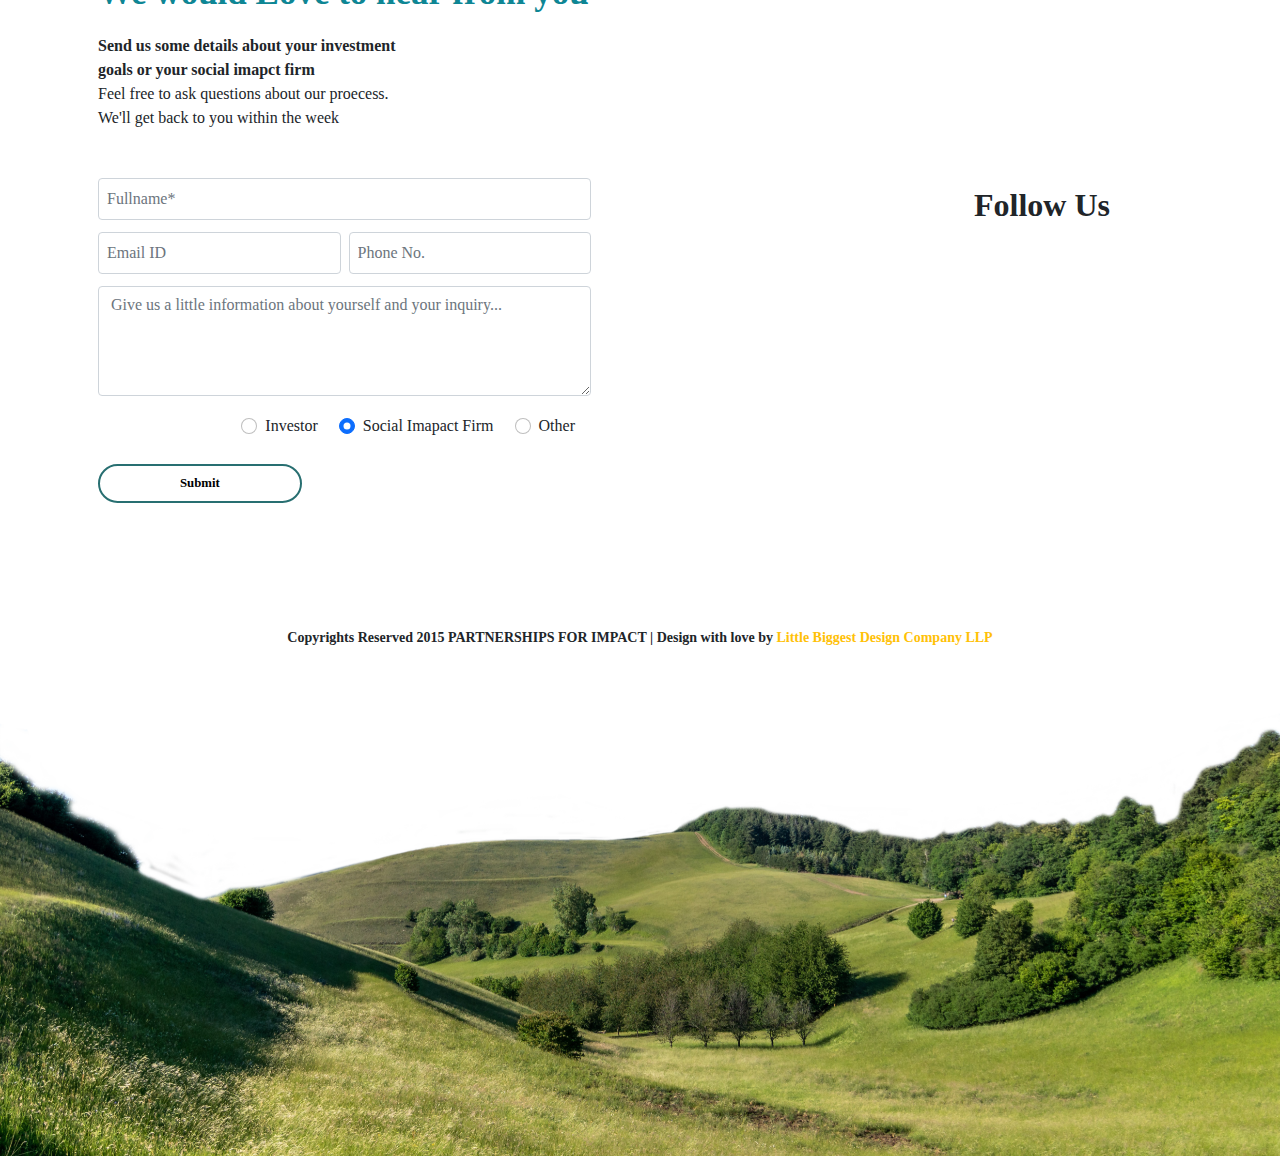
==== commit a74385b7: "Tablet Responsive" ====
--- a/index.html
+++ b/index.html
@@ -10,6 +10,11 @@
       href="https://unpkg.com/boxicons@2.0.7/css/boxicons.min.css"
       rel="stylesheet"
     />
+    <link
+      rel="stylesheet"
+      href="https://cdnjs.cloudflare.com/ajax/libs/animate.css/4.1.1/animate.min.css"
+    />
+    <link rel="stylesheet" href="https://unpkg.com/aos@next/dist/aos.css" />
     <script src="./assets/bootstrap/js/bootstrap.min.js"></script>
     <link rel="stylesheet" href="./assets/bootstrap/css/style.css" />
   </head>
@@ -224,8 +229,12 @@
       </div>
     </div>
     <!--Section 2-->
-    <div class="section-2 py-5">
-      <div class="m-md-5 p-md-5">
+    <div
+      class="section-2 py-lg-3 py-md-1"
+      data-wow-duration="10s"
+      data-wow-delay="10s"
+    >
+      <div class="m-lg-5 p-lg-5 px-md-5">
         <div class="row">
           <div
             class="
@@ -262,7 +271,7 @@
                 my-5 my-md-0
               "
             >
-              <button class="mybtn my-5 text-font-bold">
+              <button class="mybtn my-md-5 text-font-bold">
                 <img class="mybtn-icon" src="./assets/images/plus.svg" />
                 Read More
               </button>
@@ -274,13 +283,14 @@
               col-12 col-md-6
               container
               d-flex
-              p-4 p-md-5
+              p-4 p-lg-5
               justify-content-center
               align-items-center
             "
           >
             <img
               class="sec2img"
+              data-aos="fade-down"
               src="./assets/images/sec3img.png"
               alt=""
               srcset=""
@@ -289,7 +299,7 @@
         </div>
       </div>
     </div>
-    <div class="vertical-line-1"></div>
+    <div class="vertical-line-1" data-aos="fade-down"></div>
     <div class="section-3 d-flex flex-column justify-content-center">
       <div class="ruler ps-md-5">
         <h3 class="heading-font ps-md-5 text-center text-md-start">
@@ -306,6 +316,7 @@
               class="sec3imgs"
               alt=""
               srcset=""
+              data-aos="fade-up"
             />
             <div class="h5 sec3imgs-text">Children</div>
           </div>
@@ -315,6 +326,7 @@
               class="sec3imgs"
               alt=""
               srcset=""
+              data-aos="fade-up"
             />
             <div class="h5 sec3imgs-text">Gender</div>
           </div>
@@ -324,6 +336,7 @@
               class="sec3imgs"
               alt=""
               srcset=""
+              data-aos="fade-up"
             />
             <div class="h5 sec3imgs-text">Livelihood</div>
           </div>
@@ -333,6 +346,7 @@
               class="sec3imgs"
               alt=""
               srcset=""
+              data-aos="fade-up"
             />
             <div class="h5 sec3imgs-text">Education</div>
           </div>
@@ -342,6 +356,7 @@
               class="sec3imgs"
               alt=""
               srcset=""
+              data-aos="fade-up"
             />
             <div class="h5 sec3imgs-text">Mental Health</div>
           </div>
@@ -354,7 +369,7 @@
         </button>
       </div>
     </div>
-    <div class="vertical-line py-5 my-5"></div>
+    <div class="vertical-line py-5 my-5" data-aos="fade-down"></div>
     <!-- how we work -->
     <div class="section-4 p-md-5">
       <div class="p-2 ps-md-5l pe-md-5 pb-md-5 h-100">
@@ -362,6 +377,7 @@
         <div class="row h-75 align-items-center">
           <div class="col-12 col-md-6 d-flex justify-content-center">
             <img
+              data-aos="fade-down"
               class="sec4img"
               src="./assets/images/sec4img.png"
               alt=""
@@ -398,8 +414,8 @@
         <!-- <hr class="sec3-divider-rel" id="divid-2" /> -->
       </div>
     </div>
-    <div class="vertical-line mt-1"></div>
-    <div class="section-5 p-md-5">
+    <div class="vertical-line mt-1" data-aos="fade-down"></div>
+    <div class="section-5 p-lg-5">
       <div class="p-3 p-md-5">
         <div class="display-4 text-center my-5 heading-font">What we do</div>
         <div class="row h-75 align-items-center">
@@ -411,7 +427,7 @@
               </h3>
             </div>
             <hr />
-            <p class="blockquote-footer my-2 text-font px-2 px-md-0">
+            <p class="text-grey my-2 text-font px-2 px-md-0">
               If you are an organization, donor or philanthropist that wants to
               support enterprises in scaling their social impact innovations and
               initiatives, we will
@@ -551,6 +567,7 @@
           <div class="col-12 col-md-5 d-flex justify-content-center">
             <img
               class="sec5img ps-5"
+              data-aos="fade-down"
               src="./assets/images/sec5img.png"
               alt=""
               srcset=""
@@ -559,9 +576,9 @@
         </div>
       </div>
     </div>
-    <div class="vertical-line py-5 my-5"></div>
+    <div class="vertical-line py-5 my-5" data-aos="fade-down"></div>
     <div class="section-6 p-md-5">
-      <div class="p-3 p-md-5 h-100">
+      <div class="p-3 p-lg-5 h-100">
         <div class="text-center my-1">
           <p class="display-6 heading-font brown-font ls-lg">
             We guide social enterprises on strategy,<br />
@@ -707,6 +724,7 @@
           <div class="col-12 col-md-5">
             <img
               class="w-100 p-5"
+              data-aos="fade-down"
               src="./assets/images/hand.png"
               alt=""
               srcset=""
@@ -719,13 +737,18 @@
         </div>
       </div>
     </div>
-    <div class="vertical-line" style="margin-top: -20px"></div>
+    <div
+      class="vertical-line"
+      data-aos="fade-down"
+      style="margin-top: -20px"
+    ></div>
     <div class="section-7 p-md-5">
-      <div class="p-3 p-md-5 h-100">
+      <div class="p-3 p-lg-5 h-100">
         <div class="row h-75 align-items-center">
           <div class="col-12 col-md-6">
             <img
               class="sec5img p-5"
+              data-aos="fade-down"
               src="./assets/images/sec7img.png"
               alt=""
               srcset=""
@@ -768,7 +791,7 @@
         </div>
       </div>
     </div>
-    <div class="vertical-line mb-5"></div>
+    <div class="vertical-line mb-5" data-aos="fade-down"></div>
     <div class="section-8 pt-4 my-5">
       <h2 class="heading-font text-center my-5 display-6">Our Team</h2>
       <div class="container w-md-75">
@@ -1054,7 +1077,13 @@
         <div class="creatives">
           <p class="text-font-bold">
             Copyrights Reserved 2015 PARTNERSHIPS FOR IMPACT | Design with love
-            by Little Biggest Design Company LLP
+            by
+            <a
+              target="_blank"
+              class="text-warning text-decoration-none"
+              href="https://www.littlebiggestdesign.com/"
+              >Little Biggest Design Company LLP</a
+            >
           </p>
         </div>
       </div>
@@ -1063,5 +1092,11 @@
       </div>
     </footer>
     <!--Footer Ends here-->
+    <script src="https://unpkg.com/aos@next/dist/aos.js"></script>
+    <script>
+      AOS.init({
+        duration: 1000,
+      });
+    </script>
   </body>
 </html>
--- a/assets/bootstrap/css/style.css
+++ b/assets/bootstrap/css/style.css
@@ -1,4 +1,5 @@
 @import url("../../fonts/stylesheet.css");
+
 .logo-container {
   display: flex;
   align-items: flex-end;
@@ -64,15 +65,15 @@
 }
 
 .font {
-  font-family: 'gothambold';
+  font-family: "gothambold";
 }
 .font-form {
-  font-family: 'century751_no2_btbold' !important;
+  font-family: "century751_no2_btbold" !important;
 }
 
 .text-font-bold {
   font-family: "gothambold";
-  font-weight: 600;
+  font-weight: bold;
 }
 
 .divider-line {
@@ -98,7 +99,7 @@
 .section-3 .heading-font {
   margin-top: 40px;
   font-size: 40px;
-  color: #191919;
+  color: #262626;
   padding-bottom: 20px;
 }
 .carousel {
@@ -182,7 +183,6 @@
   font-family: "century751_no2_btregular";
   letter-spacing: 1.4;
   line-height: 1.4;
-
 }
 .blue-font {
   color: #0e8694;
@@ -331,7 +331,7 @@
   font-weight: 300;
   padding-left: 20px;
   text-align: left;
-  line-height: .8;
+  line-height: 0.8;
 }
 
 .team-box .square {
@@ -343,7 +343,7 @@
   transform: rotate(45deg);
 }
 .vertical-line-1 {
-  border-left: 4px solid #286f71;
+  border-left: 4px solid #0e8694;
   height: 150px;
   width: 4px;
   position: relative;
@@ -351,11 +351,15 @@
   top: -80px;
 }
 .vertical-line {
-  border-left: 4px solid #286f71;
+  border-left: 4px solid #0e8694;
   height: 150px;
   width: 4px;
   position: relative;
   left: 50%;
+}
+
+.text-grey {
+  color: grey;
 }
 
 footer .heading-font {
@@ -403,6 +407,13 @@
     transform: rotate(45deg);
     margin-left: 4px;
   }
+  .section-2 {
+    margin-top: 9rem;
+  }
+  .vertical-line {
+    height: 100px;
+    top: 10px;
+  }
 
   .team-box .text-font {
     font-size: 10x;
@@ -421,3 +432,46 @@
 .lg-line {
   border-left: 3px solid #286f71;
 }
+
+@media (max-width: 768px) {
+  .section-1 {
+    height: 35vh;
+  }
+
+  .section-1 .heading-font {
+    font-size: 30px;
+  }
+  .section-1 .text-font-bold {
+    font-size: 14px;
+    padding: 0;
+  }
+  .sec3imgs {
+    width: 100px;
+  }
+  .sec3imgs-text {
+    font-size: 14px;
+  }
+  .text-font {
+    font-size: 14px;
+  }
+  .heading-font,
+  .brown-font {
+    font-size: 24px !important;
+  }
+  .accordian-body {
+    font-size: 14px !important;
+  }
+  .team-box .member-name {
+    font-size: 1rem !important;
+  }
+  .team-box .designation {
+    font-size: 0.8rem !important;
+  }
+  .section-9 .fs-5,
+  .content-div {
+    font-size: 16px !important;
+  }
+  .vertical-line-1 {
+    top: -30px;
+  }
+}
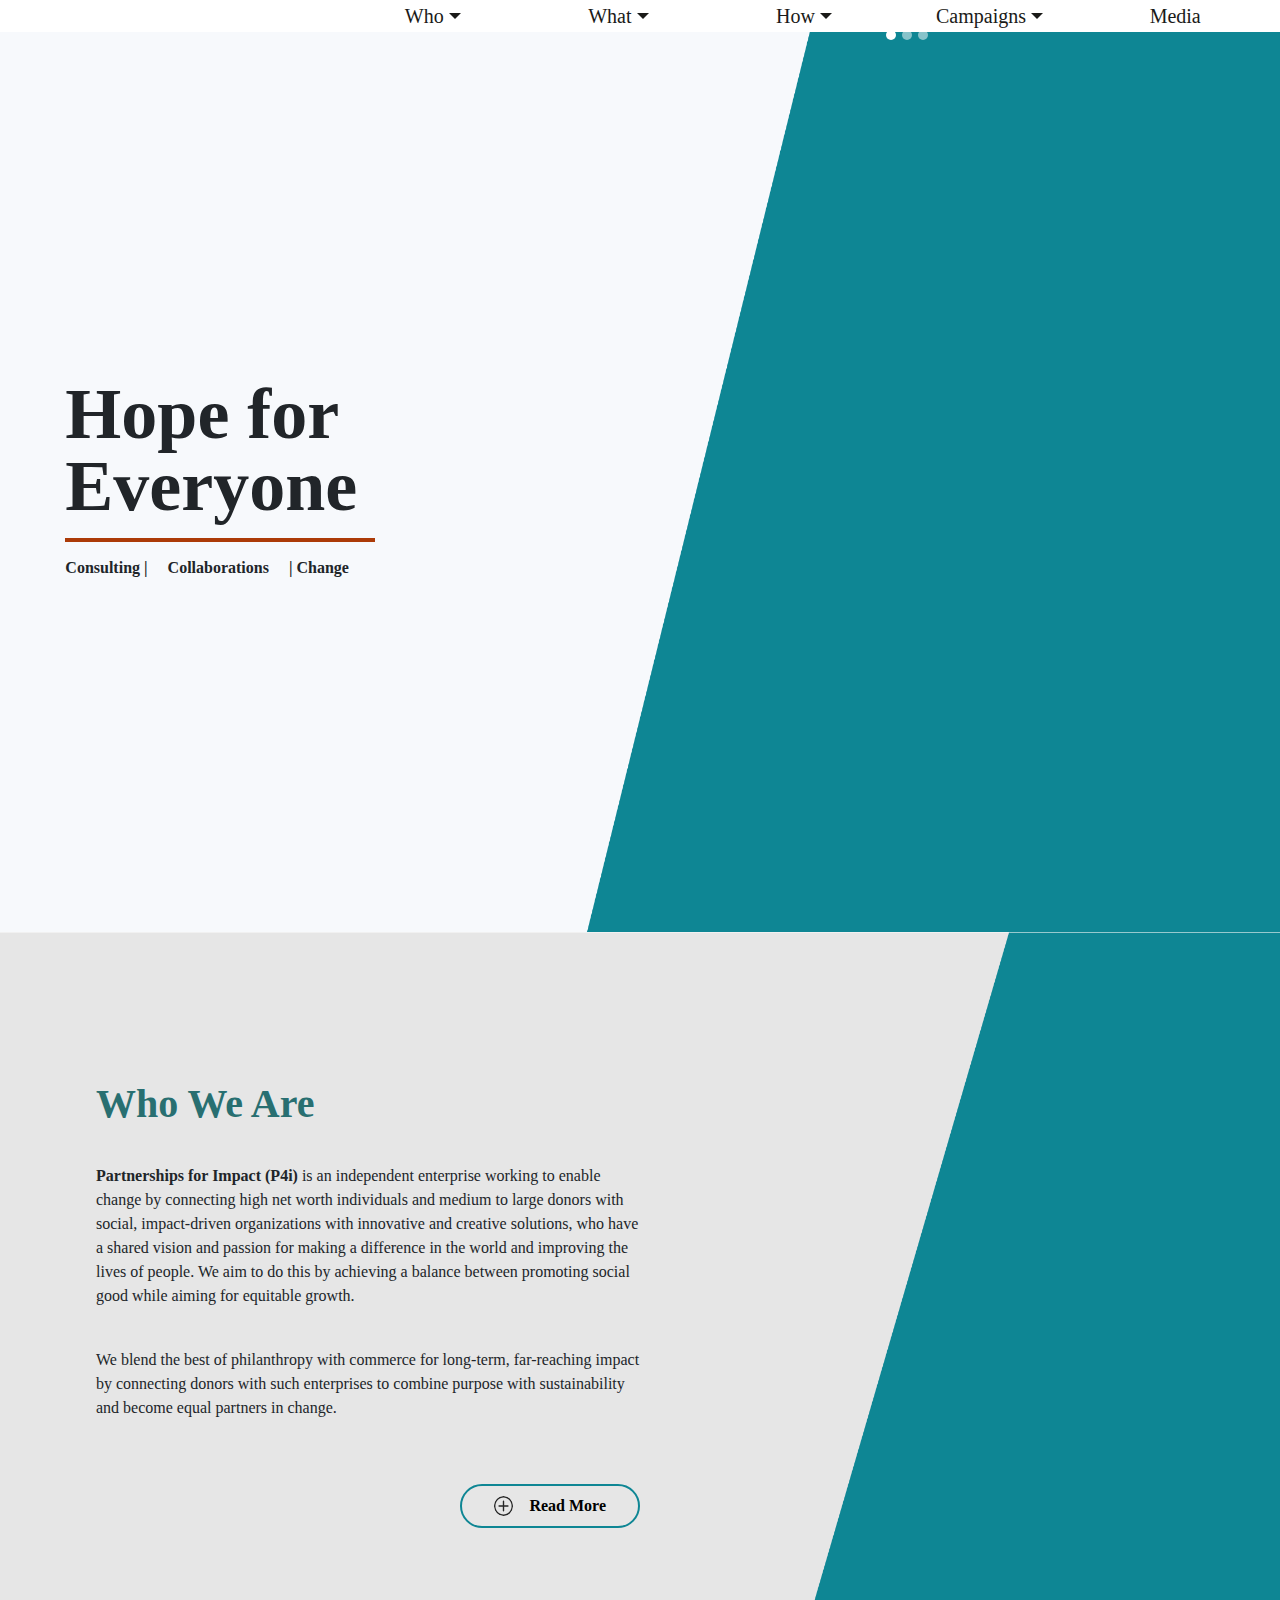
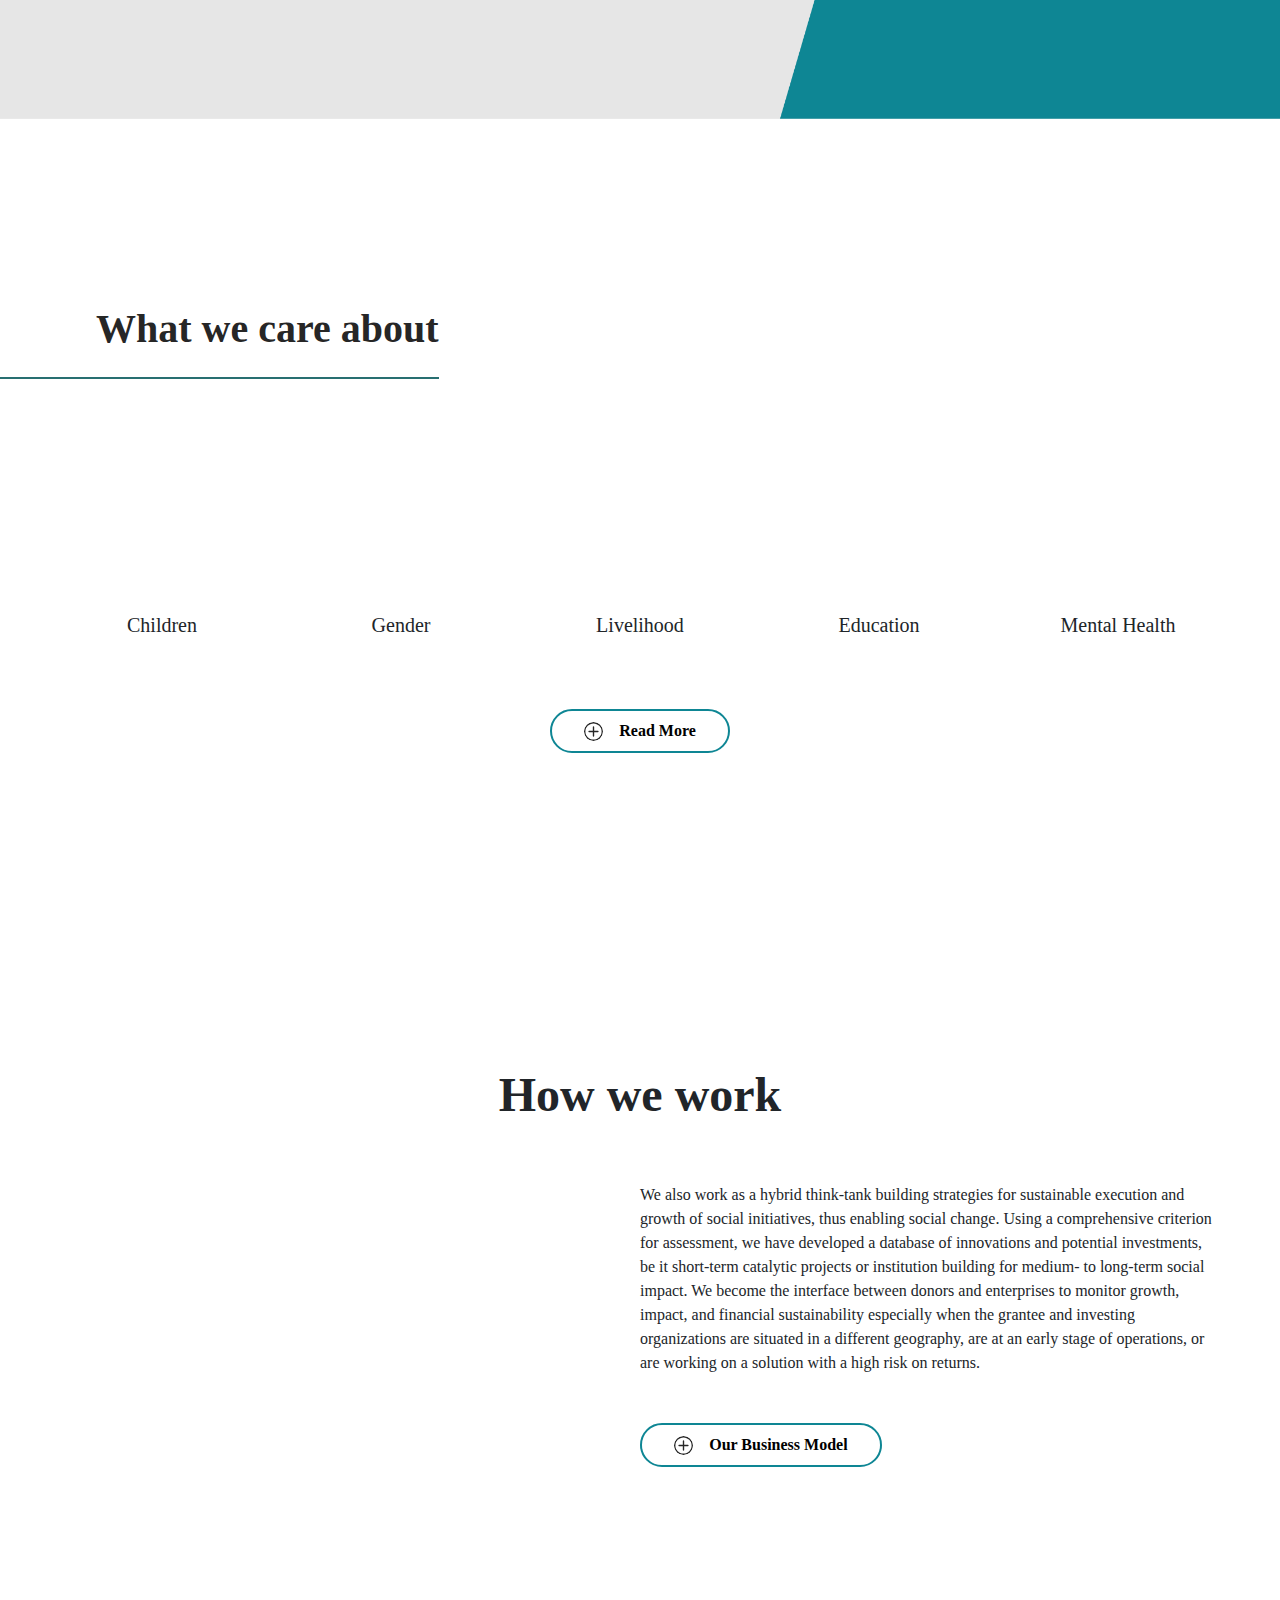
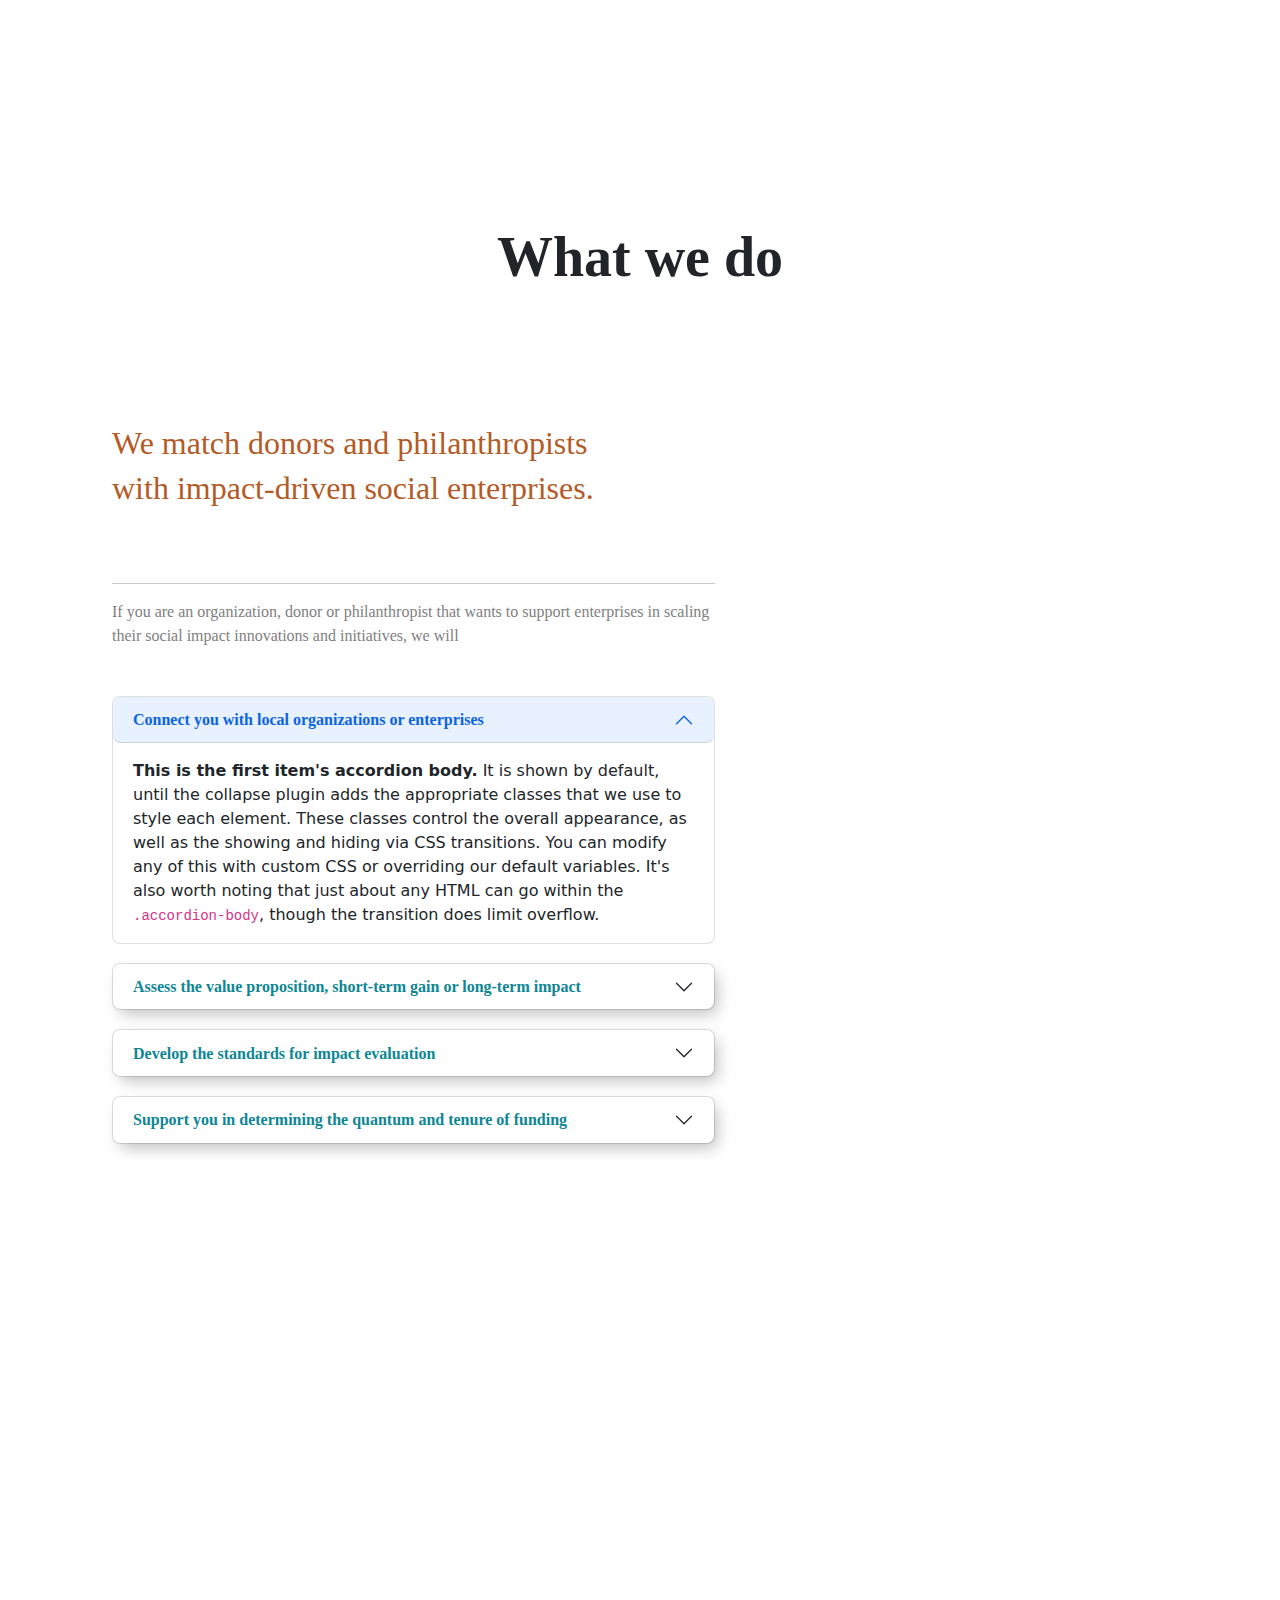
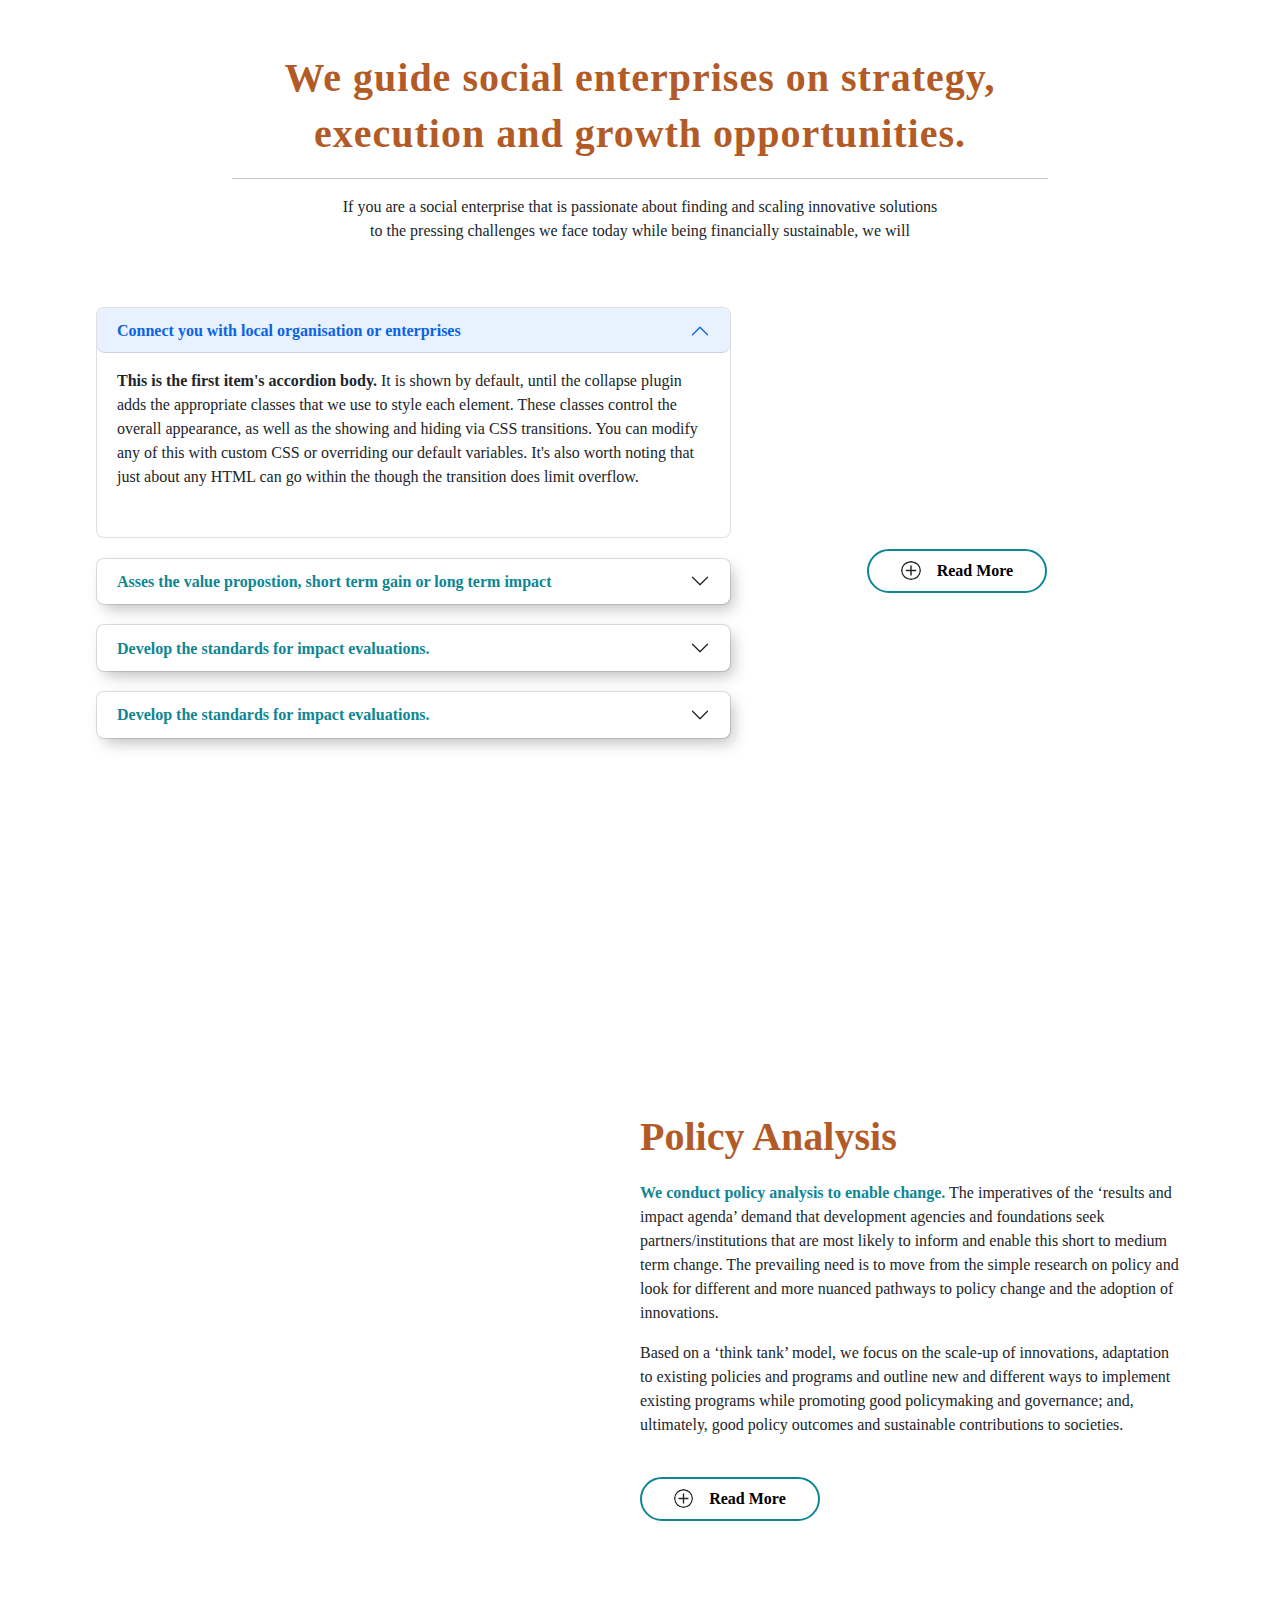
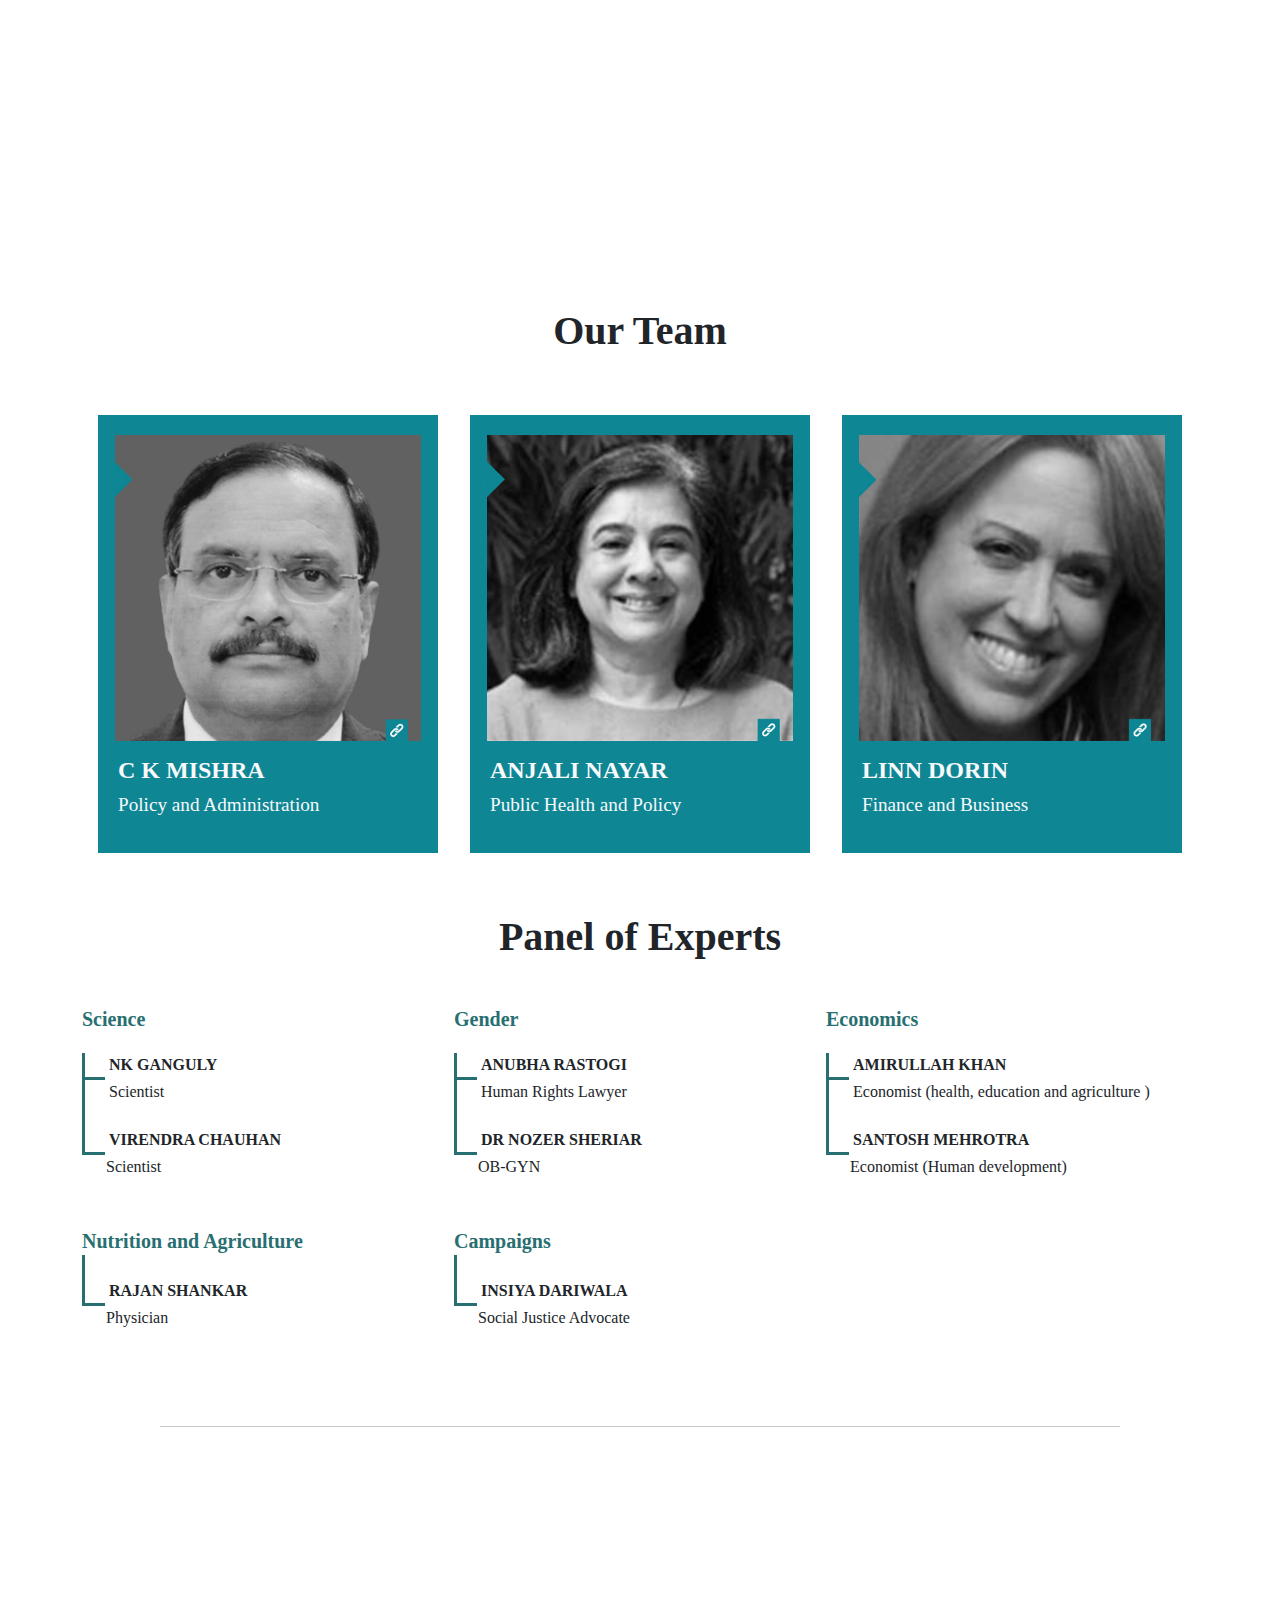
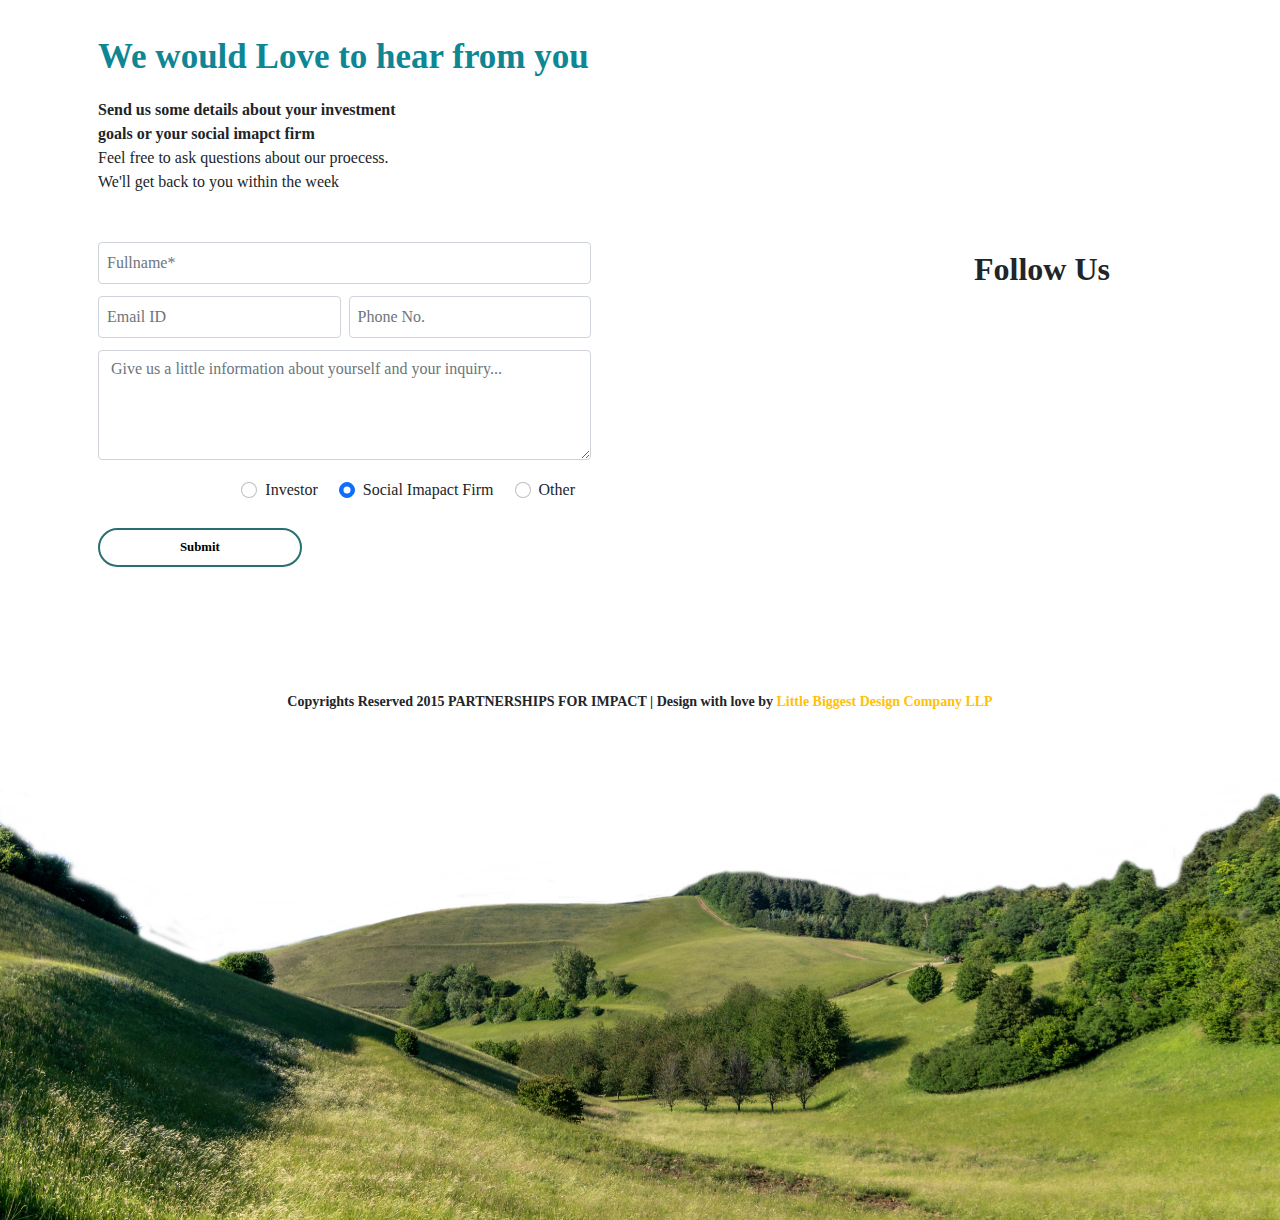
==== commit 0e27a347: "Tablet Responsive mode" ====
--- a/index.html
+++ b/index.html
@@ -159,7 +159,7 @@
           <div class="heading-cont"></div>
           <p class="h6 text-font-bold text-center text-md-start">
             <span class="pr-1">Consulting</span> |
-            <span class="px-3">Collaborations</span> |
+            <span class="px-lg-3">Collaborations</span> |
             <span class="pe-2">Change</span>
           </p>
         </div>
@@ -302,7 +302,7 @@
     <div class="vertical-line-1" data-aos="fade-down"></div>
     <div class="section-3 d-flex flex-column justify-content-center">
       <div class="ruler ps-md-5">
-        <h3 class="heading-font ps-md-5 text-center text-md-start">
+        <h3 class="heading-font ps-lg-5 text-center text-md-start">
           What we care about
         </h3>
       </div>
@@ -371,14 +371,14 @@
     </div>
     <div class="vertical-line py-5 my-5" data-aos="fade-down"></div>
     <!-- how we work -->
-    <div class="section-4 p-md-5">
-      <div class="p-2 ps-md-5l pe-md-5 pb-md-5 h-100">
+    <div class="section-4 p-md-5 p-lg-3">
+      <div class="p-2 ps-md-5 pe-md-5 pb-md-5 h-100">
         <div class="display-5 text-center mb-3 heading-font">How we work</div>
         <div class="row h-75 align-items-center">
           <div class="col-12 col-md-6 d-flex justify-content-center">
             <img
               data-aos="fade-down"
-              class="sec4img"
+              class="sec4img w-100"
               src="./assets/images/sec4img.png"
               alt=""
               srcset=""
@@ -416,18 +416,43 @@
     </div>
     <div class="vertical-line mt-1" data-aos="fade-down"></div>
     <div class="section-5 p-lg-5">
-      <div class="p-3 p-md-5">
+      <div class="p-3 p-lg-5">
         <div class="display-4 text-center my-5 heading-font">What we do</div>
         <div class="row h-75 align-items-center">
-          <div class="col-12 col-md-7">
-            <div class="h3 my-4">
-              <h3 class="brown-font fs-2 px-2 px-md-0">
+          <div class="col-12 col-lg-7 p-md-3">
+            <div class="row d-flex d-lg-none">
+              <div class="col-sm-7">
+                <div class="h3 my-4">
+                  <h3 class="brown-font fs-2 px-2 px-md-0 p-lg-5">
+                    We match donors and philanthropists<br />
+                    with impact-driven social enterprises.
+                  </h3>
+                </div>
+                <hr />
+                <p class="text-grey my-2 text-font px-2 px-md-0">
+                  If you are an organization, donor or philanthropist that wants to
+                  support enterprises in scaling their social impact innovations and
+                  initiatives, we will
+                </p>
+              </div>
+              <div class="col-sm-5">
+                <img
+                class="sec5img ps-5 w-sm-100 d-none d-sm-block "
+                data-aos="fade-down"
+                src="./assets/images/sec5img.png"
+                alt=""
+                srcset=""
+              />
+              </div>
+            </div>
+            <div class="h3 my-4 tablet">
+              <h3 class="brown-font fs-2 px-2 px-md-0 p-md-5">
                 We match donors and philanthropists<br />
                 with impact-driven social enterprises.
               </h3>
             </div>
-            <hr />
-            <p class="text-grey my-2 text-font px-2 px-md-0">
+            <hr class="tablet" />
+            <p class="text-grey my-2 text-font px-2 px-md-0 tablet">
               If you are an organization, donor or philanthropist that wants to
               support enterprises in scaling their social impact innovations and
               initiatives, we will
@@ -564,9 +589,9 @@
               </div>
             </div>
           </div>
-          <div class="col-12 col-md-5 d-flex justify-content-center">
+          <div class="col-12 col-lg-5 d-flex justify-content-center">
             <img
-              class="sec5img ps-5"
+              class="sec5img ps-5 w-lg-50 tablet
               data-aos="fade-down"
               src="./assets/images/sec5img.png"
               alt=""
@@ -612,17 +637,17 @@
                   class="accordion-collapse collapse show"
                   aria-labelledby="panelsStayOpen-headingOne"
                 >
-                  <div class="accordion-body">
-                    <strong>This is the first item's accordion body.</strong> It
+                  <div class="accordion-body text-font">
+                   <p class="text-font fs-lg-6"><strong>This is the first item's accordion body.</strong> It
                     is shown by default, until the collapse plugin adds the
                     appropriate classes that we use to style each element. These
                     classes control the overall appearance, as well as the
                     showing and hiding via CSS transitions. You can modify any
                     of this with custom CSS or overriding our default variables.
                     It's also worth noting that just about any HTML can go
-                    within the <code>.accordion-body</code>, though the
+                    within the though the
                     transition does limit overflow.
-                  </div>
+                  </div></p> 
                 </div>
               </div>
               <div class="accordion-item">
@@ -723,7 +748,7 @@
           </div>
           <div class="col-12 col-md-5">
             <img
-              class="w-100 p-5"
+              class="w-100 p-3 p-md-5"
               data-aos="fade-down"
               src="./assets/images/hand.png"
               alt=""
@@ -784,7 +809,7 @@
               good policy outcomes and sustainable contributions to societies.
             </p>
             <button class="mybtn text-font-bold my-4">
-              <img src="./assets/images/plus.svg" alt="" class="mybtn-icon" />
+              <img src="./assets/images/plus.svg" alt="" class="mybtn-icon " />
               Read More
             </button>
           </div>
@@ -944,8 +969,13 @@
     <footer>
       <div class="container py-5">
         <div class="row footer-row g-3">
+          <div class="col-12 d-flex justify-content-center">
+            <div class="logo-row d-lg-none">
+              <img src="./assets/images/logo.png" class="logo" alt="" />
+            </div>
+          </div>
           <div class="col-12 col-md-6">
-            <div class="logo-row">
+            <div class="logo-row tablet ">
               <img src="./assets/images/logo.png" class="logo" alt="" />
             </div>
             <div class="container">
--- a/assets/bootstrap/css/style.css
+++ b/assets/bootstrap/css/style.css
@@ -407,6 +407,9 @@
     transform: rotate(45deg);
     margin-left: 4px;
   }
+  .mobile {
+    display: none;
+  }
   .section-2 {
     margin-top: 9rem;
   }
@@ -439,11 +442,10 @@
   }
 
   .section-1 .heading-font {
-    font-size: 30px;
-  }
-  .section-1 .text-font-bold {
-    font-size: 14px;
-    padding: 0;
+    font-size: 35px;
+  }
+  .text-font-bold {
+    font-size: 12px;
   }
   .sec3imgs {
     width: 100px;
@@ -452,14 +454,13 @@
     font-size: 14px;
   }
   .text-font {
-    font-size: 14px;
-  }
-  .heading-font,
+    font-size: 12px !important;
+  }
+  .heading-font {
+    font-size: 24px !important;
+  }
   .brown-font {
-    font-size: 24px !important;
-  }
-  .accordian-body {
-    font-size: 14px !important;
+    font-size: 18px !important;
   }
   .team-box .member-name {
     font-size: 1rem !important;
@@ -474,4 +475,19 @@
   .vertical-line-1 {
     top: -30px;
   }
-}
+  button {
+    font-size: 14px !important;
+  }
+  .heading-cont {
+    width: 55%;
+  }
+  .section-5 .sec5img {
+    width: 80%;
+  }
+  .tablet {
+    display: none;
+  }
+  .footer .heading-font {
+    padding-top: 0;
+  }
+}
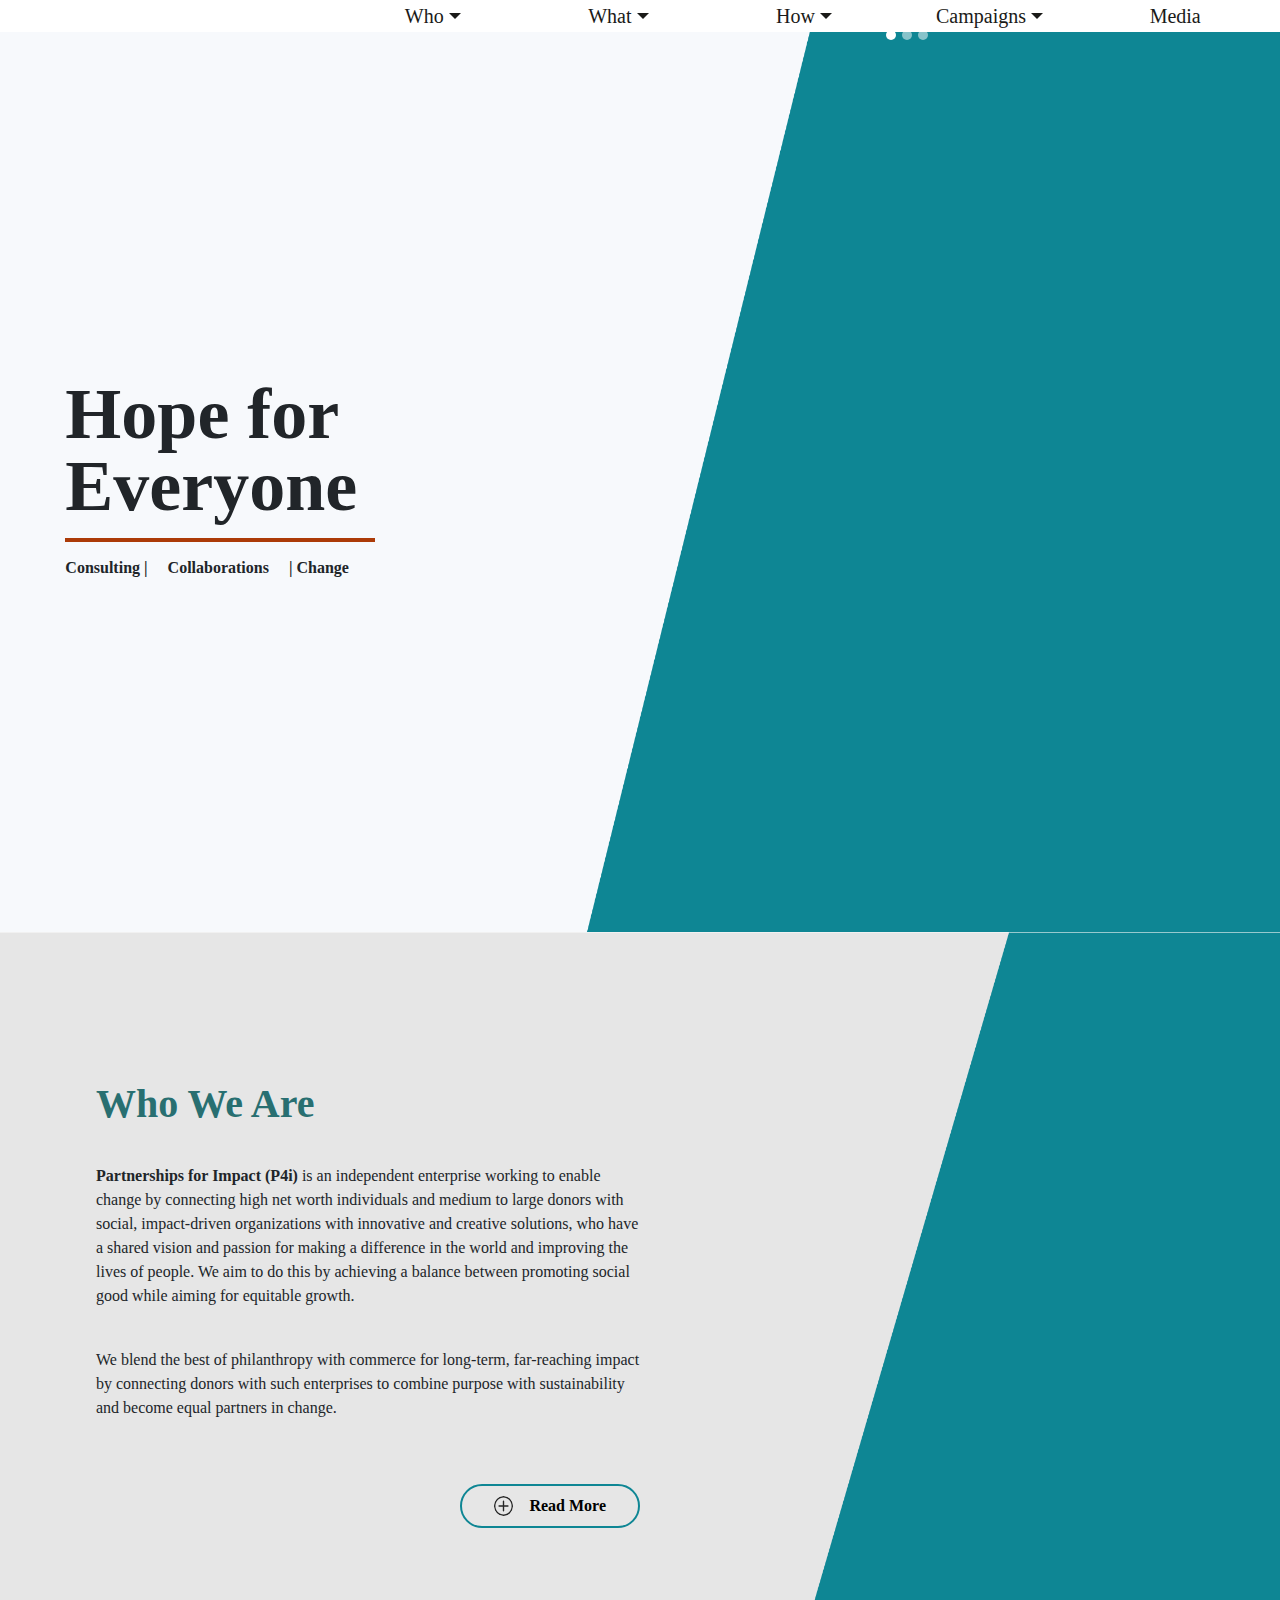
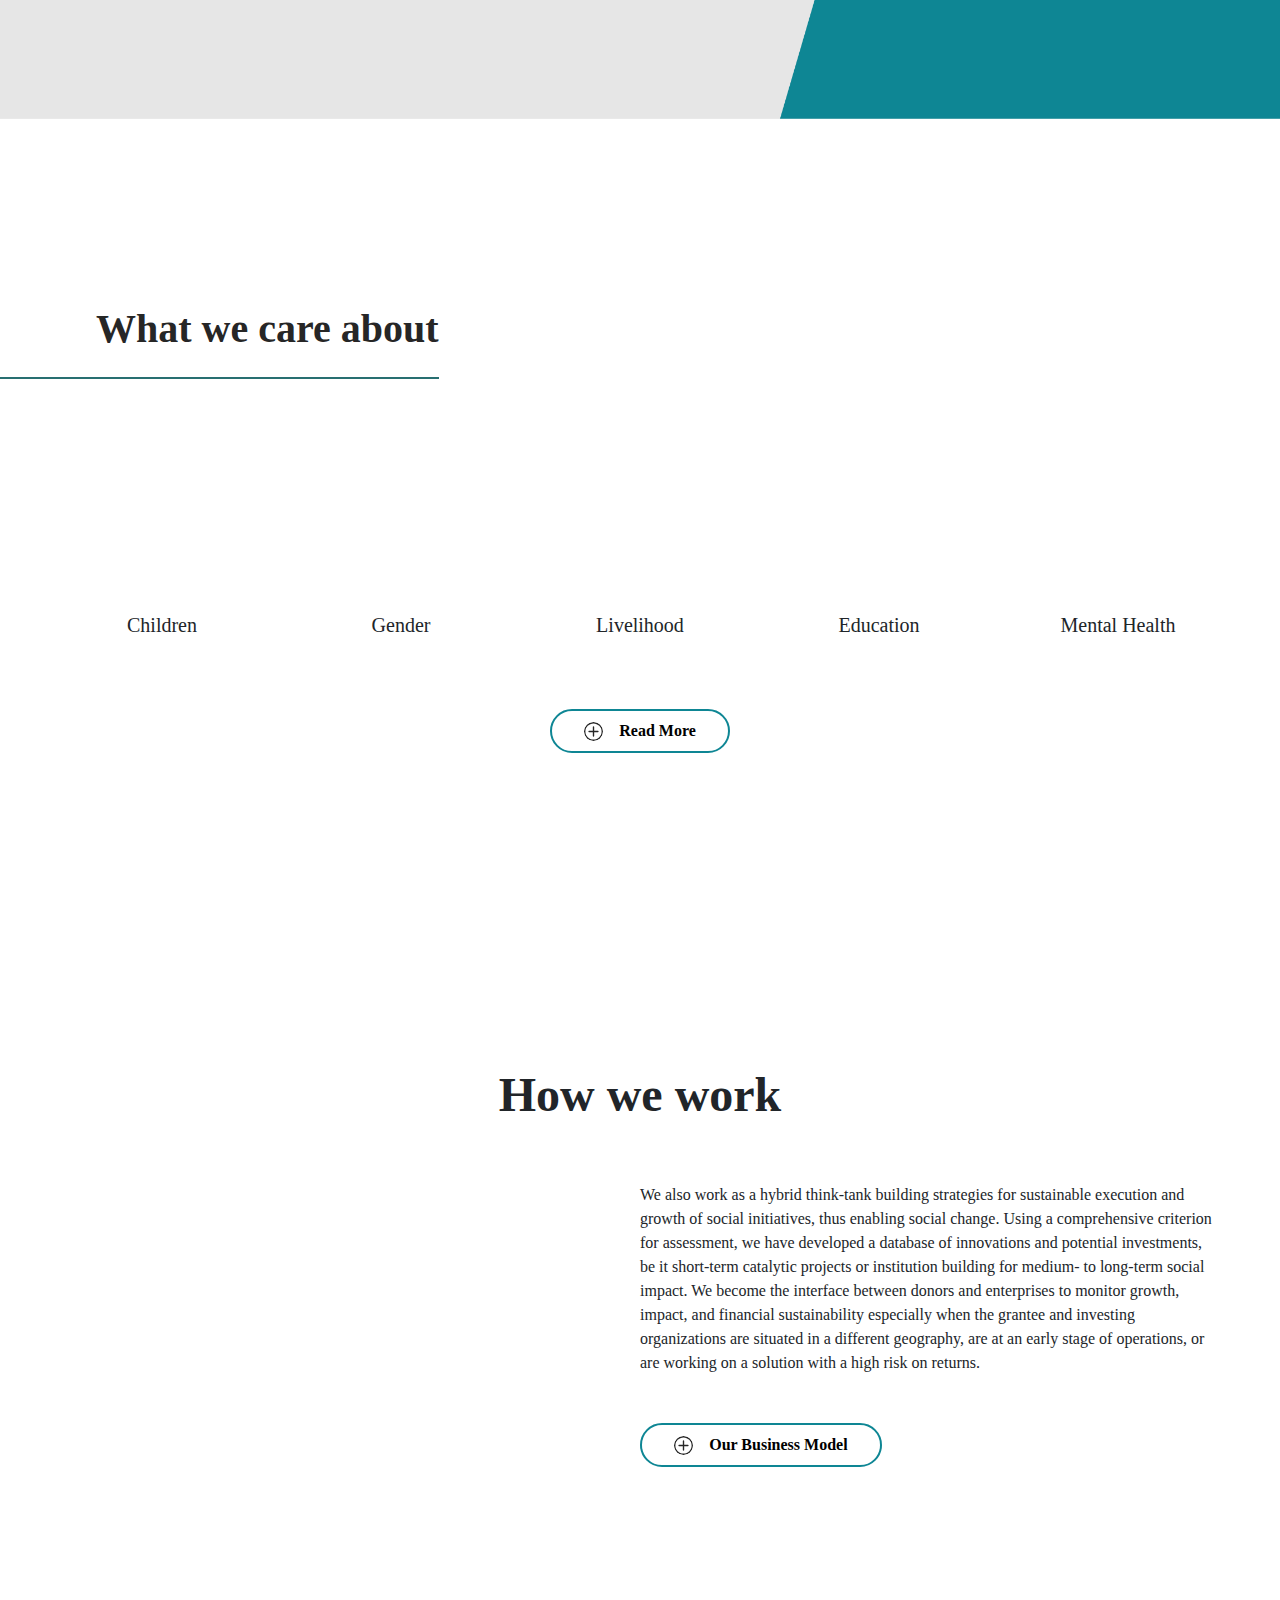
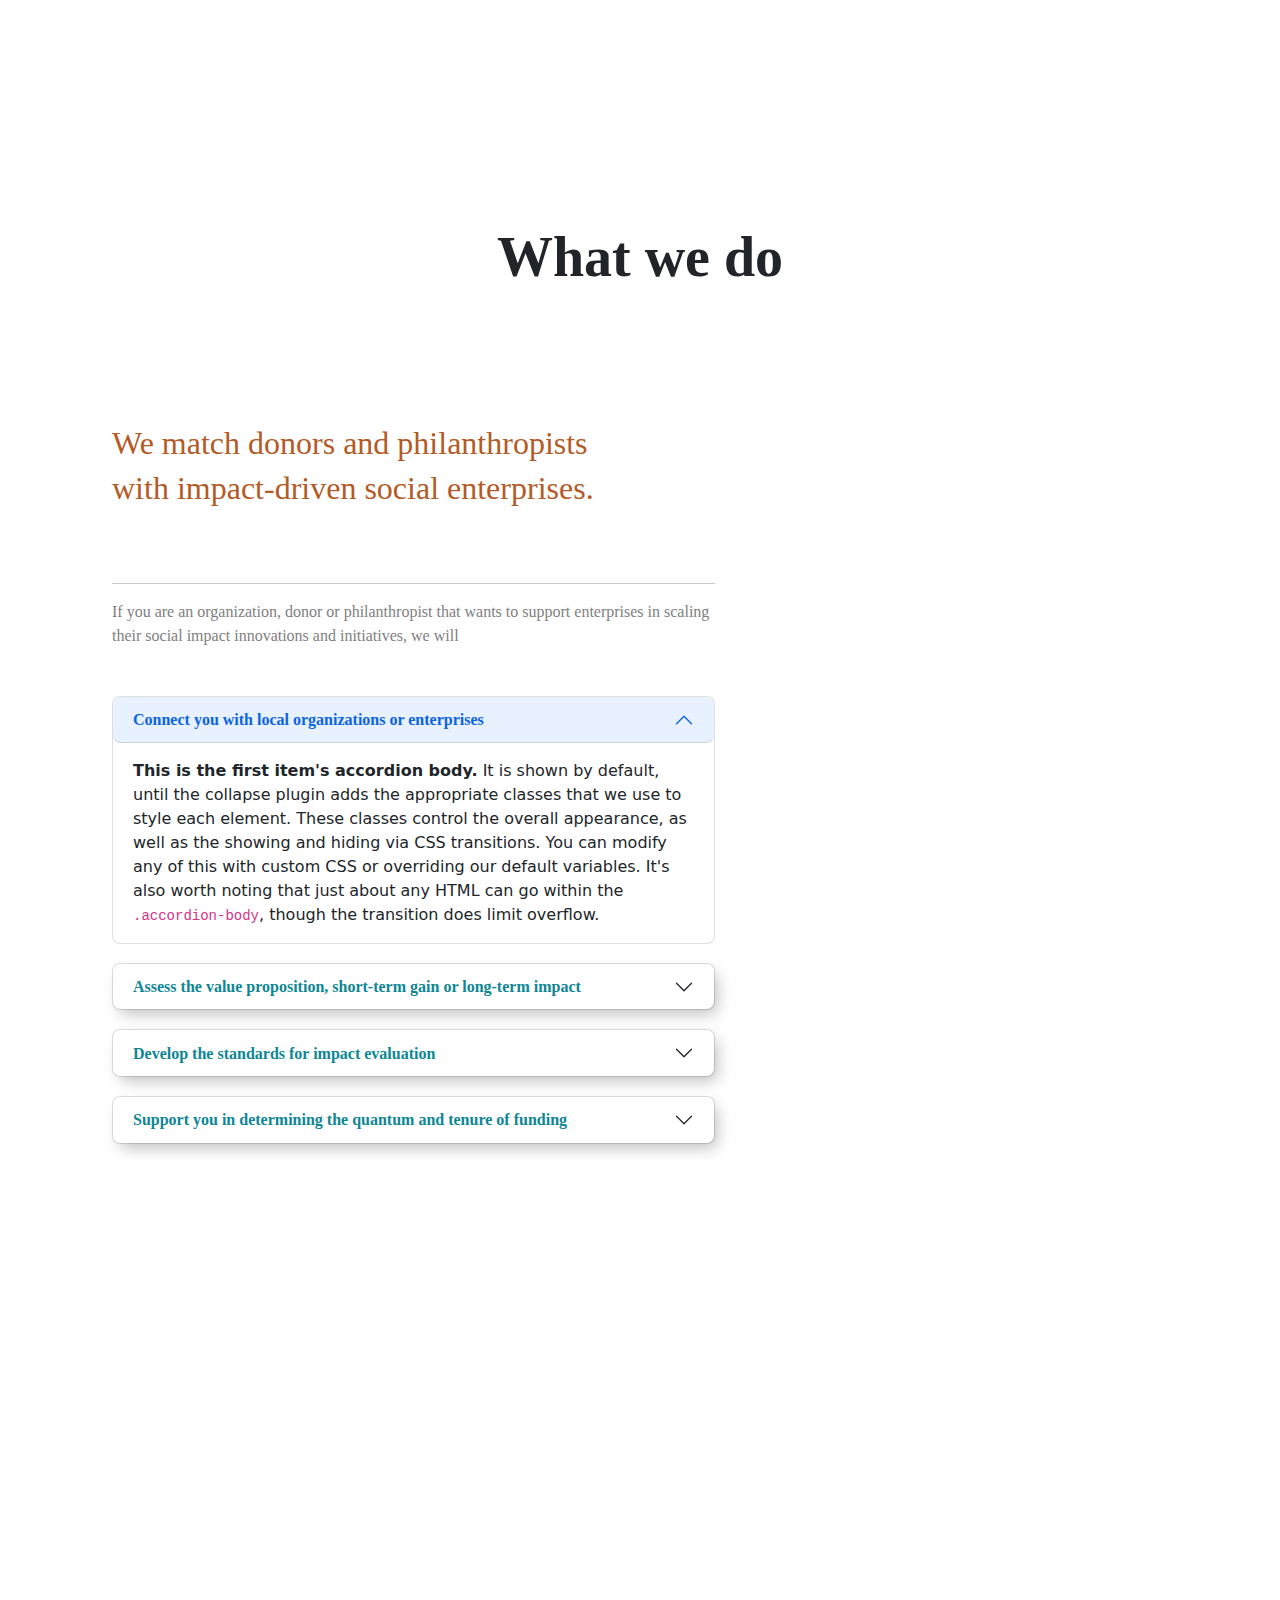
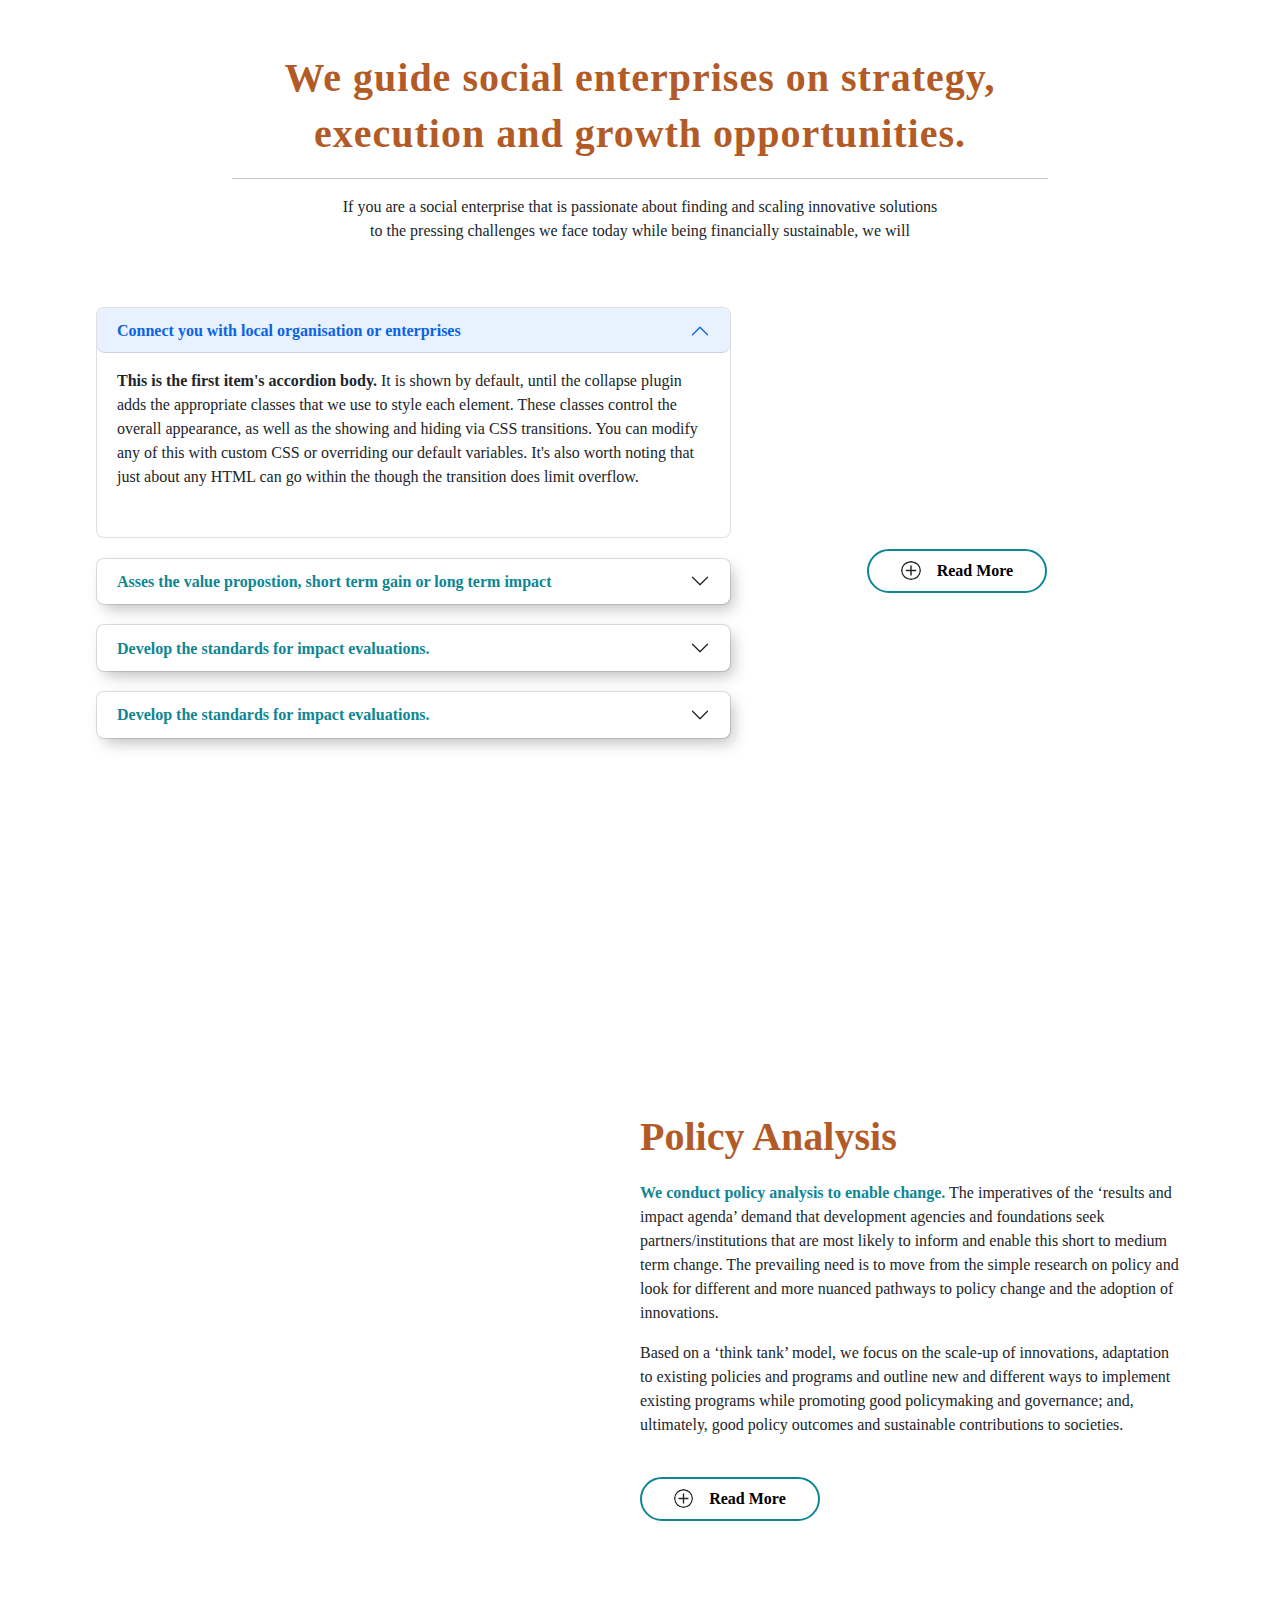
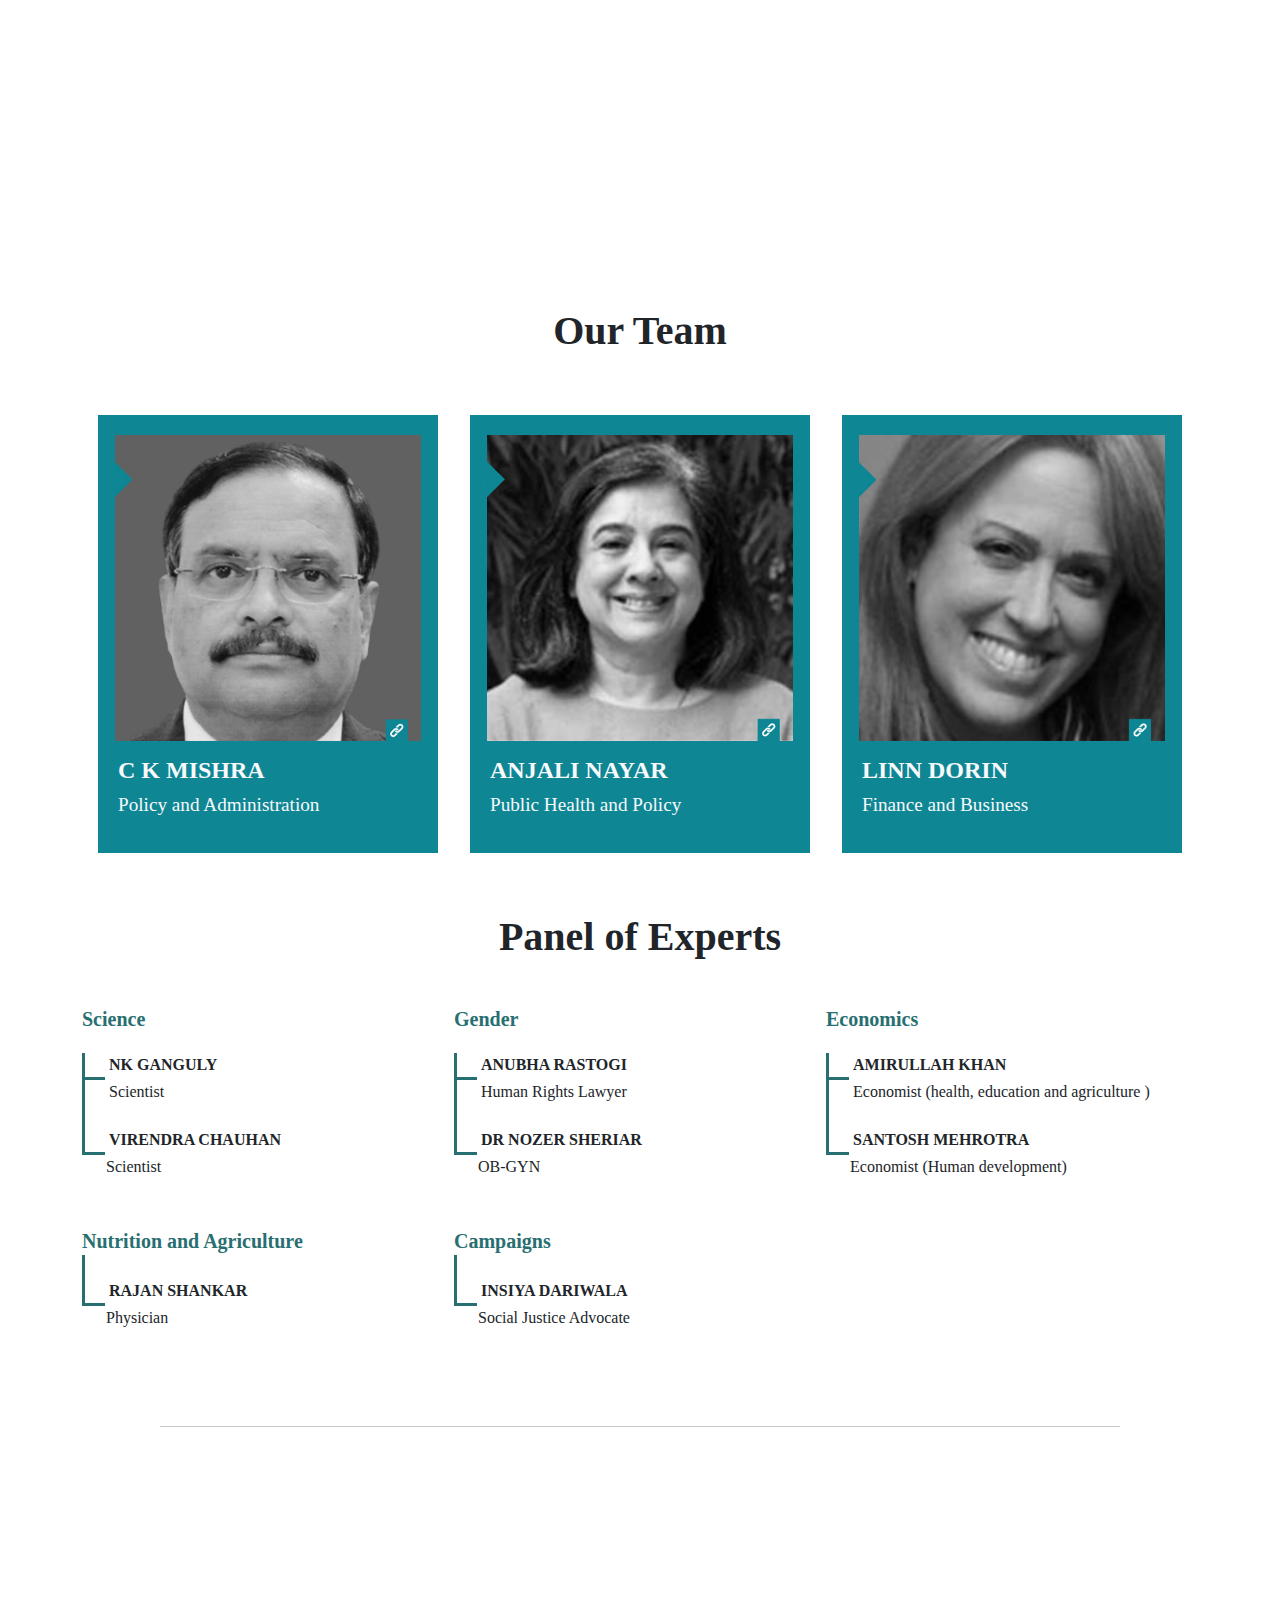
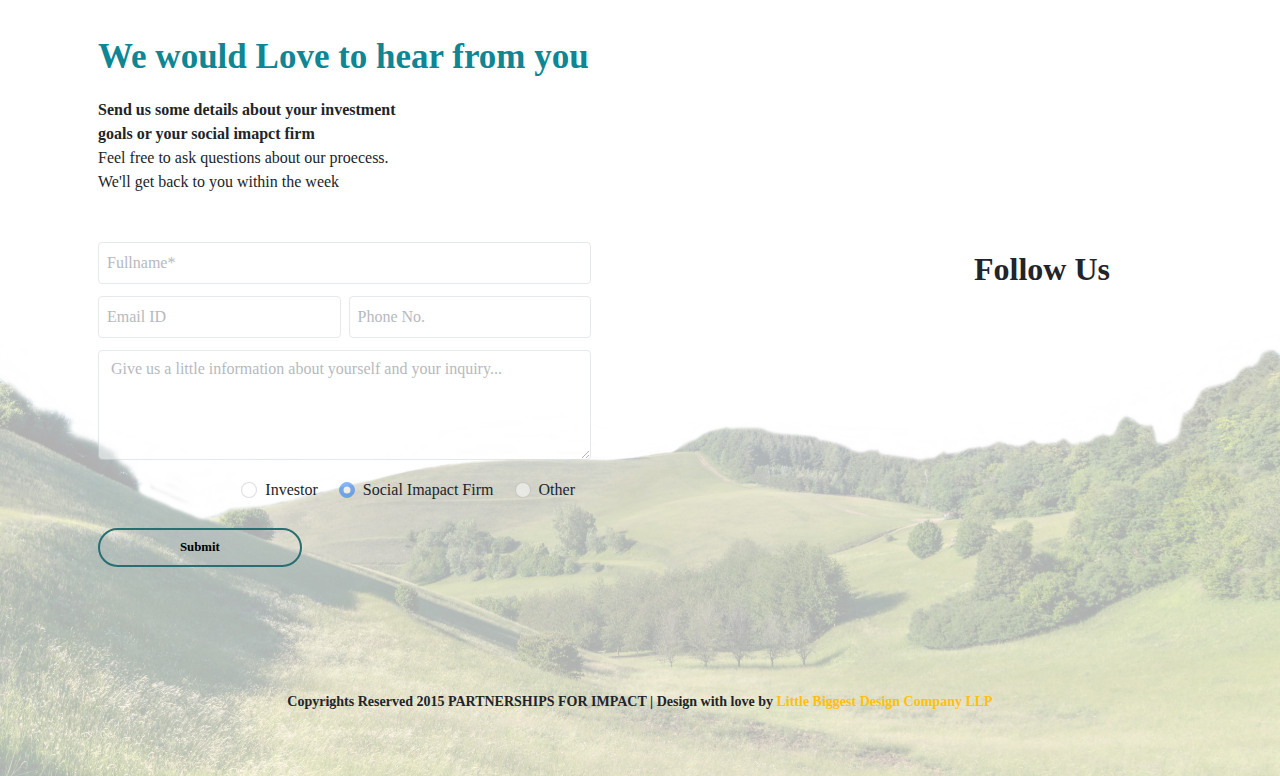
==== commit db174c4f: "Added new pages" ====
--- a/index.html
+++ b/index.html
@@ -50,7 +50,7 @@
               <li class="nav-item dropdown">
                 <a
                   class="nav-link dropdown-toggle"
-                  href="#"
+                  href="who-we-care.html"
                   id="navbarDropdownMenuLink"
                   role="button"
                   data-bs-toggle="dropdown"
@@ -1004,6 +1004,7 @@
                     <div class="col">
                       <input
                         type="email"
+                        id="email"
                         class="form-control p-2 my-1 me-2"
                         placeholder="Email ID"
                         aria-label="Email ID"
@@ -1012,6 +1013,7 @@
                     <div class="col">
                       <input
                         type="text"
+                        id="phn"
                         class="form-control p-2 my-1 me-5"
                         placeholder="Phone No."
                         aria-label="Phone number"
@@ -1021,6 +1023,7 @@
                   <textarea
                     class="form-control my-2"
                     rows="4"
+                    id="enq"
                     placeholder="Give us a little information about yourself and your inquiry..."
                   ></textarea>
                   <div class="check-box">
--- a/assets/bootstrap/css/style.css
+++ b/assets/bootstrap/css/style.css
@@ -245,6 +245,7 @@
 
 .contact-form {
   padding-right: 25px;
+  z-index: 1;
 }
 .check-box {
   margin-top: 10px;
@@ -267,8 +268,19 @@
   text-align: center;
   font-weight: bold;
 }
+.landscape {
+  opacity: 0.3;
+  position: absolute;
+  bottom: 0;
+  z-index: -1;
+  overflow-x: hidden;
+}
+.top-content {
+  z-index: 1;
+}
 .landscape img {
   width: 100%;
+  height: 70%;
 }
 
 .sec3-divider {
@@ -367,19 +379,26 @@
   padding-top: 20px;
   font-size: 35px;
 }
+footer {
+  position: relative;
+}
 
 footer input {
-  border: 1px solid #999999;
+  border: 1px solid #333333;
+  opacity: 50%;
 }
 footer input::placeholder {
   font-family: "gotham_bookregular";
+  color: #262626;
 }
 
 footer textarea {
-  border: 1px solid #999999;
+  border: 1px solid #333333;
+  opacity: 50%;
 }
 footer textarea::placeholder {
   font-family: "gotham_bookregular";
+  color: #262626;
 }
 footer label {
   font-family: "century751_no2_btbold";
@@ -438,7 +457,7 @@
 
 @media (max-width: 768px) {
   .section-1 {
-    height: 35vh;
+    height: 65vh;
   }
 
   .section-1 .heading-font {
@@ -484,10 +503,46 @@
   .section-5 .sec5img {
     width: 80%;
   }
-  .tablet {
+  input .tablet {
     display: none;
   }
   .footer .heading-font {
     padding-top: 0;
   }
-}
+  ::-webkit-input-placeholder {
+    font-size: 13px !important;
+  }
+  footer label {
+    font-size: 13px !important;
+  }
+}
+/* About Us CSS  */
+
+.about-us {
+  background-color: #286f71;
+  padding: 50px 0;
+  margin-bottom: 70px;
+  clip-path: polygon(0 0, 100% 0%, 100% 100%, 0 95%);
+}
+
+.about-us h1 {
+  border-bottom: 2px white solid;
+  padding-bottom: 4rem;
+}
+
+.about-us img {
+  border-radius: 30px;
+}
+.divider {
+  display: flex;
+  padding: 100px 0;
+  justify-content: center;
+}
+.what-care {
+  margin: 70px 0;
+}
+
+.what-care .heading-font {
+  color: #286f71;
+  padding-left: 7rem;
+}
